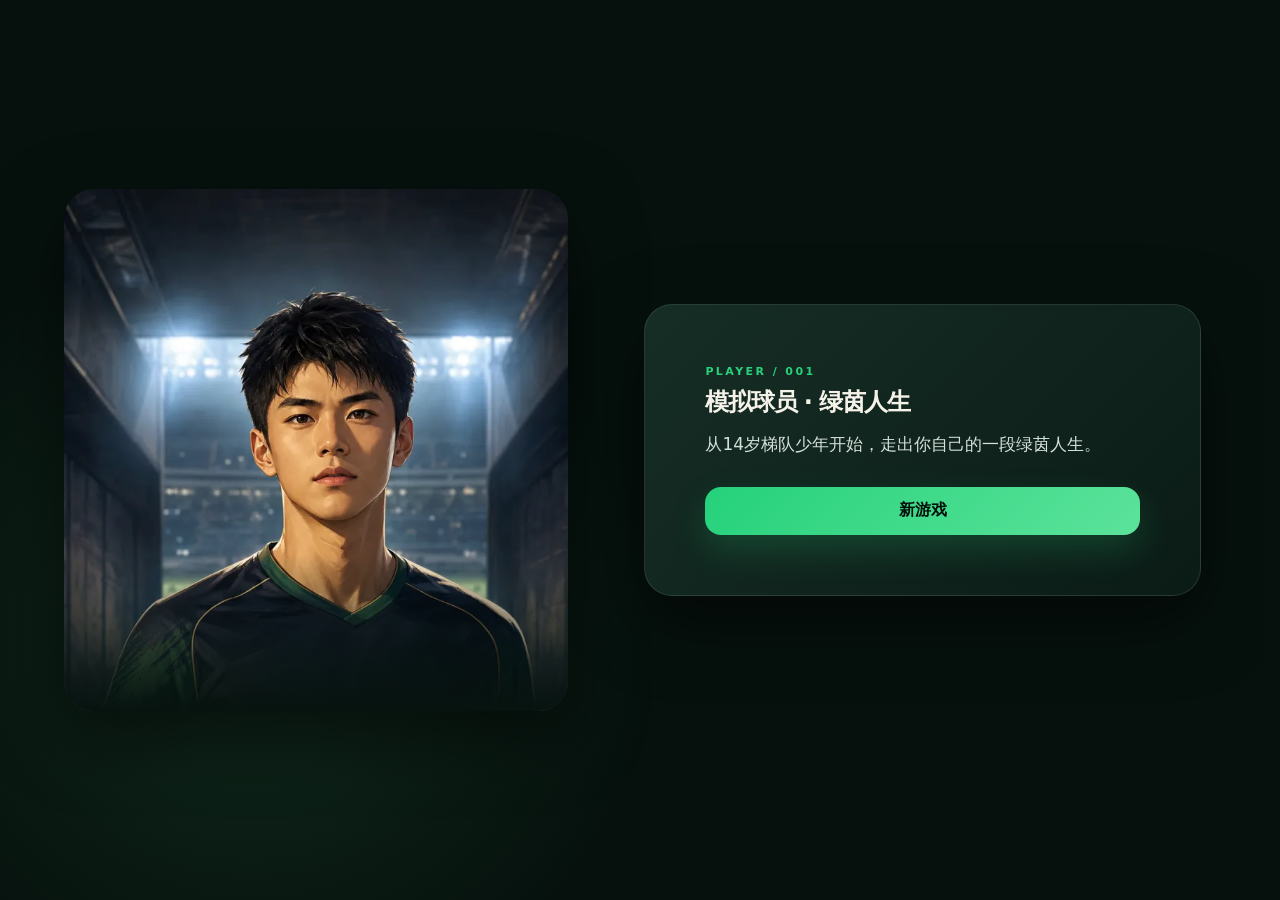
==== 模拟球员-单文件版.html @ 3076f09d "赛前预告补上职责的完整说明，别让 desc 变成死数据 删掉行动页那个控件时，连带把 planOf(S).desc 那一行说明也删了—— 预告屏只显示 effects 短标签，desc 从此没有任何地" ====
<!doctype html>
<html lang="zh-CN">
<head>
  <meta charset="utf-8">
  <meta name="viewport" content="width=device-width,initial-scale=1,maximum-scale=1,user-scalable=no,viewport-fit=cover">
  <meta name="theme-color" content="#07130f">
  <meta name="description" content="从14岁梯队少年到国家队核心的足球球员生涯模拟游戏。">
  <link rel="icon" href="data:image/svg+xml,<svg xmlns=%22http://www.w3.org/2000/svg%22 viewBox=%220 0 64 64%22><rect width=%2264%22 height=%2264%22 rx=%2216%22 fill=%22%2328d27d%22/><text x=%2232%22 y=%2243%22 text-anchor=%22middle%22 font-size=%2236%22>⚽</text></svg>">
  <title>模拟球员 · 绿茵人生</title>
  <style>
:root{
  --bg:#06110d;--bg2:#0b1b15;--panel:#10251dcc;--panel-solid:#10251d;--line:#ffffff16;
  --ink:#f5f2e9;--muted:#9bb0a5;--green:#28d27d;--green2:#0f9b5c;--gold:#f0bd5e;
  --rose:#ef718e;--blue:#65a9ff;--bad:#ef6b5e;--shadow:0 24px 70px #0008;
  font-family:Inter,"SF Pro Display","PingFang SC","Microsoft YaHei",system-ui,sans-serif;
  color-scheme:dark;
}
*{box-sizing:border-box}html{min-height:100%;background:var(--bg);scrollbar-gutter:stable}body{margin:0;min-height:100vh;color:var(--ink);background:radial-gradient(circle at 75% 0%,#173f2d 0,transparent 31%),linear-gradient(145deg,#07130f,#0b1713 48%,#050d0a);overflow-x:hidden}
button,input{font:inherit}.hidden{display:none!important}.pitch-noise{position:fixed;inset:0;pointer-events:none;opacity:.22;z-index:-1;background-image:linear-gradient(90deg,transparent 49.8%,#fff08 50%,transparent 50.2%),radial-gradient(circle at 50% 100%,transparent 0 28%,#ffffff08 28.2% 28.6%,transparent 28.8%);background-size:100% 100%,100% 100%}.glass{background:linear-gradient(135deg,#183128e8,#0c1d17e8);border:1px solid #ffffff1b;box-shadow:var(--shadow);backdrop-filter:blur(18px)}
.eyebrow{display:block;color:var(--green);font-size:11px;font-weight:900;letter-spacing:.22em;text-transform:uppercase;margin-bottom:8px}.creator-screen{min-height:100vh;display:grid;grid-template-columns:minmax(320px,.92fr) minmax(520px,1.08fr);gap:0}.creator-visual{position:sticky;top:0;height:100vh;overflow:hidden;background:#020b07}.creator-visual:after{content:"";position:absolute;inset:0;background:linear-gradient(90deg,transparent 40%,#06110d 100%),linear-gradient(0deg,#06110ded 0,transparent 46%)}.creator-visual img{width:100%;height:100%;object-fit:cover;object-position:center 18%;filter:saturate(.85) contrast(1.06)}.visual-copy{position:absolute;left:clamp(28px,5vw,80px);bottom:56px;z-index:2;max-width:500px}.visual-copy h1{font-size:clamp(48px,7vw,100px);line-height:.88;letter-spacing:-.08em;margin:0 0 24px}.visual-copy p{font-size:18px;line-height:1.7;color:#d6e1da;max-width:420px}.creator-panel{align-self:center;margin:36px clamp(24px,5vw,86px);padding:clamp(24px,4vw,48px);border-radius:28px;max-width:760px}.creator-head,.allocation-head,.talent-head{display:flex;align-items:center;justify-content:space-between;gap:18px}.creator-head h2{font-size:24px;margin:0}.position-chip{display:grid;place-items:center;width:58px;height:58px;border-radius:18px;background:var(--green);color:#04110b;font-weight:1000;font-size:20px;box-shadow:0 10px 30px #28d27d35}.field-label{display:block;margin:26px 0 8px;color:#dfe9e3;font-size:13px;font-weight:850;letter-spacing:.06em}.name-input{width:100%;height:58px;border:1px solid #ffffff22;background:#06130e99;border-radius:15px;color:#fff;padding:0 18px;font-size:22px;font-weight:850;outline:none}.name-input:focus{border-color:var(--green);box-shadow:0 0 0 4px #28d27d18}.allocation-head{margin-top:4px}.allocation-head p,.talent-head p{margin:3px 0 0;color:var(--muted);font-size:12px}.points-orb{min-width:70px;height:70px;border:1px solid #28d27d66;border-radius:50%;display:flex;flex-direction:column;justify-content:center;align-items:center;background:#28d27d0c}.points-orb b{font-size:25px;color:var(--green);line-height:1}.points-orb span{font-size:9px;color:var(--muted);margin-top:4px}.attribute-allocator{display:grid;gap:8px}.allocate-row{display:grid;grid-template-columns:108px 1fr 38px 38px 40px;gap:8px;align-items:center;padding:9px 10px;border:1px solid var(--line);background:#06130e80;border-radius:13px}.allocate-name b{display:block;font-size:13px}.allocate-name span{font-size:10px;color:var(--muted)}.allocate-track{height:7px;background:#ffffff10;border-radius:9px;overflow:hidden}.allocate-track i{display:block;height:100%;background:linear-gradient(90deg,var(--green2),var(--green));border-radius:inherit;transition:width .2s}.step-btn{height:34px;border-radius:10px;border:1px solid #ffffff20;background:#ffffff08;color:#fff;font-weight:900;cursor:pointer}.step-btn:hover{border-color:var(--green)}.step-btn:disabled{opacity:.28;cursor:not-allowed}.allocate-value{text-align:center;font-weight:900;color:var(--gold)}.talent-head{margin-top:6px}.ghost-btn{border:1px solid #ffffff24;background:#ffffff08;color:#d9e4dd;padding:9px 13px;border-radius:12px;cursor:pointer;font-size:12px}.ghost-btn:disabled{opacity:.35}.talent-draft{display:grid;grid-template-columns:repeat(3,1fr);gap:9px;margin-top:10px}.talent-card{padding:13px;border-radius:14px;background:linear-gradient(135deg,#1a3a2d,#0a1b14);border:1px solid #2ed4814d;min-height:104px}.talent-card .sigil{display:inline-grid;place-items:center;width:26px;height:26px;border-radius:8px;background:#28d27d1b;color:var(--green);font-size:14px}.talent-card b{display:block;margin:8px 0 4px;font-size:13px}.talent-card p{font-size:10px;line-height:1.45;color:var(--muted);margin:0}.primary-cta{width:100%;min-height:56px;border:0;border-radius:16px;margin-top:22px;background:linear-gradient(135deg,#25d17b,#5ce39b);color:#04110b;font-weight:950;font-size:16px;cursor:pointer;box-shadow:0 15px 35px #28d27d30}.primary-cta:hover{transform:translateY(-1px)}.primary-cta:disabled{filter:grayscale(1);opacity:.36;cursor:not-allowed}.primary-cta span{float:right;margin-right:5px}.legal-note{text-align:center;color:#71887b;font-size:10px;line-height:1.5;margin:12px 0 0}
.story-screen{min-height:100vh;display:grid;grid-template-columns:minmax(300px,.95fr) minmax(440px,1.05fr);align-items:center;gap:clamp(30px,6vw,100px);padding:clamp(24px,5vw,80px);background:radial-gradient(circle at 20% 70%,#255a3b55,transparent 34%),#06110d}.story-art{height:min(82vh,880px);border-radius:30px;overflow:hidden;box-shadow:var(--shadow);position:relative}.story-art:after{content:"";position:absolute;inset:0;background:linear-gradient(0deg,#07130f 0,transparent 30%)}.story-art img{width:100%;height:100%;object-fit:cover;object-position:center 20%}.story-copy{border-radius:28px;padding:clamp(28px,5vw,60px);max-width:720px}.story-copy h2{font-size:clamp(34px,5vw,68px);letter-spacing:-.05em;margin:0 0 20px}.story-body{min-height:190px;color:#d4e1da;font-size:17px;line-height:1.9}.story-body p{margin:0 0 14px}.dialogue{color:#fff;font-weight:650}.story-progress{height:3px;background:#ffffff12;margin-top:24px;overflow:hidden;border-radius:10px}.story-progress i{height:100%;display:block;background:var(--green);transition:width .35s}
.game-shell{min-height:100vh}.topbar{height:76px;position:sticky;top:0;z-index:10;display:flex;align-items:center;justify-content:space-between;padding:0 clamp(16px,3vw,42px);background:#06110de8;border-bottom:1px solid var(--line);backdrop-filter:blur(18px)}.brand-lockup{display:flex;align-items:center;gap:12px}.brand-mark{width:42px;height:42px;display:grid;place-items:center;border-radius:13px;background:var(--green);color:#06110d;font-weight:1000}.brand-lockup h1{font-size:18px;margin:0}.brand-lockup p{font-size:10px;color:var(--muted);margin:3px 0 0}.top-status{display:flex;align-items:center;gap:9px}.date-block,.ap-block{height:46px;padding:7px 14px;border:1px solid var(--line);border-radius:13px;background:#ffffff06;display:flex;flex-direction:column;justify-content:center}.date-block span,.ap-block span{font-size:9px;color:var(--muted)}.date-block b,.ap-block b{font-size:13px;margin-top:2px}.ap-block b{color:var(--green)}.icon-button{width:42px;height:42px;border:1px solid var(--line);border-radius:13px;background:#ffffff06;color:#dce6df;cursor:pointer;font-size:19px}.dashboard{display:grid;grid-template-columns:270px minmax(0,1fr);gap:18px;padding:18px;max-width:1560px;margin:auto}.profile-column{display:flex;flex-direction:column;gap:12px}.player-card{height:380px;position:relative;border-radius:24px;overflow:hidden;background:#0e2119;border:1px solid #ffffff18;box-shadow:0 20px 60px #0006}.player-card>img{width:100%;height:100%;object-fit:cover;object-position:center 18%}.player-gradient{position:absolute;inset:0;background:linear-gradient(0deg,#06110df7 0,#06110d90 35%,transparent 67%)}.player-card-copy{position:absolute;inset:auto 18px 18px}.player-card-copy h2{font-size:27px;letter-spacing:-.04em;margin:9px 0 2px}.player-card-copy p{color:#b2c3ba;font-size:12px;margin:0}.player-number{display:flex;align-items:end;justify-content:space-between}.player-number span{font-size:11px;font-weight:900;background:var(--green);color:#07130f;border-radius:8px;padding:5px 8px}.player-number b{font-size:43px;line-height:.8;color:var(--gold)}.talent-mini{display:flex;gap:4px;margin-top:11px;overflow:hidden}.talent-mini span{white-space:nowrap;font-size:9px;padding:5px 7px;border-radius:9px;background:#ffffff0c;border:1px solid #ffffff15}.side-panel{border-radius:19px;padding:15px}.section-title{display:flex;align-items:center;justify-content:space-between}.section-title h3{font-size:12px;margin:0}.section-title span{font-size:10px;color:var(--gold)}.stat-bars{display:grid;gap:9px;margin-top:12px}.stat-row{display:grid;grid-template-columns:54px 1fr 26px;gap:7px;align-items:center}.stat-row span{font-size:10px;color:#b7c7be}.stat-row .track,.mini-track{height:5px;border-radius:8px;background:#ffffff10;overflow:hidden}.stat-row i,.mini-track i{display:block;height:100%;background:linear-gradient(90deg,var(--green2),var(--green));border-radius:inherit}.stat-row b{font-size:11px;text-align:right}.pulse-panel{display:grid;gap:6px}.pulse-row{display:flex;justify-content:space-between;font-size:10px;color:var(--muted)}.pulse-row b{color:#e9f0eb}.mini-track{margin-bottom:4px}.mini-track.amber i{background:linear-gradient(90deg,#bb7722,var(--gold))}.mini-track.rose i{background:linear-gradient(90deg,#a43f59,var(--rose))}
.main-column{min-width:0}.game-nav{display:flex;gap:4px;overflow:auto;padding:5px;border:1px solid var(--line);border-radius:16px;background:#081711bb;scrollbar-width:none;-webkit-mask-image:linear-gradient(90deg,#000 90%,transparent);mask-image:linear-gradient(90deg,#000 90%,transparent)}.game-nav::-webkit-scrollbar{display:none}.game-nav button{min-width:max-content;border:0;border-radius:11px;background:transparent;color:#8da298;padding:10px 15px;font-size:12px;font-weight:800;cursor:pointer}.game-nav button.active{background:#1a382b;color:#fff;box-shadow:inset 0 0 0 1px #33d9862c}.now-strip{display:flex;align-items:center;justify-content:space-between;gap:15px;margin:12px 0;padding:12px 15px;border:1px solid var(--line);border-radius:16px;background:linear-gradient(90deg,#12271e,#0a1813)}.now-strip>div{display:flex;align-items:center;gap:9px;min-width:0}.now-strip b{font-size:12px}.now-strip span:not(.live-dot){font-size:10px;color:var(--muted);white-space:nowrap;overflow:hidden;text-overflow:ellipsis}.live-dot{width:7px;height:7px;border-radius:50%;background:var(--green);box-shadow:0 0 0 5px #28d27d13}.month-button{border:0;border-radius:11px;background:var(--gold);color:#251602;padding:9px 14px;font-weight:950;font-size:11px;cursor:pointer;white-space:nowrap}.content-panel{min-height:calc(100vh - 136px);padding-bottom:32px}.hero-panel{border-radius:22px;padding:22px;position:relative;overflow:hidden;background:linear-gradient(120deg,#163829,#10261e 52%,#0a1914);border:1px solid #ffffff18}.hero-panel:after{content:"";position:absolute;right:-60px;top:-100px;width:330px;height:330px;border:1px solid #ffffff0e;border-radius:50%;box-shadow:0 0 0 45px #ffffff04,0 0 0 90px #ffffff03}.hero-panel>*{position:relative;z-index:1}.hero-panel h2{font-size:24px;margin:0 0 7px;letter-spacing:-.035em}.hero-panel p{max-width:720px;color:#abc0b4;line-height:1.6;font-size:12px;margin:0}.metric-grid{display:grid;grid-template-columns:repeat(4,1fr);gap:9px;margin-top:13px}.metric{padding:14px;border-radius:16px;border:1px solid var(--line);background:#ffffff06}.metric b{display:block;font-size:22px;color:var(--gold);letter-spacing:-.04em}.metric span{font-size:9px;color:var(--muted)}.section-head{display:flex;align-items:end;justify-content:space-between;margin:18px 2px 9px}.section-head h2{font-size:14px;margin:0}.section-head span{font-size:9px;color:var(--muted)}.action-grid{display:grid;grid-template-columns:repeat(3,1fr);gap:9px}.action-card,.info-card,.story-log,.offer-card,.honour-card,.achievement-card,.rank-card{border:1px solid var(--line);background:linear-gradient(145deg,#12281f,#0b1b15);border-radius:17px;padding:15px}.action-card{position:relative;min-height:166px;display:flex;flex-direction:column}.action-card:hover{border-color:#31d98555}.action-card.used{opacity:.62}.action-icon{width:34px;height:34px;display:grid;place-items:center;border-radius:11px;background:#28d27d13;color:var(--green);font-size:17px}.action-card h3,.info-card h3,.offer-card h3{font-size:13px;margin:11px 0 5px}.action-card p,.info-card p,.offer-card p{font-size:10px;line-height:1.55;color:var(--muted);margin:0}.effect-line{display:flex;gap:4px;flex-wrap:wrap;margin:10px 0}.effect-line span,.tag{font-size:8px;border:1px solid #ffffff16;padding:4px 6px;border-radius:7px;color:#bad0c4;background:#ffffff05}.action-card button,.small-button{margin-top:auto;border:0;border-radius:10px;min-height:34px;background:#1d4936;color:#e9fff3;font-weight:850;font-size:10px;cursor:pointer}.action-card button:hover,.small-button:hover{background:#276248}.action-card button:disabled,.small-button:disabled{opacity:.35;cursor:not-allowed}.story-list,.card-list{display:grid;gap:8px}.story-log{display:grid;grid-template-columns:72px 1fr;gap:12px}.story-log time{font-size:9px;color:var(--green);font-weight:800}.story-log h3{font-size:12px;margin:0 0 4px}.story-log p{font-size:10px;line-height:1.55;color:var(--muted);margin:0}.career-grid{display:grid;grid-template-columns:repeat(2,1fr);gap:9px}.path-card{min-height:160px}.path-line{position:relative;padding-left:26px;margin:9px 0}.path-line:before{content:"";position:absolute;left:6px;top:5px;width:7px;height:7px;border-radius:50%;background:var(--green);box-shadow:0 0 0 4px #28d27d15}.path-line:after{content:"";position:absolute;left:9px;top:16px;bottom:-14px;width:1px;background:#ffffff16}.path-line:last-child:after{display:none}.path-line b{display:block;font-size:11px}.path-line span{font-size:9px;color:var(--muted)}.match-card{overflow:hidden}.match-score{display:grid;grid-template-columns:1fr auto 1fr;align-items:center;text-align:center;gap:14px;margin:12px 0}.match-team{font-size:12px;font-weight:800}.match-score strong{font-size:36px;color:var(--gold)}.rating-pill{display:inline-block;padding:5px 8px;border-radius:9px;background:#28d27d18;color:var(--green);font-size:10px;font-weight:900}.timeline-list{display:grid;gap:6px;margin-top:11px}.timeline-row{display:grid;grid-template-columns:35px 1fr;gap:9px;font-size:9px;line-height:1.45}.timeline-row b{color:var(--gold)}.timeline-row span{color:#b6c8be}.factor-row{display:grid;grid-template-columns:repeat(3,1fr);gap:6px;margin-top:10px}.factor{padding:8px;border:1px solid var(--line);border-radius:10px;text-align:center}.factor b{display:block;font-size:11px}.factor span{font-size:8px;color:var(--muted)}.offer-card{display:grid;grid-template-columns:1fr auto;align-items:center;gap:12px}.offer-card .salary{font-size:17px;color:var(--gold);text-align:right}.offer-actions{display:flex;gap:6px;margin-top:9px}.offer-actions button{padding:7px 10px}.locked-panel{padding:36px 24px;text-align:center;border:1px dashed #ffffff1c;border-radius:20px;background:#ffffff03}.locked-panel .lock{font-size:34px;opacity:.7}.locked-panel h2{font-size:17px}.locked-panel p{max-width:560px;margin:8px auto;color:var(--muted);font-size:11px;line-height:1.7}.trophy-shelf{display:grid;grid-template-columns:repeat(4,1fr);gap:9px}.honour-card{text-align:center;min-height:130px;display:flex;flex-direction:column;justify-content:center}.trophy-icon{font-size:31px;color:var(--gold);text-shadow:0 6px 20px #f0bd5e4a}.honour-card b{font-size:11px;margin:7px 0 3px}.honour-card span{font-size:8px;color:var(--muted)}.achievement-grid{display:grid;grid-template-columns:repeat(3,1fr);gap:8px}.achievement-card{display:flex;gap:10px;align-items:center;padding:12px}.achievement-card.locked{filter:grayscale(1);opacity:.4}.ach-icon{width:34px;height:34px;display:grid;place-items:center;border-radius:11px;background:#f0bd5e12;color:var(--gold)}.achievement-card b{display:block;font-size:10px}.achievement-card span{font-size:8px;color:var(--muted)}.rank-table{width:100%;border-collapse:collapse;font-size:10px}.rank-table th,.rank-table td{padding:10px 8px;text-align:left;border-bottom:1px solid var(--line)}.rank-table th{color:var(--muted);font-size:8px}.rank-table tr.me{color:var(--green);background:#28d27d08}.empty-state{padding:28px;text-align:center;color:var(--muted);font-size:11px;border:1px dashed var(--line);border-radius:16px}.news-band{display:grid;grid-template-columns:auto 1fr;gap:10px;padding:10px 12px;border:1px solid #f0bd5e26;background:#f0bd5e09;border-radius:12px;margin-top:12px}.news-band b{color:var(--gold);font-size:9px}.news-band span{font-size:9px;color:#c5d2cb}.relation-card{display:grid;grid-template-columns:76px 1fr;gap:13px}.relation-card img{width:76px;height:96px;object-fit:cover;object-position:center 18%;border-radius:13px}.relation-card h3{margin:2px 0 5px}.relation-card .quote{color:#dbe8e1;font-size:10px;line-height:1.55}.bar-label{display:flex;justify-content:space-between;font-size:8px;color:var(--muted);margin-top:9px}.bar-wide{height:6px;background:#ffffff0d;border-radius:8px;overflow:hidden;margin-top:4px}.bar-wide i{display:block;height:100%;background:linear-gradient(90deg,#b8415e,var(--rose))}
.modal-mask{position:fixed;inset:0;z-index:50;padding:14px;display:grid;place-items:center;background:#020906dc;backdrop-filter:blur(13px)}.decision-modal{width:min(960px,calc(100vw - 28px));max-height:92vh;overflow:auto;display:grid;grid-template-columns:300px minmax(0,1fr);background:#0c1c16;border:1px solid #ffffff22;border-radius:26px;box-shadow:0 40px 120px #000;animation:modalIn .24s ease-out}.decision-modal.no-portrait{grid-template-columns:1fr;max-width:720px}.modal-portrait{min-height:540px}.modal-portrait img{width:100%;height:100%;object-fit:cover;object-position:center 18%;display:block}.modal-content{padding:clamp(25px,4vw,48px)}.modal-content h2{font-size:clamp(25px,4vw,43px);letter-spacing:-.045em;margin:0 0 16px}.modal-body{color:#c6d6cd;font-size:13px;line-height:1.75}.modal-body p{margin:0 0 10px}.modal-body .dialogue{font-size:14px}.modal-options{display:grid;gap:8px;margin-top:22px}.option-button{width:100%;text-align:left;padding:14px;border:1px solid #ffffff17;border-radius:14px;background:#ffffff06;color:#fff;cursor:pointer}.option-button:hover{border-color:var(--green);background:#28d27d0b}.option-button b{display:block;font-size:12px}.option-button span{display:block;margin-top:5px;color:var(--muted);font-size:9px;line-height:1.45}.option-button.danger:hover{border-color:var(--bad);background:#ef6b5e0b}.option-button.gold:hover{border-color:var(--gold);background:#f0bd5e0b}.toast{position:fixed;z-index:80;left:50%;bottom:28px;transform:translate(-50%,20px);background:#edf7f0;color:#092016;padding:11px 17px;border-radius:12px;font-size:11px;font-weight:800;opacity:0;pointer-events:none;transition:.22s;box-shadow:0 16px 50px #0008}.toast.show{opacity:1;transform:translate(-50%,0)}@keyframes modalIn{from{transform:translateY(18px) scale(.98);opacity:0}to{transform:none;opacity:1}}
@media (max-width:1050px){.creator-screen{grid-template-columns:.75fr 1.25fr}.creator-panel{margin:22px}.dashboard{grid-template-columns:230px 1fr}.action-grid{grid-template-columns:repeat(2,1fr)}.metric-grid{grid-template-columns:repeat(2,1fr)}.trophy-shelf{grid-template-columns:repeat(3,1fr)}}
@media (max-width:760px){.creator-screen{display:block}.creator-visual{position:relative;height:45vh;min-height:320px}.creator-visual:after{background:linear-gradient(0deg,#06110d 0,transparent 70%)}.visual-copy{left:22px;bottom:20px}.visual-copy h1{font-size:54px;margin-bottom:10px}.visual-copy p{font-size:13px}.creator-panel{margin:-2px 10px 18px;padding:20px;border-radius:22px}.talent-draft{grid-template-columns:1fr}.talent-card{min-height:0}.story-screen{display:block;padding:0;min-height:100vh}.story-art{height:47vh;border-radius:0 0 25px 25px}.story-copy{margin:-18px 10px 12px;position:relative;z-index:2;padding:24px;border-radius:22px}.story-copy h2{font-size:34px}.story-body{min-height:170px;font-size:14px}.topbar{height:64px;padding:0 11px}.brand-lockup p,.date-block span,.ap-block span{display:none}.brand-mark{width:36px;height:36px}.brand-lockup h1{font-size:15px}.date-block,.ap-block{height:44px;padding:6px 10px}.icon-button{width:44px;height:44px;font-size:20px}.game-nav button{min-height:44px;padding:11px 15px}.month-button{min-height:42px;padding:11px 16px}.dashboard{display:block;padding:9px}.profile-column{display:grid;grid-template-columns:120px 1fr;gap:8px;margin-bottom:9px}.player-card{height:178px;border-radius:18px}.player-card-copy{inset:auto 10px 10px}.player-card-copy h2{font-size:17px;margin-top:5px}.player-card-copy p,.talent-mini{display:none}.player-number b{font-size:29px}.side-panel{padding:11px;border-radius:16px}.pulse-panel{grid-column:1/-1}.game-nav{position:sticky;top:69px;z-index:8}.game-nav button{padding:9px 13px}.now-strip{position:sticky;top:116px;z-index:7;margin:7px 0 9px;background:#0d2018f2}.now-strip span:not(.live-dot){display:none}.content-panel{min-height:70vh}.hero-panel{padding:17px}.hero-panel h2{font-size:19px}.action-grid{grid-template-columns:1fr 1fr;gap:7px}.action-card{min-height:155px;padding:12px}.career-grid{grid-template-columns:1fr}.achievement-grid{grid-template-columns:1fr 1fr}.trophy-shelf{grid-template-columns:1fr 1fr}.decision-modal{grid-template-columns:1fr;max-height:94vh}.modal-portrait{min-height:0;height:250px}.modal-content{padding:22px}.modal-content h2{font-size:27px}.relation-card{grid-template-columns:62px 1fr}.relation-card img{width:62px;height:82px}.offer-card{grid-template-columns:1fr}.offer-card .salary{text-align:left}.story-log{grid-template-columns:58px 1fr}.factor-row{grid-template-columns:1fr 1fr}.rank-table th:nth-child(4),.rank-table td:nth-child(4){display:none}}
@media (max-width:430px){.allocate-row{grid-template-columns:88px 1fr 34px 34px 30px;padding:8px 7px;gap:5px}.creator-head h2{font-size:18px}.position-chip{width:48px;height:48px}.action-grid{grid-template-columns:1fr}.metric-grid{gap:6px}.metric{padding:11px}.achievement-grid{grid-template-columns:1fr}.top-status{gap:4px}.brand-lockup{gap:7px}.date-block{display:none}}
.money-row{padding:8px 10px;margin:-2px -4px 6px;border-radius:10px;background:#f0bd5e0e;border:1px solid #f0bd5e26}.money-row span{color:#d9c79a}.money-row b{color:var(--gold);font-size:13px}
.feedback-banner{margin:12px 0 4px;padding:14px 16px;border-radius:14px;border:1px solid #28d27d33;background:linear-gradient(120deg,#12281f,#0c1c15);animation:modalIn .2s ease-out}.feedback-banner .eyebrow{color:var(--green);margin-bottom:6px}.feedback-banner p{color:#e2ebe4;font-size:12px;line-height:1.7;margin:0}.feedback-banner small{display:block;margin-top:8px;color:var(--muted);font-size:9px}
.height-picker{display:grid;grid-template-columns:repeat(3,1fr);gap:8px;margin-top:10px}.height-card{text-align:left;border:1px solid var(--line);background:#06130e80;border-radius:13px;padding:11px;color:inherit;font:inherit;cursor:pointer;transition:.15s}.height-card:hover{border-color:#31d98555}.height-card.active{border-color:var(--gold);background:#f0bd5e0e;box-shadow:0 0 0 3px #f0bd5e18}.height-card b{display:block;font-size:13px}.height-card span{display:block;font-size:11px;color:var(--gold);margin:2px 0 4px}.height-card p{margin:0;font-size:10px;line-height:1.45;color:var(--muted)}.difficulty-picker{display:grid;grid-template-columns:repeat(3,1fr);gap:9px;margin-top:10px}.diff-card{text-align:left;padding:13px;border-radius:14px;background:linear-gradient(135deg,#1a3a2d,#0a1b14);border:1px solid #ffffff1c;color:#fff;cursor:pointer;transition:.15s}.diff-card:hover{border-color:#31d98566}.diff-card.active{border-color:var(--green);box-shadow:0 0 0 3px #28d27d22;background:linear-gradient(135deg,#1e4433,#0c2018)}.diff-card b{display:block;font-size:14px}.diff-tag{display:inline-block;margin:5px 0;font-size:8px;font-weight:900;letter-spacing:.1em;text-transform:uppercase;color:var(--gold);border:1px solid #f0bd5e40;border-radius:6px;padding:2px 5px}.diff-card p{font-size:9px;line-height:1.45;color:var(--muted);margin:4px 0 0}
.goal-banner{margin-top:13px;padding:11px 14px;border:1px solid #f0bd5e33;background:#f0bd5e0d;border-radius:13px;font-size:12px;color:#f3e2bf;font-weight:700}.goal-banner .eyebrow{color:var(--gold);margin-bottom:5px}.diff-inline{display:inline-block;margin-left:6px;font-size:9px;font-weight:900;color:var(--gold);border:1px solid #f0bd5e40;border-radius:6px;padding:2px 6px;vertical-align:middle}
.ending-copy{max-width:760px}.ending-copy .metric-grid{grid-template-columns:repeat(3,1fr)}.ending-grade{font-size:clamp(30px,5vw,54px);font-weight:1000;letter-spacing:-.05em;color:var(--gold);margin:6px 0 12px;text-shadow:0 8px 30px #f0bd5e33}.ending-line{color:#d4e1da;font-size:14px;line-height:1.8;margin:12px 0}.ending-copy .trophy-shelf{grid-template-columns:repeat(3,1fr)}
@media (max-width:760px){.difficulty-picker{grid-template-columns:1fr}.height-picker{gap:6px}.height-card{padding:9px 8px}.ending-copy .metric-grid,.ending-copy .trophy-shelf{grid-template-columns:1fr 1fr}}

/* 国家队大赛视觉层：旗帜、抽签卡和领奖台都保持离线可用。 */
.cup-opening-copy{display:grid;gap:12px;margin:0 0 16px;padding:14px;border:1px solid #ffffff17;border-radius:18px;background:linear-gradient(135deg,#132c22,#0b1813)}
.cup-opening-copy.world{background:linear-gradient(135deg,#121d36,#0b1616)}
.cup-opening-label,.cup-summary-head{display:flex;align-items:center;gap:10px;padding-bottom:10px;border-bottom:1px solid #ffffff14}
.cup-opening-label b,.cup-summary-head b{display:block;font-size:13px}.cup-opening-label small,.cup-summary-head small{display:block;margin-top:3px;color:var(--muted);font-size:9px}
.cup-draw-block{display:grid;gap:7px}.cup-draw-block>span{color:var(--muted);font-size:9px;font-weight:800;letter-spacing:.08em;text-transform:uppercase}.flag-list{display:flex;flex-wrap:wrap;gap:7px}.compact-list{gap:5px}
.flag-badge{display:inline-flex;align-items:center;gap:5px;min-height:28px;padding:5px 8px;border:1px solid #ffffff14;border-radius:9px;background:#ffffff08;color:#e7f0ea;font-size:10px;font-weight:800;white-space:nowrap}.flag-badge.compact{min-height:20px;padding:0 2px;border:0;background:transparent;gap:3px}.flag-emoji,.flag-hero{font-family:"Apple Color Emoji","Segoe UI Emoji",sans-serif;line-height:1}.flag-emoji{font-size:18px}.flag-badge.compact .flag-emoji{font-size:16px}.flag-hero{display:grid;place-items:center;font-size:36px;width:52px;height:52px;border-radius:15px;background:#ffffff0d;box-shadow:inset 0 0 0 1px #ffffff17}.flag-hero.small{width:38px;height:38px;font-size:25px;border-radius:11px}
.cup-fixture-board{display:grid;grid-template-columns:1fr auto 1fr;align-items:center;gap:10px;margin:0 0 14px;padding:14px 12px;border:1px solid #ffffff18;border-radius:18px;background:radial-gradient(circle at 50% 0,#ffffff0d,transparent 58%),#081610}.cup-side{display:grid;justify-items:center;gap:5px;min-width:0;text-align:center}.cup-side b{max-width:100%;font-size:12px;overflow:hidden;text-overflow:ellipsis;white-space:nowrap}.cup-side small{color:var(--muted);font-size:8px}.cup-vs{display:grid;justify-items:center;gap:4px;color:var(--muted)}.cup-vs span{font-size:8px;text-align:center;white-space:nowrap}.cup-vs strong{color:var(--gold);font-size:18px;letter-spacing:.08em}.shootout-score{display:grid;grid-template-columns:1fr auto 1fr;align-items:center;gap:10px;margin:0 0 12px;padding:11px;border:1px solid #f0bd5e22;border-radius:13px;background:#f0bd5e08;text-align:center;color:#dce9e0;font-size:10px}.shootout-score strong{font-size:22px;color:var(--gold)}.shootout-score span:last-child{text-align:left}.shootout-score span:first-child{text-align:right}
.trophy-portrait{position:relative;display:grid;place-items:center;gap:3px;min-height:205px;margin:0 0 17px;padding:16px;border:1px solid #f0bd5e44;border-radius:20px;overflow:hidden;text-align:center;background:radial-gradient(circle at 50% 22%,#f0bd5e39,transparent 35%),linear-gradient(145deg,#2e2511,#0c1b15 68%);box-shadow:inset 0 0 50px #f0bd5e12,0 18px 60px #0005}.trophy-portrait.world{background:radial-gradient(circle at 50% 22%,#7aa8ff33,transparent 36%),linear-gradient(145deg,#172c55,#0c1715 70%)}.trophy-light{position:absolute;top:-70px;width:180px;height:180px;border-radius:50%;background:#f6d77b26;filter:blur(20px)}.trophy-shape{position:relative;font-size:86px;line-height:1;filter:drop-shadow(0 13px 16px #0009) saturate(1.35);animation:trophyFloat 3.8s ease-in-out infinite}.trophy-portrait b{position:relative;color:#ffe8a3;font-size:15px}.trophy-portrait span{position:relative;color:#cdd9cf;font-size:9px}.cup-summary-head{margin-bottom:11px}@keyframes trophyFloat{0%,100%{transform:translateY(0) rotate(-1deg)}50%{transform:translateY(-6px) rotate(1deg)}}
@media (max-width:760px){.cup-fixture-board{gap:5px;padding:11px 7px}.flag-hero{width:43px;height:43px;font-size:30px}.cup-side b{font-size:11px}.cup-vs strong{font-size:15px}.trophy-portrait{min-height:180px}.trophy-shape{font-size:74px}}
@media (prefers-reduced-motion:reduce){*{scroll-behavior:auto!important;animation:none!important;transition:none!important}}


/* 三场挑战横幅 */
.challenge-banner{border-color:#31d98544;background:#28d27d0d;color:#dcefe4;margin-top:9px}
.challenge-banner .eyebrow{color:var(--green)}
.challenge-banner small{display:block;margin-top:6px;font-size:9px;color:var(--muted);font-weight:600}

/* 流派卡片 */
.style-card{margin-top:9px}
.style-row{margin:12px 0}
.style-row.dim{opacity:.45}
.style-head{display:flex;justify-content:space-between;align-items:baseline;margin-bottom:5px}
.style-head b{font-size:11px}.style-head b small{font-size:9px;font-weight:800;letter-spacing:.04em;color:var(--gold);opacity:.85}
.style-lv{font-size:9px;font-weight:900;color:var(--gold);border:1px solid #f0bd5e40;border-radius:6px;padding:2px 6px}
.style-row.dim .style-lv{color:var(--muted);border-color:#ffffff1a}
.style-row .bar-wide i{background:linear-gradient(90deg,#1d8f5a,var(--green))}

/* 经典比赛 */
.match-card.classic{border-color:#f0bd5e66;box-shadow:0 0 0 1px #f0bd5e22,0 8px 28px #f0bd5e0f}
.classic-tag{display:inline-block;margin-bottom:10px;padding:5px 10px;border-radius:9px;background:#f0bd5e18;color:var(--gold);font-size:10px;font-weight:900;letter-spacing:.02em}


.radar-panel{margin-top:6px}
.radar-panel svg{display:block}
@media (max-width:760px){.radar-panel{margin-top:2px}.radar-panel svg{max-height:168px}}

/* 主界面下一场：移动端 .now-strip span 被整体隐藏，这里必须自己撑住 */
.next-match{display:flex;align-items:center;gap:6px;font-size:11px;color:#c5d2cb;white-space:nowrap;overflow:hidden;text-overflow:ellipsis;min-width:0}
.next-match b{color:var(--gold);font-size:11px}
.next-match .nm-when{color:var(--muted);font-size:10px}
@media (max-width:760px){.now-strip .next-match{display:flex;font-size:10px}}
/* 日程页：一行一场 */
.fixture-row{display:grid;grid-template-columns:58px 1fr auto;gap:10px;align-items:center;padding:11px 13px;border:1px solid var(--line);border-radius:13px;background:#0b1b15;font-size:11px}
.fixture-row.now{border-color:var(--gold);background:#f0bd5e0d}
.fixture-row.done{opacity:.72}
.fixture-row .fx-when{color:var(--muted);font-size:9px}
.fixture-row .fx-opp b{font-size:12px}
.fixture-row .fx-meta{color:var(--muted);font-size:9px;display:block;margin-top:2px}
.fixture-row .fx-score{font-weight:900;font-size:13px;color:var(--gold);white-space:nowrap}
.fixture-row .fx-score.win{color:var(--green)}
.fixture-row .fx-score.loss{color:var(--bad)}
.fixture-row .fx-score.pending{color:var(--muted);font-size:10px;font-weight:700}
.fixture-row .fx-score.miss{color:var(--muted);font-size:10px;font-weight:700;opacity:.8}
@media (max-width:760px){.fixture-row{grid-template-columns:46px 1fr auto;padding:9px 10px}}
.mini-track.sky i{background:linear-gradient(90deg,#3d7fa8,#5cc8e8)}
.fixture-row.award{border-style:dashed;background:#0a1813}
.fixture-row.award .fx-opp b{color:var(--gold);font-size:11px}

/* 球队实力：FIFA 式五星，不再拿 58:74 当比分写 */
.star-rating{display:inline-flex;align-items:center;gap:5px;line-height:1}
.star-track{position:relative;display:inline-block;font-size:13px;line-height:1;letter-spacing:1px;color:#ffffff24;white-space:nowrap}
.star-track:before{content:"★★★★★"}
.star-track i{position:absolute;left:0;top:0;overflow:hidden;white-space:nowrap;color:var(--gold)}
.star-track i:before{content:"★★★★★"}
.star-rating b{font-size:10px;font-weight:900;color:var(--gold)}
.star-rating.small .star-track{font-size:10px;letter-spacing:.5px}
.star-rating.small b{font-size:9px;color:var(--muted)}

/* 赛前预告的对阵板：队名在上，星级在下 */
.matchup-board{display:grid;grid-template-columns:1fr auto 1fr;align-items:center;gap:12px;margin:12px 0;padding:14px 10px;border:1px solid var(--line);border-radius:16px;background:linear-gradient(120deg,#12271e,#0a1813)}
.matchup-side{text-align:center;min-width:0}
.matchup-vs{text-align:center;color:var(--muted)}
.matchup-vs span{display:block;font-size:8px;margin-bottom:3px;white-space:nowrap}
.matchup-vs strong{font-size:15px;color:#8da298;letter-spacing:.05em}
.team-strength b{display:block;font-size:13px;margin-bottom:5px;overflow:hidden;text-overflow:ellipsis;white-space:nowrap}
.team-strength small{display:block;margin-top:4px;font-size:9px;color:var(--muted)}
.cup-side .star-rating{margin:4px 0 2px;justify-content:center}
@media (max-width:760px){.matchup-board{gap:6px;padding:11px 6px}.team-strength b{font-size:11px}.star-track{font-size:11px}}

</style>
  <style>html{touch-action:manipulation;-webkit-text-size-adjust:100%}body{overscroll-behavior:none}
  .menu-screen .story-art img{object-position:center top}.menu-screen .story-art{height:58vh}.menu-screen .story-copy h2{font-size:24px;margin:0 0 10px}.menu-screen .story-body{min-height:0}
  .month-summary{margin-top:4px}.month-summary .ms-row{display:flex;justify-content:space-between;align-items:center;padding:10px 2px;border-bottom:1px solid #ffffff12;font-size:14px}.month-summary .ms-row:last-child{border-bottom:0}.month-summary .ms-row b{font-size:15px}.ms-note{margin:0 0 6px;color:var(--muted);font-size:13px}</style>
</head>
<body>
  <div class="pitch-noise" aria-hidden="true"></div>

  <section id="menu" class="story-screen menu-screen">
    <div class="story-art"><img src="[data-uri]" alt="球员立绘"></div>
    <div class="story-copy glass">
      <span class="eyebrow">PLAYER / 001</span>
      <h2>模拟球员 · 绿茵人生</h2>
      <div class="story-body"><p>从14岁梯队少年开始，走出你自己的一段绿茵人生。</p></div>
      <button id="menuContinue" class="primary-cta hidden" type="button">继续游戏 <span>→</span></button>
      <button id="menuNew" class="ghost-btn" type="button" style="width:100%;margin-top:12px;min-height:48px">新游戏</button>
    </div>
  </section>

  <section id="creator" class="screen creator-screen hidden">
    <div class="creator-visual">
      <img src="[data-uri]" alt="年轻前锋立绘">
      <div class="visual-copy">
        <span class="eyebrow">PLAYER / 001</span>
        <h1>模拟球员</h1>
        <p>有些人的人生，从第一次追上滚远的足球开始。</p>
      </div>
    </div>
    <div class="creator-panel glass">
      <div class="creator-head">
        <div>
          <span class="eyebrow">建立你的档案</span>
          <h2>14岁 · 前锋 · 重庆铜梁龙梯队</h2>
        </div>
        <span class="position-chip">ST</span>
      </div>

      <label class="field-label" for="playerName">球员姓名</label>
      <input id="playerName" class="name-input" maxlength="8" value="陈逐风" autocomplete="off">

      <div class="talent-head">
        <div>
          <span class="field-label">身高</span>
          <p>出生就定下的东西，不占分配点。高个吃对抗，矮个吃灵活，选完不能改。</p>
        </div>
      </div>
      <div id="heightPicker" class="height-picker"></div>

      <div class="allocation-head">
        <div>
          <span class="field-label">初始属性</span>
          <p>把24点分给七项能力。你不可能样样精通。</p>
        </div>
        <div class="points-orb"><b id="pointsLeft">24</b><span>剩余</span></div>
      </div>
      <div id="attributeAllocator" class="attribute-allocator"></div>

      <div class="talent-head">
        <div>
          <span class="field-label">随机天赋 · 3/20</span>
          <p>天赋会改变行动收益、关键事件和比赛发动概率。</p>
        </div>
        <button id="rerollTalents" class="ghost-btn" type="button">重抽一次</button>
      </div>
      <div id="talentDraft" class="talent-draft"></div>

      <div class="talent-head">
        <div>
          <span class="field-label">难度</span>
          <p>难度越高，成长越慢、伤病越多、门槛越高、账面越紧。</p>
        </div>
      </div>
      <div id="difficultyPicker" class="difficulty-picker"></div>

      <button id="startGame" class="primary-cta" type="button" disabled>踏上绿茵场 <span>→</span></button>
      <p class="legal-note">虚构模拟作品。真实俱乐部名称仅用于赛程氛围，不含队徽、球衣与商业标识。</p>
    </div>
  </section>

  <section id="prologue" class="story-screen hidden" aria-live="polite">
    <div class="story-art"><img id="prologuePortrait" src="[data-uri]" alt="剧情人物"></div>
    <div class="story-copy glass">
      <span id="prologueKicker" class="eyebrow">序章</span>
      <h2 id="prologueTitle">那只旧足球</h2>
      <div id="prologueBody" class="story-body"></div>
      <div class="story-progress"><i id="prologueProgress"></i></div>
      <button id="nextPrologue" class="primary-cta" type="button">继续 <span>→</span></button>
    </div>
  </section>

  <div id="game" class="game-shell hidden">
    <header class="topbar">
      <div class="brand-lockup">
        <div class="brand-mark">球</div>
        <div>
          <h1>模拟球员</h1>
          <p id="careerSubtitle">第1赛季 · 梯队成长期</p>
        </div>
      </div>
      <div class="top-status">
        <div class="date-block"><span id="ageText">14岁</span><b id="monthText">第1月</b></div>
        <div class="ap-block"><span>执行点</span><b id="apText">3 / 3</b></div>
        <button id="saveBtn" class="icon-button" title="保存进度" aria-label="保存进度">⌁</button>
        <button id="restartBtn" class="icon-button" title="重新开始" aria-label="重新开始">↻</button>
      </div>
    </header>

    <main class="dashboard">
      <aside class="profile-column">
        <article class="player-card">
          <img src="[data-uri]" alt="玩家球员立绘">
          <div class="player-gradient"></div>
          <div class="player-card-copy">
            <div class="player-number"><span>ST</span><b id="overallText">58</b></div>
            <h2 id="playerNameText">陈逐风</h2>
            <p id="clubText">重庆铜梁龙 U16</p>
            <div id="talentMini" class="talent-mini"></div>
          </div>
        </article>

        <section class="side-panel glass">
          <div class="section-title"><h3>能力雷达</h3><span id="radarOvr">58</span></div>
          <div id="radarPanel" class="radar-panel"></div>
        </section>

        <section class="side-panel glass pulse-panel">
          <div class="pulse-row money-row"><span>个人资金</span><b id="moneyText">0万</b></div>
          <div class="pulse-row"><span>体能</span><b id="fitnessText">90</b></div>
          <div class="mini-track"><i id="fitnessBar"></i></div>
          <div class="pulse-row"><span>状态</span><b id="formText">60</b></div>
          <div class="mini-track amber"><i id="formBar"></i></div>
          <div class="pulse-row"><span title="与林小满的亲密和信任">小满关系</span><b id="loveText">80</b></div>
          <div class="mini-track rose"><i id="loveBar"></i></div>
          <div class="pulse-row"><span title="家里的安稳程度，影响你状态的长期基线">家庭</span><b id="familyText">86</b></div>
          <div class="mini-track sky"><i id="familyBar"></i></div>
        </section>
      </aside>

      <section class="main-column">
        <nav id="gameNav" class="game-nav" aria-label="游戏功能">
          <button class="active" data-tab="actions">行动</button>
          <button data-tab="story">故事</button>
          <button data-tab="career">生涯</button>
          <button data-tab="matches">赛程</button>
          <button data-tab="transfer">转会</button>
          <button data-tab="assets">资产</button>
          <button data-tab="national">国家队</button>
          <button data-tab="honours">荣誉</button>
          <button data-tab="rank">排行</button>
        </nav>

        <div class="now-strip">
          <div><span class="live-dot"></span><b id="phaseTitle">梯队成长期</b><span id="phaseHint">每月3个执行点，下一次抉择在2个月后</span></div>
          <div class="next-match" id="nextMatch"></div>
          <button id="endMonthBtn" class="month-button" type="button">结束本月</button>
        </div>

        <div id="panel" class="content-panel"></div>
      </section>
    </main>
  </div>

  <div id="modalMask" class="modal-mask hidden" role="presentation">
    <section id="modal" class="decision-modal" role="dialog" aria-modal="true" aria-labelledby="modalTitle">
      <div id="modalPortraitWrap" class="modal-portrait hidden"><img id="modalPortrait" alt="剧情人物"></div>
      <div class="modal-content">
        <span id="modalKicker" class="eyebrow">关键抉择</span>
        <h2 id="modalTitle"></h2>
        <div id="modalBody" class="modal-body"></div>
        <div id="modalOptions" class="modal-options"></div>
      </div>
    </section>
  </div>

  <section id="ending" class="story-screen hidden" aria-live="polite">
    <div class="story-art"><img src="[data-uri]" alt="退役"></div>
    <div id="endingBody" class="story-copy glass ending-copy"></div>
  </section>

  <div id="toast" class="toast" role="status"></div>
  <script>
const PLAYER_ASSETS = Object.freeze({"assets/asian-cup-scene.webp":"[data-uri]","assets/brother-wang-v1.webp":"[data-uri]","assets/coach-zhou.webp":"[data-uri]","assets/father.webp":"[data-uri]","assets/leader-liu-v1.webp":"[data-uri]","assets/lin-xiaoman.webp":"[data-uri]","assets/player.webp":"[data-uri]","assets/qianjin.webp":"[data-uri]","assets/world-cup-scene.webp":"[data-uri]"});
"use strict";

const SAVE_KEY="player_life_save_v1",META_KEY="player_life_meta_v1",VERSION=3;
// 同月重复行动的收益/风险修正。只在 applyAction 执行期间偏离 1，事件与剧情调用 gain 时不受影响。
let actionMult=1,actionInjuryMult=1;
const DIFFICULTIES={
  standard:{key:"standard",name:"标准",tag:"已经不轻松",desc:"成长偏慢、伤病更多、门槛更高。默认就比旧版难，适合第一次认真通关。",growth:.8,soft:1,injury:0.9,threshold:2,income:.85,expense:1,decayAge:31,retireAge:35},
  hard:{key:"hard",name:"困难",tag:"硬核",desc:"成长很慢、资源紧张、状态易崩，失败会被雪藏或降薪。需要精打细算每一个执行点。",growth:.64,soft:1.25,injury:1.2,threshold:5,income:.7,expense:1.25,decayAge:30,retireAge:34},
  brutal:{key:"brutal",name:"严酷",tag:"一步错步步错",desc:"巅峰短暂、伤病凶狠、账面永远紧张，一次贪婪可能毁掉整段生涯。大部分存档踢不出职业。",growth:.5,soft:1.6,injury:1.6,threshold:9,income:.55,expense:1.6,decayAge:29,retireAge:33}
};
function diffOf(s){return DIFFICULTIES[s&&s.difficulty]||DIFFICULTIES.standard}
function softFactor(cur,d,lv=0){const t=lv*5;let f=cur>=88+t?.25:cur>=82+t?.4:cur>=75+t?.6:cur>=68+t?.8:1;if(cur>=68+t)f/=d.soft;return f}
/* ========== 判定内核 ==========
   cond() 把状态与体能压成一个 0.78~1.08 的系数；eff() 是所有判定读取属性的
   唯一入口。任何判定公式都不得再单独掺 form/fitness——那会双重计数。      */
function cond(s){return clamp(1+(s.form-55)/500+(s.fitness-72)/600,.78,1.08)}
const COND_SENS={PHY:1.4,PAC:1.3,DEF:1.2,DRI:1.0,SHO:.7,PAS:.6,WIL:.4};
function eff(s,k){return s.attrs[k]*(1+(cond(s)-1)*COND_SENS[k])}
function atk(s){return eff(s,"SHO")*.35+eff(s,"PAC")*.25+eff(s,"DRI")*.20+eff(s,"PAS")*.20}
function def(s){return eff(s,"DEF")*.60+eff(s,"PHY")*.25+eff(s,"WIL")*.15}
const ATTRS=[
  {key:"PAC",name:"速度",sub:"冲刺与启动",icon:"»",w:.21},
  {key:"SHO",name:"射门",sub:"终结与打门",icon:"◎",w:.25},
  {key:"PAS",name:"传球",sub:"视野与定位球",icon:"▣",w:.08},
  {key:"DRI",name:"盘带",sub:"控球与过人",icon:"✦",w:.14},
  {key:"DEF",name:"防守",sub:"逆抢与协防",icon:"▰",w:.05},
  {key:"PHY",name:"身体",sub:"对抗与续航",icon:"▲",w:.13},
  {key:"WIL",name:"意志",sub:"抗压与临场",icon:"◆",w:.14}
];
const ATTR_KEYS=ATTRS.map(a=>a.key);
// 创建页点数预算只有这一份：显示、加减按钮守卫、重开重置都从这里取，避免两份常数漂移。
const START_ALLOC={PAC:4,SHO:4,PAS:3,DRI:3,DEF:3,PHY:3,WIL:4},ALLOC_BUDGET=Object.values(START_ALLOC).reduce((a,b)=>a+b,0);
// 身高档位是一张受校验的表：矮个与高个互为镜像，未知档位一律回落到 mid。
const HEIGHT_TIERS={short:{name:"矮个",cm:174,adj:{PHY:-5,PAC:3,DRI:2}},mid:{name:"中等",cm:182,adj:{}},tall:{name:"高个",cm:191,adj:{PHY:5,PAC:-3,DRI:-2}}};
const TALENTS=[
  {id:"explosive_start",icon:"ϟ",name:"一步先机",desc:"速度与盘带训练收益+25%，突破第一步成功率提高。",tags:["PAC","DRI"]},
  {id:"box_instinct",icon:"◎",name:"禁区嗅觉",desc:"禁区内射门与补射事件更容易转化为进球。",tags:["SHO","goal"]},
  {id:"big_heart",icon:"◆",name:"大心脏",desc:"意志成长+18%，世界杯淘汰赛和点球大战表现更稳。",tags:["WIL","clutch"]},
  {id:"iron_man",icon:"▰",name:"铁人",desc:"疲劳导致的受伤概率降低40%。",tags:["injury","PHY"]},
  {id:"aerial_king",icon:"↥",name:"空霸",desc:"头球、背身与高空对抗发动率提高。",tags:["PHY","header"]},
  {id:"free_kick",icon:"⌁",name:"任意球专家",desc:"传球训练收益+30%，比赛中可能直接破门。",tags:["PAS","goal"]},
  {id:"ambidextrous",icon:"Ⅱ",name:"逆足精通",desc:"弱侧射门不再明显降质，过人路线更多。",tags:["SHO","DRI"]},
  {id:"captain",icon:"♛",name:"绿茵领袖",desc:"队友事件与国家队适应更有利，更易成为队长。",tags:["WIL","team"]},
  {id:"football_iq",icon:"◇",name:"高球商",desc:"录像、战术与助攻类行动收益+25%。",tags:["PAS","tactics"]},
  {id:"engine",icon:"∞",name:"永动机",desc:"身体训练收益+25%，比赛后体能消耗降低。",tags:["PHY","fitness"]},
  {id:"pressure_proof",icon:"▣",name:"抗压体质",desc:"替补、舆论和打压造成的状态损失减半。",tags:["WIL","media"]},
  {id:"scout_magnet",icon:"◉",name:"伯乐缘",desc:"球探事件与高一级俱乐部报价概率提高。",tags:["scout","transfer"]},
  {id:"language_gift",icon:"A",name:"语言天分",desc:"英语学习收益翻倍，海外适应更快。",tags:["language","overseas"]},
  {id:"childhood_bond",icon:"♥",name:"青梅羁绊",desc:"与林小满相处时关系收益提高，冲突缓冲一次。",tags:["love","WIL"]},
  {id:"quick_healer",icon:"✚",name:"伤愈加速",desc:"伤停时间减少1个月，康复行动额外恢复。",tags:["recovery","injury"]},
  {id:"super_sub",icon:"↗",name:"超级替补",desc:"替补登场时状态加成，进球概率不低于首发的80%。",tags:["sub","goal"]},
  {id:"home_favorite",icon:"⌂",name:"主场宠儿",desc:"主场比赛状态更好，球迷与声望增长更快。",tags:["home","fame"]},
  {id:"red_shirt",icon:"★",name:"红色战袍",desc:"国家队征召门槛降低，国家队比赛表现小幅提高。",tags:["national","WIL"]},
  {id:"final_master",icon:"▲",name:"决赛先生",desc:"世界杯决赛表现获得额外加成。",tags:["final","clutch"]},
  {id:"training_rat",icon:"□",name:"训练模范",desc:"正式训练额外提升教练信任，偶尔触发双倍成长。",tags:["training","coach"]}
];

const CSL_CLUBS=[
  ["上海海港",79],["上海申花",78],["成都蓉城",77],["北京国安",76],
  ["山东泰山",75],["天津津门虎",70],["浙江俱乐部",71],["云南玉昆",69],
  ["青岛西海岸",67],["河南俱乐部",68],["大连英博",68],["深圳新鹏城",66],
  ["武汉三镇",66],["青岛海牛",64],["辽宁铁人",65],["重庆铜梁龙",67]
].map(([name,strength],i)=>({id:`csl_${i}`,name,league:"中超",strength,tier:strength>=75?1:strength>=69?2:3}));

const PL_CLUBS=[
  ["Arsenal",91],["Aston Villa",84],["Bournemouth",78],["Brentford",79],["Brighton",81],
  ["Chelsea",88],["Crystal Palace",80],["Coventry City",74],["Everton",79],["Fulham",79],
  ["Hull City",73],["Ipswich Town",74],["Leeds United",76],["Liverpool",92],["Manchester City",92],
  ["Manchester United",85],["Newcastle United",86],["Nottingham Forest",82],["Sunderland",75],["Tottenham Hotspur",84]
].map(([name,strength],i)=>({id:`pl_${i}`,name,league:"英超",strength,tier:strength>=88?1:strength>=81?2:3}));

const CAMPUS_CLUBS=[
  ["重庆南开中学",58],["巴蜀中学",57],["重庆一中",56],["西南大学附中",55],
  ["重庆八中",54],["育才中学",53],["求精中学",51],["复旦中学",50],
  ["重庆外国语学校",52],["江北中学",49]
].map(([name,strength],i)=>({id:`cp_${i}`,name:`${name}校队`,league:"校园联赛",strength,tier:3}));

const NATIONAL_OPPONENTS=[
  {name:"日本",strength:86},{name:"韩国",strength:84},{name:"伊朗",strength:83},{name:"澳大利亚",strength:81},
  {name:"沙特阿拉伯",strength:79},{name:"卡塔尔",strength:78},{name:"乌兹别克斯坦",strength:77},{name:"泰国",strength:69}
];
// 亚洲球队：世预赛用全池，亚洲杯按强度分层。强度只在这里定义一次。
const ASIA_POOL=[
  {name:"日本",strength:85},{name:"韩国",strength:83},{name:"伊朗",strength:82},{name:"澳大利亚",strength:80},
  {name:"沙特阿拉伯",strength:78},{name:"卡塔尔",strength:76},{name:"伊拉克",strength:73},{name:"阿联酋",strength:72},
  {name:"阿曼",strength:69},{name:"越南",strength:67},{name:"巴林",strength:66}
];
const AC_GROUP_POOL=ASIA_POOL.filter(t=>t.strength<78);   // 卡塔尔76 伊拉克73 阿联酋72 阿曼69 越南67 巴林66
const AC_ELITE_POOL=ASIA_POOL.filter(t=>t.strength>=78);  // 日本85 韩国83 伊朗82 澳大利亚80 沙特78
// 世界杯决赛圈：小组赛对手池（中上游）
const WC_GROUP_POOL=[
  {name:"墨西哥",strength:82},{name:"塞内加尔",strength:81},{name:"日本",strength:82},{name:"美国",strength:80},
  {name:"韩国",strength:80},{name:"瑞士",strength:81},{name:"喀麦隆",strength:79},{name:"哥伦比亚",strength:82},
  {name:"波兰",strength:80},{name:"澳大利亚",strength:78},{name:"摩洛哥",strength:83},{name:"加纳",strength:78}
];
// 世界杯决赛圈：淘汰赛对手池（强队）
const WC_ELITE_POOL=[
  {name:"巴西",strength:93},{name:"法国",strength:93},{name:"阿根廷",strength:92},{name:"英格兰",strength:90},
  {name:"西班牙",strength:89},{name:"葡萄牙",strength:89},{name:"德国",strength:88},{name:"荷兰",strength:87},
  {name:"意大利",strength:86},{name:"克罗地亚",strength:85},{name:"比利时",strength:85},{name:"乌拉圭",strength:84}
];

const PROLOGUE=[
  {kicker:"序章 · 200?年",title:"那只旧足球",portrait:PLAYER_ASSETS["assets/father.webp"],body:[
    "你爸从工具箱里翻出那只球时，手上的机油还没洗掉。球皮磨花了大半，logo只剩一半，他拿抹布擦了两下，递给你：<span class='dialogue'>“拿去，楼下练。”</span>",
    "他站在路灯底下给你数数。数到一百就咳嗽，咳完接着数。后来你才知道，那只球是厂里发的劳保福利，他本来想换一个保温饭盒。",
    "你颠了三年，直到球面那块最破的皮彻底掉下来，露出里面黑色的胆。你没扔，塞进书包最底层，一直带到梯队。"]},
  {kicker:"序章 · 童年",title:"她总比终场哨更早等你",portrait:PLAYER_ASSETS["assets/lin-xiaoman.webp"],body:[
    "小满坐在铁丝网外面写作业。你训练结束的时候，操场灯刚好灭，她合上练习册站起来，裙摆上压出几道折痕。",
    "她从来不提前说会来，但你每次出场都能看见她。有一回你问她等了多久，她说<span class='dialogue'>“没看表，正好写完一张卷子。”</span>",
    "后来你才知道，她每天提前半小时下课，绕半个校区走过来。你问她为什么，她说：<span class='dialogue'>“终场哨太响了，怕你听不见有人等你。”</span>",
    "（那句话你没有回答。但你在替补席上坐着的每一场，都会下意识往铁丝网那边看一眼。）"]},
  {kicker:"第1章 · 14岁",title:"梯队名单上的最后一个名字",portrait:PLAYER_ASSETS["assets/coach-zhou.webp"],body:[
    "名单贴在三楼走廊的公告栏上，玻璃框里用A4纸打印的。",
    "你从最后一个名字开始看——不是，再往上一个——不是，再往上——直到手指停在倒数第三个位置。你的名字。入选。",
    "你站在公告栏前面没动，旁边有人挤着往里看，有人已经掏出手机打电话。你把手放下来，指腹上沾了一层旧报纸的灰。",
    "那天晚上你爸没有多说什么，只在饭桌上多放了一双筷子，说<span class='dialogue'>“你妈那份”</span>。"]}
];

const ACHIEVEMENTS=[
  {id:"first_action",icon:"◇",name:"第一滴汗",desc:"完成第一次行动"},
  {id:"academy_70",icon:"↗",name:"梯队尖子",desc:"16岁前综合能力达到70"},
  {id:"debut",icon:"▣",name:"职业首秀",desc:"完成一线队首场比赛"},
  {id:"first_goal",icon:"◎",name:"第一粒进球",desc:"职业比赛破门"},
  {id:"hat_trick",icon:"3",name:"帽子戏法",desc:"单场攻入3球"},
  {id:"fifty_goals",icon:"50",name:"五十球",desc:"生涯进球达到50"},
  {id:"hundred_goals",icon:"100",name:"百球先生",desc:"生涯进球达到100"},
  {id:"fifty_assists",icon:"A",name:"传球大师",desc:"生涯助攻达到50"},
  {id:"national",icon:"★",name:"为国而战",desc:"首次入选中国国家队"},
  {id:"national_goal",icon:"红",name:"国字号首球",desc:"国家队比赛破门"},
  {id:"world_cup",icon:"世",name:"世界之巅",desc:"赢得世界杯"},
  {id:"asian_cup",icon:"亚",name:"亚洲之巅",desc:"赢得亚洲杯"},
  {id:"ballon",icon:"●",name:"金球先生",desc:"赢得金球奖"},
  {id:"league_title",icon:"♛",name:"联赛冠军",desc:"赢得顶级联赛"},
  {id:"premier",icon:"PL",name:"登陆英超",desc:"正式加盟英超俱乐部"},
  {id:"injury_return",icon:"✚",name:"伤愈归来",desc:"重伤后重返赛场"},
  {id:"loyal_love",icon:"♥",name:"长久陪伴",desc:"24岁仍与林小满相爱"},
  {id:"deep_bond",icon:"❤",name:"心照不宣",desc:"与林小满关系值达到95"},
  {id:"married",icon:"戒",name:"步入婚姻",desc:"与林小满结婚"},
  {id:"clean_career",icon:"盾",name:"干净的球衣",desc:"完成5个赛季且从未涉赌"},
  {id:"captain_armband",icon:"C",name:"队长袖标",desc:"成为俱乐部或国家队队长"},
  {id:"classic_match",icon:"★",name:"经典之战",desc:"打出一场评分8.5以上、或高风险选择全部命中的比赛"}
];

const ACTIONS=[
  {id:"train_box",style:"box",phases:["academy","firstteam","overseas","campus","pro"],icon:"◎",name:"抢点终结",desc:"一筐球摆在禁区弧顶，射门、补射、逆足，再把定位球放在同一处反复打。",effects:["射门↑↑","传球↑","意志↑","体能↓"],max:2,run:s=>{gain(s,"SHO",.75,"finish");gain(s,"PAS",.3,"setpiece");gain(s,"WIL",.22,"will");change(s,"fitness",-10)}},
  {id:"train_burst",style:"burst",phases:["academy","firstteam","overseas","campus","pro"],icon:"»",name:"速度突破",desc:"折返冲刺、启动步、连续变向——用乳酸换那更快的第一步。",effects:["速度↑↑","盘带↑","体能↓"],max:2,run:s=>{gain(s,"PAC",.8,"speed");gain(s,"DRI",.4,"dribble");change(s,"fitness",-13);fatigueInjuryCheck(s,.022)}},
  {id:"train_target",style:"target",phases:["academy","firstteam","overseas","campus","pro"],icon:"▲",name:"对抗支点",desc:"负重、卡位、争顶，跟队里最壮的中卫一次次撞在一起。",effects:["身体↑↑","意志↑","体能↓"],max:2,run:s=>{gain(s,"PHY",.8,"physical");gain(s,"WIL",.3,"will");change(s,"fitness",-13);fatigueInjuryCheck(s,.022)}},
  {id:"train_play",style:"play",phases:["academy","firstteam","overseas","campus","pro"],icon:"▣",name:"回撤组织",desc:"跟着全队跑位置串联，赛后再把录像一帧帧倒回去看自己该往哪儿撤。",effects:["传球↑↑","盘带↑","教练信任↑","状态↑"],max:2,run:s=>{gain(s,"PAS",.8,"vision");gain(s,"DRI",.35,"tactics");change(s,"coachFavor",hasTalent(s,"training_rat")?5:3);change(s,"form",3);change(s,"fitness",-6);if(hasTalent(s,"training_rat")&&chance(.18)){gain(s,"PAS",.5);log(s,"good","训练模范发动：你留下加练的细节被教练看见。")}}},
  {id:"train_press",style:"target",phases:["academy","firstteam","overseas","campus","pro"],icon:"▰",name:"前场逆抢",desc:"丢球后的三秒最值钱。反复练回追角度、封传球线、把对方后卫逼到边线。",effects:["防守↑↑","身体↑","教练信任↑","体能↓↓"],max:2,run:s=>{gain(s,"DEF",.8,"defend");gain(s,"PHY",.3,"physical");change(s,"coachFavor",2);change(s,"fitness",-14);fatigueInjuryCheck(s,.024)}},
  {id:"love_time",phases:["academy","firstteam","overseas","campus","pro"],icon:"♥",name:"陪小满",desc:"同城就绕远路陪她走一段，异地就隔着屏幕把今天讲给对方听。",effects:["感情↑","状态↑","意志↑","体能↑"],max:1,show:s=>["恋人","暧昧","异地"].includes(s.relationship.status),run:s=>{const away=s.relationship.status==="异地";changeLove(s,hasTalent(s,"childhood_bond")?10:7);change(s,"form",4);change(s,"fitness",4);gain(s,"WIL",.3,"love");if(!away&&chance(.25)){change(s,"coachFavor",-3);log(s,"warn","你迟到了七分钟。周骁没有骂你，只在名单上画了一个圈。")}else if(away)change(s,"coachFavor",-1)}},
  {id:"gift",phases:["firstteam","overseas","pro"],icon:"♡",name:"给小满买礼物",desc:"客场回来带点她念叨过的东西，比一句抱歉管用。",effects:["感情↑↑","状态↑","花钱3万"],max:1,cost:3,show:s=>["恋人","异地","暧昧"].includes(s.relationship.status),run:s=>{addMoney(s,-3);changeLove(s,hasTalent(s,"childhood_bond")?12:9);change(s,"form",4)}},
  {id:"together",phases:["firstteam","overseas","campus","pro"],icon:"❤",name:"和小满独处",desc:"关掉手机，把训练和比赛都留在门外，只有你们两个人。",effects:["状态↑↑","意志↑","体力↓"],max:1,show:s=>s.flags&&s.flags.intimateUnlocked&&["恋人","异地"].includes(s.relationship.status),run:s=>{change(s,"form",12);gain(s,"WIL",.3,"love");change(s,"fitness",-12);changeLove(s,3)}},
  {id:"home",phases:["academy","firstteam","overseas","campus","pro"],icon:"⌂",name:"顾家",desc:"陪父母吃顿饭；手头宽裕就打点钱回去，让父亲少上几天夜班。",effects:["家庭↑","意志↑","状态↑"],max:1,run:s=>{change(s,"family",9);gain(s,"WIL",.28,"will");change(s,"form",4);if(s.debt)s.debt=Math.max(0,s.debt-2)}},
  {id:"recover",phases:["academy","firstteam","overseas","campus","pro"],icon:"✚",name:"恢复",desc:"睡到自然醒，加上冰浴、理疗和睡眠监测——不上集锦，却让身体更耐用。",effects:["体能↑↑","状态↑","伤病恢复"],max:2,run:s=>{change(s,"fitness",22+(hasTalent(s,"quick_healer")?6:0));change(s,"form",3);s.injury.risk=Math.max(0,(s.injury.risk||0)-6);if(s.injury.months>0){s.injury.months=Math.max(0,s.injury.months-(hasTalent(s,"quick_healer")?2:1));if(!s.injury.months){s.injury.name="";unlock("injury_return");log(s,"good","康复评估通过，你重新回到完整训练。")}}}},
  /* 只挂海外线（16→18）。language 最后一次被读是 enterProAt18 的晋升判定，
     18岁之后它只涨不用——继续挂在职业期就是在骗执行点。 */
  {id:"english",phases:["overseas"],icon:"A",name:"认真学英语",desc:"能听懂战术是一回事，敢在更衣室开口是另一回事。",effects:["语言↑","海外适应↑","意志↑"],max:2,run:s=>{change(s,"language",hasTalent(s,"language_gift")?14:7);gain(s,"WIL",.28,"language");change(s,"form",2)}},
  {id:"street",phases:["academy","campus"],icon:"✦",name:"去踢野球",desc:"没有战术板，只有狭小场地和不服输的对手。",effects:["盘带↑↑","传球↑","受伤/纪律风险"],max:1,run:s=>{gain(s,"DRI",1,"dribble");gain(s,"PAS",.35,"vision");change(s,"coachFavor",-3);change(s,"fitness",-11);fatigueInjuryCheck(s,.032)}},  {id:"campus_match",phases:["campus"],icon:"旗",name:"校队强化赛",desc:"职业通道变窄了，但球场没有消失。",effects:["射门↑","盘带↑","声望↑"],max:2,run:s=>{gain(s,"SHO",.55,"finish");gain(s,"DRI",.45,"dribble");change(s,"fame",5);change(s,"fitness",-12)}},
  {id:"media",phases:["firstteam","overseas","pro"],icon:"●",name:"接受媒体安排",desc:"曝光能涨球迷，但说出去的每句话也会被记着。",effects:["声望↑","金钱↑","专注可能↓"],max:1,run:s=>{change(s,"fame",5);addMoney(s,3+Math.floor(s.fame/20));change(s,"form",chance(.35)?-3:1)}},
  {id:"coach_talk",phases:["firstteam","overseas","pro"],icon:"□",name:"主动找教练谈",desc:"问清楚自己为什么没有首发，以及答案是否可信。",effects:["教练信任↑/↓","出场概率↑","意志↑"],max:1,run:s=>{const ok=chance(.48+s.attrs.WIL/220+(hasTalent(s,"captain")?.1:0));change(s,"coachFavor",ok?8:-3);gain(s,"WIL",.25,"pressure");log(s,ok?"good":"warn",ok?"你带着问题和录像去谈，教练给出了具体要求。":"教练认为你在用谈话绕过训练场上的竞争。")}},
  {id:"national_role",phases:["pro"],icon:"★",name:"适应多位置",desc:"为国家队练习边锋和影锋职责，俱乐部训练会被分走。",effects:["国家队适配↑","传球↑","俱乐部状态↓"],max:1,show:s=>s.national.called,run:s=>{change(s.national,"adapt",9);gain(s,"PAS",.4,"tactics");change(s,"form",-2)}}
];

// 行动组合：同一个月里凑齐指定行动会额外触发一次，每月每种只触发一次。
// all=全部要有，any=至少有一个，cond=额外条件。
const COMBOS=[
  {id:"sci_train",name:"科学训练",any:["train_burst","train_target"],all:["recover"],
   text:"力量课刚下就进了理疗室，冰浴、拉伸、睡眠监测一样没落。肌肉还没来得及把疲劳记住。",
   run:s=>{s.injury.risk=Math.max(0,(s.injury.risk||0)-8);change(s,"fitness",5)}},
  {id:"goal_study",name:"门前研究",all:["train_box","train_play"],
   text:"练完抢点再把录像倒回去看，慢放到第三遍你才发现——问题不在脚下，在启动前那两步。",
   run:s=>{addStyleExp(s,"box",8);addStyleExp(s,"play",8)}},
  {id:"life_balance",name:"生活平衡",any:["train_box","train_burst","train_target","train_play"],all:["love_time"],
   text:"训练和她之间不必二选一。这个月你把两头都顾上了，走进球场的时候心是稳的。",
   run:s=>{change(s,"form",4);changeLove(s,4)}},
  {id:"star_effect",name:"明星效应",all:["media"],cond:s=>s.matches[0]&&s.matches[0].rating>=7.5,
   text:"上一场的高光还挂在热搜上，这次露面的分量翻了一倍。",
   run:s=>{change(s,"fame",5)}}
];
// 流派：天赋是出生特质，流派是后天踢法。两者独立累积，互不排斥。
const STYLES=[
  {key:"box",name:"禁区杀手",icon:"◎",desc:"抬高射门的成长上限",attrs:["SHO"],
   levels:["射门类关键时刻成功率 +5%","解锁比赛选项「抢前点」","落后时的绝杀机会成功率再 +8%，进球评分更高"]},
  {key:"burst",name:"爆点前锋",icon:"»",desc:"抬高速度与盘带的成长上限",attrs:["PAC","DRI"],
   levels:["单刀与逼抢场景成功率 +6%","解锁比赛选项「强行突破」","过人成功后额外 12% 概率直接形成进球"]},
  {key:"target",name:"支点中锋",icon:"▲",desc:"抬高身体与防守的成长上限",attrs:["PHY","DEF"],
   levels:["头球争顶场景出现率提高","解锁比赛选项「背身护球」","支点选项成功后必定为队友创造机会"]},
  {key:"play",name:"组织型前锋",icon:"▣",desc:"抬高传球的成长上限",attrs:["PAS"],
   levels:["助攻转化率 +8%","解锁比赛选项「回撤直塞」","球队整体实力 +2"]}
];
const STYLE_NUMERALS=["Ⅰ","Ⅱ","Ⅲ"];
function styleLevel(exp){return exp>=120?3:exp>=60?2:exp>=20?1:0}
function styleOf(s,key){return styleLevel((s.styles&&s.styles[key])||0)}
function styleNext(exp){return exp>=120?120:exp>=60?120:exp>=20?60:20}
function addStyleExp(s,key,n){
  if(!s.styles)s.styles={box:0,burst:0,target:0,play:0};
  if(!(key in s.styles))return;
  const before=styleLevel(s.styles[key]);
  s.styles[key]=Math.max(0,s.styles[key]+n);
  const after=styleLevel(s.styles[key]);
  if(after>before){const st=STYLES.find(x=>x.key===key);
    log(s,"good",`流派进阶：${st.name} ${STYLE_NUMERALS[after-1]}级——${st.levels[after-1]}。`);
    toast(`${st.name} 升到 ${STYLE_NUMERALS[after-1]} 级`)}
}
function topStyle(s){const st=s.styles||{};const k=Object.keys(st).sort((a,b)=>(st[b]||0)-(st[a]||0))[0];return k&&st[k]>0?k:null}

function checkCombos(s){
  if(!Array.isArray(s.combosHit))s.combosHit=[];
  const has=id=>(s.actionUsage[id]||0)>0;
  COMBOS.forEach(c=>{
    if(s.combosHit.includes(c.id))return;
    if(c.all&&!c.all.every(has))return;
    if(c.any&&!c.any.some(has))return;
    if(c.cond&&!c.cond(s))return;
    s.combosHit.push(c.id);c.run(s);
    log(s,"good",`行动组合「${c.name}」：${c.text}`);
    toast(`行动组合：${c.name}`);
  });
}

function clamp(n,min=0,max=100){return Math.max(min,Math.min(max,n))}
function rand(min,max){return Math.floor(Math.random()*(max-min+1))+min}
function pick(a){return a[Math.floor(Math.random()*a.length)]}
function chance(p){return Math.random()<p}
function esc(v){return String(v??"").replace(/[&<>"']/g,c=>({"&":"&amp;","<":"&lt;",">":"&gt;",'"':"&quot;","'":"&#39;"}[c]))}
function hasTalent(s,id){return s.talents.includes(id)}
function talentById(id){return TALENTS.find(t=>t.id===id)}
function change(obj,key,n){obj[key]=clamp((obj[key]??0)+n);return obj[key]}
function changeLove(s,n){if(["分手","反目"].includes(s.relationship.status))return s.relationship.love;const mult=hasTalent(s,"childhood_bond")&&n>0?1.25:1;s.relationship.love=clamp(s.relationship.love+n*mult);return s.relationship.love}
function trainMult(s){return 1+assetTrain(s)}
function gain(s,key,n,tag){
  if(!(key in s.attrs)){console.warn("gain: 未知属性",key);return}
  const d=diffOf(s);let mult=1;
  // 天赋只放大正收益：放在 if(n>0) 之外会让「训练模范」把扣分也加重。
  if(n>0){
    if(hasTalent(s,"explosive_start")&&(key==="PAC"||key==="DRI"))mult+=.25;
    if(hasTalent(s,"engine")&&key==="PHY")mult+=.25;
    if(hasTalent(s,"aerial_king")&&key==="PHY")mult+=.2;
    if(hasTalent(s,"big_heart")&&key==="WIL")mult+=.18;
    if(hasTalent(s,"football_iq")&&(key==="PAS"||tag==="tactics"))mult+=.25;
    if(hasTalent(s,"free_kick")&&key==="PAS")mult+=.3;
    if(hasTalent(s,"box_instinct")&&key==="SHO")mult+=.14;
    if(hasTalent(s,"ambidextrous")&&(key==="SHO"||key==="DRI"))mult+=.12;
    if(tag&&hasTalent(s,"training_rat")&&chance(.08))mult+=.5;
    mult*=d.growth*softFactor(s.attrs[key],d,styleCapLevel(s,key))*trainMult(s)*actionMult;
    if(key==="SHO"&&s.flags&&s.flags.outOfPosition)mult*=.7;
  }
  s.attrs[key]=clamp(s.attrs[key]+n*mult,1,99);
}
/* 流派等级抬高对应属性的成长软上限，每级 +5。WIL 不归任何流派——
   它只从剧情选择、压力事件和小满那里长，练不出来。 */
function styleCapLevel(s,key){
  if(!s||!s.styles)return 0;
  let lv=0;
  for(const st of STYLES)if(st.attrs&&st.attrs.includes(key))lv=Math.max(lv,styleOf(s,st.key));
  return lv;
}
function overall(s){return Math.round(ATTRS.reduce((t,a)=>t+s.attrs[a.key]*a.w,0))}
/* 卡面 OVR 读裸值；教练选人读 effOverall——同一张权重表，但经 eff() 一次，
   于是状态与体能经内核影响首发，而不是再掺一个 form 散项。 */
function effOverall(s){return ATTRS.reduce((t,a)=>t+eff(s,a.key)*a.w,0)}
function ageInfo(s){return{age:14+Math.floor(s.totalMonth/12),month:s.totalMonth%12+1,season:Math.floor(s.totalMonth/12)+1}}
function phaseOf(s){const a=ageInfo(s).age;if(a<16)return"academy";if(a<18)return s.route||"academy";return"pro"}
function currentClub(s){const base=[...CSL_CLUBS,...PL_CLUBS].find(c=>c.name===s.club.name);return base?{...base,...s.club}:{...s.club}}
function log(s,kind,text){s.log.unshift({id:`l${Date.now()}${Math.random()}`,month:s.totalMonth,kind,text});s.log=s.log.slice(0,80)}
function fixtureLabel(s){const a=ageInfo(s);return`${a.age}岁 · 第${a.month}月`}

function createInitialState(name="陈逐风",allocation=START_ALLOC,talents=[],difficulty="standard",heightTier="mid"){
  const attrs={};ATTRS.forEach(x=>attrs[x.key]=clamp(42+(allocation[x.key]||0)*4,1,99));
  const tier=Object.hasOwn(HEIGHT_TIERS,heightTier)?heightTier:"mid";
  Object.entries(HEIGHT_TIERS[tier].adj).forEach(([k,v])=>attrs[k]=clamp(attrs[k]+v,1,99));
  /* HEIGHT_TIERS[].cm 是创建页向玩家承诺的「成年身高」。14 岁得从更矮的地方
     起步，再靠 14→18 每年 2~4cm 的发育长到那个数——所以这里减 10，并把
     heightMax 记在存档里当发育上限，让承诺兑现。 */
  const heightCm=HEIGHT_TIERS[tier].cm-10,heightMax=HEIGHT_TIERS[tier].cm;
  const state={version:VERSION,runId:`r${Date.now()}${Math.random().toString(36).slice(2,7)}`,name:name.trim()||"陈逐风",position:"前锋",totalMonth:0,actionPoints:3,allocation:{...allocation},heightCm,heightTier:tier,heightMax,talents:[...talents],attrs,fitness:90,form:60,coachFavor:50,family:86,language:8,fame:3,money:0,salary:0,debt:0,assets:{house:false,gym:false,coach:false},difficulty:DIFFICULTIES[difficulty]?difficulty:"standard",seasonGoal:null,challenge:null,matchPlan:"box",styles:{box:0,burst:0,target:0,play:0},pendingMatch:null,combosHit:[],retired:false,peakOverall:0,route:"academy",club:{name:"重庆铜梁龙 U16",league:"中超梯队",strength:58},relationship:{name:"林小满",status:"恋人",love:80,conflictShield:hasTalent({talents},"childhood_bond")?1:0},injury:{name:"",months:0,risk:0},risks:{gambling:0},flags:{route16:false,pro18:false,overseasBreakup:false,hivDiagnosed:false,bettingEver:false,captain:false,father_alive:true},statsCareer:{matches:0,starts:0,goals:0,assists:0,wins:0,draws:0,losses:0,nationalCaps:0,nationalGoals:0,bestRating:0,hatTricks:0},seasonStats:{matches:0,goals:0,assists:0,wins:0,ratingTotal:0,trophies:0},national:{called:false,adapt:0,caps:0,goals:0,worldCups:0,asianCups:0},honours:[],awards:[],transfers:[],offers:[],matches:[],usedEvents:[],recentEvents:[],actionUsage:{},log:[],tab:"actions",lastSeasonAward:null};
  log(state,"story","你进入重庆铜梁龙U16梯队。父亲站在铁丝网外，小满把一瓶水塞进你包里。");
  return state;
}

function fatigueInjuryCheck(s,base){const p=Math.max(0,(base*actionInjuryMult+(50-s.fitness)/500+(s.injury.risk||0)/800-(hasTalent(s,"iron_man")?.025:0))*diffOf(s).injury*assetInjuryFactor(s));if(chance(p))sufferInjury(s,p>.1?2:1)}
function sufferInjury(s,months=1){const list=["脚踝扭伤","腿后肌拉伤","膝关节轻度损伤","腹股沟拉伤"];s.injury.name=pick(list);s.injury.months=Math.max(s.injury.months,Math.max(1,months-(hasTalent(s,"quick_healer")?1:0)));if(s.injury.months>=3)s.flags.serious_injury=true;change(s,"form",-7);log(s,"bad",`${s.injury.name}，预计伤停${s.injury.months}个月。`);enqueueDecision({title:"你受伤了",body:`<p class="dialogue">${s.injury.name}，预计伤停 ${s.injury.months} 个月。</p><p>伤停期间无法高强度训练和比赛，只能做休息、康复、顾家、陪小满这类行动。</p>`,options:[option("知道了","",()=>{})]},"伤病")}

function addMoney(s,n){s.money=Math.round((s.money||0)+n)}
const ASSETS=[
  {id:"home_gym",cat:"训练",icon:"▰",name:"家庭训练房",cost:60,desc:"力量器械、跑步机和恢复设备，练完还能自己加练。",effect:"训练成长 +8%",train:.08,buy:s=>change(s,"fitness",6)},
  {id:"coach",cat:"训练",icon:"□",name:"私人技术教练",cost:130,desc:"退役名宿一对一盯技术细节，比合练更有针对性。",effect:"训练成长 +10% · 教练信任+",train:.10,buy:s=>change(s,"coachFavor",6)},
  {id:"nutritionist",cat:"训练",icon:"◍",name:"营养师团队",cost:100,desc:"按训练量定制饮食，把身体维持在最佳区间。",effect:"训练成长 +5% · 体能+",train:.05,buy:s=>change(s,"fitness",8)},
  {id:"analyst",cat:"训练",icon:"◇",name:"个人数据分析师",cost:120,desc:"逐场拆解跑位与选择，把球商变成看得见的数字。",effect:"训练成长 +6% · 视野+",train:.06,buy:s=>gain(s,"PAS",2,"vision")},
  {id:"rehab",cat:"训练",icon:"✚",name:"私人康复团队",cost:200,desc:"理疗、冰浴和睡眠监测全包，把伤病挡在门外。",effect:"伤病概率大幅下降",injuryCut:.55,minAge:19,buy:s=>{change(s,"fitness",10);s.injury.risk=Math.max(0,(s.injury.risk||0)-15)}},
  {id:"science",cat:"训练",icon:"⚛",name:"运动科学中心",cost:450,desc:"顶级团队只围着你一个人转，延长巅峰、压低伤病。",effect:"训练成长 +12% · 伤病再降",train:.12,injuryCut:.75,minAge:22,req:s=>ownedAsset(s,"rehab"),reqText:"需先有私人康复团队",buy:s=>{}},
  {id:"parents_rent",cat:"家庭",icon:"⌂",name:"给父母租套好房",cost:45,desc:"先让爸妈从老破小里搬出来。",effect:"家庭+ · 状态+4",buy:s=>{change(s,"family",12);change(s,"form",4)}},
  {id:"parents_house",cat:"家庭",icon:"⏠",name:"给父母买房",cost:300,desc:"让父亲彻底告别夜班，母亲有个像样的家。",effect:"家庭大幅提升 · 状态+7",req:s=>ownedAsset(s,"parents_rent"),reqText:"需先给父母租房",buy:s=>{change(s,"family",22);change(s,"form",7)}},
  {id:"parents_villa",cat:"家庭",icon:"⏦",name:"给父母买大宅",cost:800,desc:"把你能给的最好生活，摆到爸妈面前。",effect:"家庭拉满 · 声望+ · 状态+6",req:s=>ownedAsset(s,"parents_house"),reqText:"需先给父母买房",buy:s=>{change(s,"family",30);change(s,"fame",6);change(s,"form",6)}},
  {id:"car",cat:"生活",icon:"⛟",name:"买一辆车",cost:150,desc:"再也不用挤队里的大巴回家。",effect:"声望+ · 状态+4",buy:s=>{change(s,"fame",5);change(s,"form",4)}},
  {id:"apartment",cat:"生活",icon:"❒",name:"自己的公寓",cost:400,desc:"训练基地之外，终于有个真正属于你的地方。",effect:"状态+6 · 净资产+",buy:s=>change(s,"form",6)},
  {id:"luxury_car",cat:"生活",icon:"◈",name:"梦想中的豪车",cost:600,desc:"停在训练场门口，就是一条街的焦点。",effect:"声望++",req:s=>ownedAsset(s,"car"),reqText:"需先买一辆车",minFame:45,buy:s=>change(s,"fame",12)},
  {id:"mansion",cat:"生活",icon:"⏢",name:"城郊豪宅",cost:1600,desc:"泳池、球场、影音室，你为自己造了一座城堡。",effect:"声望+++ · 状态+7",req:s=>ownedAsset(s,"apartment"),reqText:"需先有自己的公寓",minFame:60,buy:s=>{change(s,"fame",18);change(s,"form",7)}},
  {id:"image_team",cat:"生活",icon:"◐",name:"形象与公关团队",cost:220,desc:"专人替你经营公众形象，把该说的话说到位。",effect:"每月声望增长 · 声望+14",minFame:40,buy:s=>{change(s,"fame",14)}},
  {id:"restaurant",cat:"投资",icon:"◔",name:"投资一家餐厅",cost:250,desc:"给退役后的生活留一条稳定的进账。",effect:"每月被动收入 +6万",passive:6,buy:s=>{}},
  {id:"brand",cat:"投资",icon:"◉",name:"创立个人品牌",cost:650,desc:"把名气变成能持续赚钱的生意。",effect:"每月被动收入 +12万 · 声望+",passive:12,minFame:60,buy:s=>change(s,"fame",8)},
  {id:"academy",cat:"投资",icon:"♟",name:"创办青训学校",cost:1200,desc:"把你走过的路，留给下一批孩子。",effect:"每月被动收入 +20万 · 声望+",passive:20,minAge:24,minFame:55,buy:s=>change(s,"fame",12)},
  {id:"ring",cat:"感情",icon:"◇",name:"给小满买戒指",cost:80,desc:"你想好了，这一次不再让她一个人等。",effect:"感情+ · 状态+6 · 解锁婚礼",minAge:20,req:s=>["恋人","异地"].includes(s.relationship.status)&&s.relationship.love>=85,reqText:"需恋爱中且好感≥85",buy:s=>{changeLove(s,8);change(s,"form",6);s.flags.engaged=true}},
  {id:"wedding",cat:"感情",icon:"♥",name:"和小满办婚礼",cost:350,desc:"父亲把你交到她手里，只说了句“照顾好她”。",effect:"感情拉满 · 家庭+ · 状态+11 · 成就",req:s=>s.flags&&s.flags.engaged&&s.relationship.love>=85,reqText:"需先求婚",buy:s=>{changeLove(s,12);change(s,"family",15);change(s,"form",11);s.flags.married=true;unlock("married")}}
];
const ASSET_CATS=["训练","家庭","生活","投资","感情"];
function ownedAsset(s,id){return !!(s.assets&&s.assets[id])}
function assetTrain(s){let t=0;ASSETS.forEach(a=>{if(a.train&&ownedAsset(s,a.id))t+=a.train});return Math.min(.45,t)}
function assetPassive(s){let p=0;ASSETS.forEach(a=>{if(a.passive&&ownedAsset(s,a.id))p+=a.passive});return p}
function assetInjuryFactor(s){let f=1;ASSETS.forEach(a=>{if(a.injuryCut&&ownedAsset(s,a.id))f*=a.injuryCut});return f}
function assetValue(s){let v=0;ASSETS.forEach(a=>{if(ownedAsset(s,a.id))v+=a.cost});return v}
function assetLocked(s,a){if(a.minAge&&ageInfo(s).age<a.minAge)return`需${a.minAge}岁`;if(a.minFame&&s.fame<a.minFame)return`需声望${a.minFame}`;if(a.req&&!a.req(s))return a.reqText||"未满足前置条件";return null}
function buyAsset(s,id){const it=ASSETS.find(x=>x.id===id);if(!it||ownedAsset(s,id))return false;if(assetLocked(s,it))return false;if((s.money||0)<it.cost)return false;addMoney(s,-it.cost);s.assets=s.assets||{};s.assets[id]=true;it.buy&&it.buy(s);log(s,"good",`你花 ${it.cost} 万拿下了「${it.name}」。`);return true}
function option(text,effect,apply,tone=""){return{text,effect,apply,tone}}

const EVENTS=[
  {id:"academy_ankle",once:true,phase:["academy"],title:"队医说“可以上”，你的脚踝说不行",body:"<p>队医捏着你脚踝按了两下，问了三个问题：疼不疼、能不能发力、能不能变向。你回了三个“能”。他点点头，在报告上写“可参赛”。</p><p>周骁在你旁边系鞋带，头没抬：<span class='dialogue'>“首发名单只等你一句话。”</span></p><p>你站起来走了两步，左脚落地那一下，脚踝里有一根筋像被拨了一下，不尖锐，但你知道它在。</p><p>小满发来一条消息：<span class='dialogue'>“膝盖以下的部分还连着吗？”</span>你没回。你把护踝拉紧了两格，走进通道。</p>",portrait:PLAYER_ASSETS["assets/coach-zhou.webp"],options:s=>[
    option("咬牙首发","声望+8；可能抓住机会，也可能伤停2—4个月",()=>{change(s,"fame",8);change(s,"coachFavor",4);if(chance(hasTalent(s,"iron_man")?.28:.48))sufferInjury(s,rand(2,4));else{change(s,"form",6);log(s,"good","你撑过了比赛，但这不是一个可以反复使用的答案。")}},"danger"),
    option("主动退出名单","体能+12；教练信任-5，意志+1",()=>{change(s,"fitness",12);change(s,"coachFavor",-5);gain(s,"WIL",1,"will")})]},
  {id:"xiaoman_exam",once:true,phase:["academy"],title:"她的考试，和你的选拔赛在同一天",body:"<p>小满把准考证放在你桌上，什么也没说。你拿起来看了一眼——考试时间下午两点，你的选拔赛两点半开球。</p><p>她已经在门口穿鞋了，背对着你说：<span class='dialogue'>“不用送，我坐公交。”</span></p><p>你捏着那张纸，纸张边缘被她的手指攥出了细小的折痕。你想起初中那次你发烧，她在校医室陪了你一下午，自己错过了模考。</p><p>她直起腰，拉开门，回头看了你一眼。那一眼很短，没有期待，没有暗示，只是确认你还在。然后她笑了一下：<span class='dialogue'>“赢了再跟我说。”</span></p><p>门关上了。你低头看那张准考证，才发现背面用铅笔写了一行很小的字：<span class='dialogue'>“别迟到就好——你的比赛。”</span></p>",portrait:PLAYER_ASSETS["assets/lin-xiaoman.webp"],options:s=>[
    option("送她去考场再赶比赛","感情+10；体能-10，比赛状态存在波动",()=>{changeLove(s,10);change(s,"fitness",-10);change(s,"form",chance(.5)?3:-4);log(s,"story","你在考场门口转身跑向公交站时，听见她在背后喊了一句“跑慢点！”你回头，她已经进去了，隔着玻璃朝你摆手。")}),
    option("提前去球场热身","声望+9，状态+5；感情-10",()=>{change(s,"fame",9);change(s,"form",5);changeLove(s,-10);log(s,"story","比赛前你收到一条短信，只有两个字：“写完了。”你没回，把手机锁进柜子。")})]},
  {id:"father_boots",once:true,phase:["academy"],title:"父亲买了一双你不敢穿坏的球鞋",body:"<p>鞋盒放在你床上，不是快递包装，是店里的手提袋。你打开，一双顶级款刺客——你上周在店里隔着玻璃看过的那双。你拎起来试了一下，刚好合脚。鞋仓里还垫着旧报纸，你爸的习惯。</p><p>你走出房间，他坐在客厅里修遥控器，头没抬：<span class='dialogue'>“旧鞋我扔了。底都磨穿了，穿着容易受伤。”</span></p><p>你没有拆穿——那双旧鞋你上周自己藏起来了，根本没给他看见过。他一定是翻了你柜子。</p><p>你把新鞋放回鞋盒，又把旧鞋从柜子里翻出来：大底已经开胶，鞋头那块皮磨得发白，是你练颠球磨出来的。你没有穿新鞋，但你把鞋盒放在床头，放了很久。</p>",portrait:PLAYER_ASSETS["assets/father.webp"],options:s=>[
    option("收下新鞋，把旧鞋留作纪念","速度+1，家庭+5；父亲继续加班",()=>{gain(s,"PAC",1,"burst");change(s,"family",5);s.risks.familyFatigue=(s.risks.familyFatigue||0)+7}),
    option("退掉鞋，换成普通款","家庭+8，意志+1；本月训练状态-3",()=>{change(s,"family",8);gain(s,"WIL",1,"will");change(s,"form",-3)})]},
  {id:"teammate_blame",phase:["academy","firstteam","overseas"],title:"队友把丢球算在你头上",body:"<p>训练赛最后三十秒，你在前场被断，对方打了一个反击，1比0。</p><p>更衣室里没人说话。水声，鞋钉敲地板的声音。直到有人——不是最大声的那个，但也不是最小声的——从柜子那头丢过来一句：<span class='dialogue'>“有些人，集锦够用了，比赛够呛。”</span></p><p>所有人都听见了。有人低头看手机，有人假装在解鞋带。你站在柜子前面，背对着所有人，能感觉到背后的视线。你在等他再说一句。</p><p>他没有说。他等你说。</p>",portrait:PLAYER_ASSETS["assets/coach-zhou.webp"],options:s=>[
    option("当场顶回去","意志+1，队内地位可能上升；教练信任波动",()=>{gain(s,"WIL",1,"pressure");change(s,"coachFavor",chance(.5)?5:-5);log(s,"story","你转过身。没等你开口，队长先站起来挡在你面前：“丢球是全队的事，有话说清楚。”更衣室安静了三秒，有人把柜门关上了。")}),
    option("承认丢球，要求一起复盘","传球+1，教练信任+5；状态-3",()=>{gain(s,"PAS",1,"vision");change(s,"coachFavor",5);change(s,"form",-3);log(s,"story","你说：“那个球是我的。但我想全队一起看录像，那个反击是怎么打穿中场的。”靠窗的队友把手机放下了。")})]},
  {id:"mystery_supplement",phase:["academy","firstteam","overseas","pro"],title:"一瓶“绝对查不出来”的补剂",body:"<p>训练结束后，一个平时不怎么跟你说话的人从包里拿出一瓶东西，放在你凳子上。没有完整中文标签，瓶身是哑光白，上面只有一行英文，没写成分。</p><p>他说：<span class='dialogue'>“体能师配的，恢复快，绝对查不出来。”</span>你问他多少钱。他说不用钱，<span class='dialogue'>“你先试，有用再说。”</span></p><p>他走之后你拿起那瓶东西晃了一下，液体，没有味道。瓶口封膜完好，但封膜下面的压印不太平整。</p><p>队医办公室的门还亮着。走廊里没有人。你把这瓶东西放进了柜子，没有扔，也没有用。</p>",options:s=>[
    option("拒绝并报告队医","教练信任+4，队友关系受损；伤病风险-8",()=>{change(s,"coachFavor",4);s.injury.risk=clamp((s.injury.risk||0)-8);log(s,"good","队医把补剂封存了。你没走捷径，也没把前途交到一个陌生人手里。")}),
    option("只拿去检测，不供出队友","花费4万；意志+1，教练无变化",()=>{addMoney(s,-4);gain(s,"WIL",1,"will");s.injury.risk=clamp((s.injury.risk||0)-4)})]},
  {id:"viral_clip",once:true,phase:["academy","campus"],title:"十秒过人视频突然有了二十万播放",body:"<p>你是在训练结束后刷到的。不知道谁拍的，镜头晃了一下，只截了你穿裆过人和远射入网那十秒，前面三次丢球全部剪掉了。</p><p>评论区有人说“国足有救了”，有人说“集锦型球员”，有人在吵你的动作像谁。经纪人私信进来了，措辞很专业：<span class='dialogue'>“你好，我是某经纪公司，是否有意向聊一下职业规划？”</span></p><p>周骁也发来一条消息，没有链接，只有一句话：<span class='dialogue'>“谁允许训练的时候拍的？”</span></p><p>你放下手机。那十秒还在自动循环播放。你盯着屏幕上那个过人的自己，觉得有点陌生——那个动作你做出来的时候根本没想那么多。</p>",options:s=>[
    option("顺势经营个人账号","声望+10；话题会跟着你",()=>{change(s,"fame",10)}),
    option("删除视频并向球队说明","教练信任+8；错过曝光，意志+1",()=>{change(s,"coachFavor",8);gain(s,"WIL",1,"pressure")})]},
  {id:"growth_pain",once:true,phase:["academy"],title:"一个夏天，你突然长高了六厘米",body:"<p>你撞到了门框。不是开玩笑那种撞，是真的没估好高度，额头磕在上沿，整个人往后倒了一步。</p><p>队医量完身高，在表上改了数字。新的体重跟不上新的身高——你在禁区里接一个半高球，身体已经做出了转身的动作，脚却还在原地。</p><p>教练在笔记上写了两行，训练结束后把你叫到一边：<span class='dialogue'>“两条路。要么去禁区里待着，背身拿球，靠身高吃饭；要么花三个月重新建立协调性，但这段时候你可能连替补席都坐不上。”</span></p><p>你站在门口，出门的时候又低了低头。</p>",portrait:PLAYER_ASSETS["assets/coach-zhou.webp"],options:s=>[
    option("改造成支点中锋","身体+2，射门+1；速度-1",()=>{s.heightMax=(s.heightMax||200)+6;s.heightCm=Math.min(s.heightMax,s.heightCm+6);gain(s,"PHY",2,"height");gain(s,"SHO",1,"finish");s.attrs.PAC=clamp(s.attrs.PAC-1,1,99)}),
    option("花时间重建协调性","盘带+2，速度+1；未来2个月教练信任-4",()=>{s.heightMax=(s.heightMax||200)+6;s.heightCm=Math.min(s.heightMax,s.heightCm+6);gain(s,"DRI",2,"dribble");gain(s,"PAC",1,"burst");change(s,"coachFavor",-4)})]},
  {id:"rain_final",once:true,phase:["academy"],title:"暴雨里的决赛，父亲却没有出现",body:"<p>开球前你在球员通道里往外看了一眼。雨很大，看台上的人稀稀拉拉，都缩在雨衣里。你一个位置一个位置扫过去——中间区域，第四排，他通常坐的那个位置。空的。</p><p>上半场你踢得很急，两次越位。中场休息你拿起手机，没有消息。</p><p>终场哨响，2比1，你助攻了一个。你站在雨里没有动，水从头发上往下流。小满从看台上跑下来，隔着铁丝网，伞也顾不上打，衣服湿透了。她喘着气：<span class='dialogue'>“你爸来之前接到电话，厂里机器出问题了，他折回去了。他让我跟你说——”</span></p><p>雨很大，她的声音几乎被盖过去：<span class='dialogue'>“他说他看了直播。你那个助攻，他看到了。”</span></p><p>你站在原地，雨水顺着下巴往下滴。你没说好，也没说不好。铁丝网那边，小满站在那里陪你淋着。</p>",portrait:PLAYER_ASSETS["assets/lin-xiaoman.webp"],options:s=>[
    option("给父亲打电话，说你赢了","家庭+10，意志+1；不追问缺席",()=>{change(s,"family",10);gain(s,"WIL",1,"will")}),
    option("把失望说出来","家庭-6；长期压力下降，状态+4",()=>{change(s,"family",-6);change(s,"form",4);s.risks.familyFatigue=Math.max(0,(s.risks.familyFatigue||0)-6)})]},
  {id:"firstteam_veteran",once:true,phase:["firstteam","pro"],title:"老队员要你训练后留下来捡球",body:"<p>训练刚结束，一瓶水从长凳那头滚到你脚下。<span class='dialogue'>“新人都这样。球收好，圈收好，垃圾带出去。”</span></p><p>说话的人已经换好拖鞋了。他比你大六岁，一线队出场次数比你多两位数。他不是在跟你商量。</p><p>你蹲下来，把那瓶水捡起来放在凳子上。更衣室里有人在笑，不是恶意，更像是一种——“看你怎么选”的等待。</p>",options:s=>[
    option("先做一个月，再靠表现说话","教练信任+6，体能-8；意志-1",()=>{change(s,"coachFavor",6);change(s,"fitness",-8);s.attrs.WIL=clamp(s.attrs.WIL-1,1,99);log(s,"story","你收了球。一个月后你在一线队训练里给他送了一脚直塞，他进了，回头看了你一眼，什么也没说。")}),
    option("拒绝，把时间用来加练","意志+1，射门+1；短期首发概率下降",()=>{gain(s,"WIL",1,"pressure");gain(s,"SHO",1,"finish");change(s,"coachFavor",-5);log(s,"story","你去加练了。第二天你到训练场时，发现球已经被人收好了。你没有去问是谁。")})]},
  {id:"bench_promise",phase:["firstteam","overseas","pro"],title:"教练说“下场一定给你机会”",body:"<p>这句话你听到第三遍了。第一次是主场大胜之后，他说“下场轮换”；第二次是杯赛之前，他说“这场让你踢”。结果两次你都在替补席坐满90分钟，第二次甚至连热身都没叫到你。</p><p>这次他是主动找你的：<span class='dialogue'>“我知道你在等。我也在等一个让你上的时机。”</span>你看着他，点了头。</p><p>走出门的时候你收到一条消息——隔壁俱乐部的助教通过熟人递话：<span class='dialogue'>“如果你公开表达想走，我们这边推动租借。”</span></p><p>你锁掉手机。训练场上的灯还亮着。</p>",portrait:PLAYER_ASSETS["assets/coach-zhou.webp"],options:s=>[
    option("继续沉默训练","教练信任+7，意志+1；声望不变",()=>{change(s,"coachFavor",7);gain(s,"WIL",1,"pressure")}),
    option("通过媒体释放离队意愿","声望-1，转会报价概率上升",()=>{change(s,"fame",-1);s.flags.wantsMove=true})]},
  {id:"parents_hospital",once:true,maxMoney:60,phase:["firstteam","overseas","pro"],minAge:16,title:"父亲的住院押金",body:"<p>缴费单上的数字你看了两遍。你现在的工资够一部分，但缺口不小。队医说你爸需要长期治疗，不是一次性的。</p><p>电话响了，一个没有保存的号码。对面自称是朋友的朋友，知道你家里情况，说可以借20万，不打欠条，不催还。条件很简单——下一场比赛，你的射正数不要超过一次。<span class='dialogue'>“不影响胜负，没人会知道。”</span></p><p>你挂掉电话，站在医院走廊里。ICU的门关着，你爸在里面。护士说你可以在外面等，也可以先回去训练。</p><p>你坐在塑料椅上。走廊很长，灯管有一根在闪。你知道这笔钱是什么性质，也知道——不接它，你爸的治疗可能拖不到你发下个赛季的工资。</p><p>走廊尽头，电梯门开了一下，又关上。</p>",portrait:PLAYER_ASSETS["assets/father.webp"],options:s=>[
    option("拒绝，向俱乐部申请预支","家庭+8，俱乐部信任-5；欠下12万",()=>{change(s,"family",8);change(s,"coachFavor",-5);addMoney(s,-12);s.debt=(s.debt||0)+12;log(s,"story","财务说需要审核，下周五才给答复。你在走廊坐了很久，最后站起来，去缴费窗口先付了一部分。")}),
    option("联系公益与队友筹款","声望-7，家庭+6；隐私被公开",()=>{change(s,"fame",-7);change(s,"family",6);log(s,"story","周骁第一个转了账，附言写的是“不用还，以后请我吃饭就行”。你盯着那行字看了很久。")}),
    option("接受那笔“借款”","立刻+20万；涉赌暗雷大幅上升，可能毁掉生涯",()=>{addMoney(s,20);s.flags.bettingEver=true;change(s.risks,"gambling",38);log(s,"bad","你收下了这笔见不得光的钱。眼下风平浪静，但你心里清楚它迟早要还。");log(s,"story","回到病房时你爸醒了，他看着你，没问钱的事，只说了一句：“你眼睛怎么红了。”你说外面风大。")},"danger")],weight:1.25},
  {id:"language_wall",once:true,phase:["overseas"],title:"你听错了教练的最后一句话",body:"<p>最后十分钟，教练朝你喊了一句话。你听见了“wide”和“hold”，理解为拉边保护领先。你拉边了。球从你这一侧被断，反击，扳平。</p><p>更衣室里没有人用中文。没有人骂你，但也没有人替你说话。队长——不是跟你一个国家的——走过来拍了拍你的肩膀，什么也没说，然后走了。</p><p>你坐在柜子前面，翻译发来一条消息：<span class='dialogue'>“他让你压进禁区，不是拉边。”</span>你盯着那条消息看了很久。你听懂了每一个词，但你听错了意思。</p><p>更衣室里的人在聊别的事了。你坐在那里，系好鞋带又解开，反复了两次。</p>",options:s=>[
    option("公开承担责任，增加英语课","语言+18，教练信任-2；意志+1",()=>{change(s,"language",hasTalent(s,"language_gift")?30:18);change(s,"coachFavor",-2);gain(s,"WIL",1,"pressure")}),
    option("让翻译解释是指令不清","教练信任-10，状态+4",()=>{change(s,"coachFavor",-10);change(s,"form",4)})]},
  {id:"lonely_christmas",once:true,notMarried:true,phase:["overseas"],title:"圣诞夜，视频那头没有人说话",body:"<p>你这边下午三点，圣诞夜刚过了一半。她那边凌晨一点，窗外还在下雪。</p><p>视频接通的时候她没露脸，屏幕上是宿舍的天花板，灯关着，只有手机屏幕的光映出一小片轮廓。她的声音闷在枕头里：<span class='dialogue'>“没事，我就是……把手机开着，你要说话的话我听得见。”</span></p><p>你问她今天怎么过的。她说去了一趟超市，买了半只烤鸡，自己煮了一碗面，<span class='dialogue'>“跟平时差不多”</span>。</p><p>你沉默了一会儿，说：<span class='dialogue'>“我这边的圣诞树已经摆出来了。”</span>她轻轻笑了一声，像是怕吵醒室友：<span class='dialogue'>“那你替我看一眼。”</span></p><p>你从窗边往外看，街上有人戴着圣诞帽在跑。你想跟她说这些，但觉得说出来都太轻了。最后你只说：<span class='dialogue'>“挺好的。”</span></p><p>她没有回话。过了很久你才听见她均匀的呼吸声——她举着手机睡着了。你盯着屏幕上那一片黑暗，没有挂断。</p>",portrait:PLAYER_ASSETS["assets/lin-xiaoman.webp"],condition:s=>s.relationship.status==="异地",options:s=>[
    option("承认自己很想家","感情+12，意志+1；第二天训练状态-4",()=>{changeLove(s,12);gain(s,"WIL",1,"love");change(s,"form",-4)}),
    option("说一切都很好","维持专注，状态+5；感情-12",()=>{change(s,"form",5);changeLove(s,-12)})]},
  {id:"overseas_party",once:true,phase:["overseas"],minAge:17,title:"队友说，放松也是职业的一部分",body:"<p>周六晚上，没有比赛。更衣室里换好衣服，有人拍了拍你的肩膀：<span class='dialogue'>“一起走，所有人都去。”</span>所有人。你去还是不去，都在被观察。</p><p>你站在衣柜前，手机日历上写着明天的恢复计划——冰浴、拉伸、轻量激活。队医用荧光笔画了三条线。</p><p>队友已经在门口等了，回头看了你一眼，笑了一下：<span class='dialogue'>“不来也没事。但来比较好——你知道的。”</span></p><p>他说“你知道的”的时候，语气很轻，像是在教你一个没有人写在纸上的规则。</p>",options:s=>[
    option("去，但设好离场时间","状态+5；体能-8，夜生活累积隐患",()=>{change(s,"form",5);change(s,"fitness",-8);s.clubNights=(s.clubNights||0)+1;log(s,"story","你坐了一个小时，喝了两杯汽水。离场时有人喊“这么早？”你摆摆手说明天有恢复计划。有人笑了一声，但笑里没有恶意。")}),
    option("拒绝，独自留在基地","体能+10；状态-4，意志+1",()=>{change(s,"fitness",10);change(s,"form",-4);gain(s,"WIL",1,"pressure");log(s,"story","你回到房间，洗完澡，坐床上刷了会儿手机。零点时你听到楼下有车回来，有人在笑，有人用你的母语喊了句什么，没听清。")})]},
  {id:"agent_contract",once:true,phase:["firstteam","overseas","pro"],minAge:17,portrait:PLAYER_ASSETS["assets/brother-wang-v1.webp"],title:"经纪人把“保证首发”写进了口头承诺",body:"<p>会面约在一家安静得连水声都听得见的咖啡馆。你的经纪人王哥把合同推过来，封面很干净，里面密密麻麻的条款。</p><p>他说可以给你更高的工资，可以帮你运作转会，可以让你进国字号名单：<span class='dialogue'>“我跟你们教练很熟，他说了你就是未来核心。”</span>你说的每一句话他都点头。你说你要保证出场时间，他说<span class='dialogue'>“当然，这是我谈的前提。”</span></p><p>你翻到签字页。八年。肖像权、转会决定权、商业开发权全部打包。你问“保证首发”能不能写进合同。他笑了一下，很短，但很职业：<span class='dialogue'>“兄弟，这个写了也没用，教练换了你找谁去？”</span></p><p>他说的是实话。他的笑容也是实话。</p>",options:s=>[
    option("签长约，换取眼前资源","声望+9，报价+1；未来转会抽成高",()=>{change(s,"fame",9);s.agent={type:"aggressive",cut:18};generateOffers(s,1);log(s,"story","你签字的时候，他接了个电话，对着那头说“搞定了”。你低头看着自己的签名，墨迹还没干。")}),
    option("请独立律师，只签两年","花费6万，意志+1；资源增长较慢",()=>{addMoney(s,-6);gain(s,"WIL",1,"pressure");s.agent={type:"careful",cut:8};log(s,"story","他听完你的决定，笑容没消失，但嘴角的角度变了：“行，那先做两年看看。到时候你身价翻倍了，可别忘了老哥。”")})]},
  {id:"xiaoman_private",once:true,notMarried:true,phase:["firstteam","pro"],minAge:17,title:"球迷拍到了你和小满",body:"<p>照片是在商场门口拍的。你戴着口罩，她扎着马尾，你们之间隔了半个身位，她正偏头跟你说话。</p><p>评论不到两小时就破了五百。有人在扒她的学校、专业，有人说<span class='dialogue'>“穿成这样怎么配得上”</span>，有人贴了她在食堂吃饭的照片——不知道什么时候拍的。俱乐部打来电话，建议你<span class='dialogue'>“暂时不要公开回应”</span>，让热度自己降下去。</p><p>你翻到小满的对话框。她已经知道了，发来一条：<span class='dialogue'>“我没事，你别看评论。”</span></p><p>你打电话过去，她接得很快。第一句话是：<span class='dialogue'>“那些话我不在乎。”</span>顿了一下，又说：<span class='dialogue'>“但我在乎你会不会因为我在乎而乱做决定。”</span></p><p>你没有回答。她等了一会儿，轻声说：<span class='dialogue'>“你自己选。选完别后悔就行。”</span></p>",portrait:PLAYER_ASSETS["assets/lin-xiaoman.webp"],condition:s=>["恋人","异地"].includes(s.relationship.status),options:s=>[
    option("承认恋情，要求停止打扰她","感情+15，声望波动；商业机会-1",()=>{changeLove(s,15);change(s,"fame",chance(.55)?5:-6);s.flags.publicLove=true;log(s,"story","你发完声明三分钟后，她发来一条语音，声音有点哑：“你傻不傻。”然后是很长的沉默，“傻完了记得回来。”")}),
    option("按俱乐部口径否认","声望+3；感情-20，可能留下裂缝",()=>{change(s,"fame",3);changeLove(s,-20);s.relationship.denied=true;log(s,"story","你打完电话之后，她的头像暗了很久。晚上你收到一条消息：“我理解。”后面没有别的了。")})]},
  {id:"girlfriend_offer",once:true,notMarried:true,phase:["firstteam","campus","pro"],minAge:18,title:"小满拿到了外地研究生名额",body:"<p>她把录取通知书放在桌子中间，正面朝你。你看了一眼那个城市——高铁四个半小时，航班一小时四十分钟，不算远，也不算近。</p><p>她没有看你，手指搁在杯子边上，来回摩挲杯沿：<span class='dialogue'>“我不是在考验你，也不是要你留我。我只是想告诉你。”</span></p><p>你问她想去吗。她终于抬起头，目光直直地看着你：<span class='dialogue'>“我想去。那个研究方向，全国只有这个组在做。”</span>她说这句话的时候眼睛是亮的。</p><p>她没有说“你怎么办”，没有说“我们怎么办”。她只是告诉你，她想往前走一步。你沉默了很久，她也没有催，只是把杯子端起来喝了一口，等你说完该说的话。</p>",portrait:PLAYER_ASSETS["assets/lin-xiaoman.webp"],condition:s=>s.relationship.status==="恋人",options:s=>[
    option("支持她去，开始异地","感情+8，状态-4；关系转为异地",()=>{changeLove(s,8);change(s,"form",-4);s.relationship.status="异地";log(s,"story","她听完你的话，低下头，过了很久才说：“那我买票了。”声音很平静，但你注意到她握着杯子的手指稍微用了点力。")}),
    option("希望她留下","当前感情+4；长期冲突+18",()=>{changeLove(s,4);s.relationship.conflict=(s.relationship.conflict||0)+18;log(s,"story","你话还没说完她就摇了摇头，表情没有愤怒，只有一点失望：“那你能把刚才那句话再说一遍吗？看着我说。”你说不出口了。")})]},
  {id:"match_fixing",once:true,maxMoney:60,phase:["pro"],minAge:18,title:"他们只要一个无关胜负的角球",body:"<p>消息是通过一个你不太熟的号码发来的。对方知道你父亲在哪家医院、住哪一床、欠了多少。</p><p>他说比赛结果不变，只需要你在上半场把球碰出底线一次。一个角球。不影响胜负，没有人会注意。他发了一个数字，够你付清剩下的押金，后面跟了一句：<span class='dialogue'>“决定权在你。”</span></p><p>你放下手机。病房里你爸在睡觉，心电图的声音平稳地一跳一跳。你握了握拳头，指甲掐进掌心里。</p><p>然后你给那个号码回了一条消息。你回的是什么，只有你自己知道。</p>",options:s=>[
    option("保存证据并报告俱乐部","短期被调查和雪藏；职业风险大幅下降",()=>{change(s,"coachFavor",-8);change(s,"form",-8);change(s.risks,"gambling",-30);s.flags.reportedFixing=true;log(s,"story","你把截图发给了合规部门。之后三天没有任何回复。第四天，那个号码发来一个大拇指的表情——然后再也没有出现过。")}),
    option("删除消息，什么也不说","本月没有损失；暗雷仍可能回来",()=>{change(s.risks,"gambling",6);log(s,"story","你删掉之后去洗了把脸。镜子里的你跟平时一样。你对着镜子站了一会儿，然后回病房了。")}),
    option("按他说的做","获得35万；涉赌风险+45，成就与国家队可能永久失去",()=>{addMoney(s,35);s.flags.bettingEver=true;change(s.risks,"gambling",45);log(s,"story","上半场第三十分钟，对方一次没威胁的传中，你伸脚蹭了一下，球出了底线。角球。没人注意到你是故意的。半场结束你走进通道，手心全是汗。")},"danger")]},
  {id:"health_test",once:true,phase:["pro"],minAge:18,title:"一次健康筛查的结果需要复核",body:"<p>队医把你叫到办公室，门关上了。他说话很慢，每一个字都像提前打过草稿——初筛有一项指标需要复核，不一定严重，但需要你去正规医疗机构做一次完整检查。</p><p>他把转诊单推过来，指了指地址：<span class='dialogue'>“这家医院，我帮您约好了时间。”</span>你问如果复查结果不好会怎样。他说：<span class='dialogue'>“先查，查完再说。不管结果是什么，隐私受法律保护，治疗和继续工作都有规范路径可循。”</span></p><p>你把转诊单叠好放进口袋。站起来时他补了一句：<span class='dialogue'>“高强度训练先缓一缓，等结果出来再调整计划。”</span></p><p>你走出门，走廊尽头的队友在喊你热身。你摸了摸口袋里那张纸，然后迈开步子跑过去——但你的速度比平时慢了一点，只有你自己知道。</p>",condition:s=>(s.clubNights||0)>=4&&!s.flags.healthTested,options:s=>[
    option("立即复核并暂停高强度训练","体能-8；伤病风险-18，获得正规支持",()=>{s.flags.healthTested=true;change(s,"fitness",-8);if(chance(.16)){s.flags.hivDiagnosed=true;s.healthCare=80;log(s,"story","复核确诊HIV。医生说明：规范抗病毒治疗可长期控制病毒，确诊不是职业与人生的终点。") }else{s.injury.risk=clamp((s.injury.risk||0)-18);log(s,"good","复核结果排除了感染。你接受了更完整的性健康咨询。")}}),
    option("推迟一个月，先保住首发","状态+5；伤病风险+12，声望-3",()=>{change(s,"form",5);s.injury.risk=clamp((s.injury.risk||0)+12);change(s,"fame",-3)},"danger")]},
  {id:"hiv_treatment",once:true,phase:["pro"],minAge:18,title:"治疗不会替你踢球，但能让你继续生活",body:"<p>医生的语气很平，像是在念一份操作手册：<span class='dialogue'>“目前HIV感染已经有规范的治疗方案，只要坚持服药、定期复查，病毒可以被长期抑制。不影响正常生活，不影响工作。”</span></p><p>他把处方笺推过来：<span class='dialogue'>“保密是医疗常规。你的病史只会留在本院的系统里，不会有第二个人知道。”</span>你低头看那张处方笺，上面的药名你从来没有听说过。</p><p>你问了一句：<span class='dialogue'>“如果我间断服药呢？”</span>医生的表情第一次有了变化，很轻，像是失望也像是遗憾：<span class='dialogue'>“耐药之后，治疗选择会越来越少。”</span></p><p>你收好处方笺，站起来之前又坐了回去。诊室的白炽灯很亮，外面走廊里有人在打电话，笑着说明天去哪里吃饭。你坐了很久，医生没有催你。</p>",condition:s=>s.flags.hivDiagnosed&&(s.healthCare||0)<100,options:s=>{const rich=(s.money||0)>=500,arr=[];if(rich)arr.push(option("按医嘱规范治疗（花500万）","病毒长期抑制，身体不再被拖累；意志+2",()=>{addMoney(s,-500);s.healthCare=100;s.flags.hivIntermittent=false;gain(s,"WIL",2,"will");log(s,"good","你负担起了规范治疗。按医嘱服药、定期复查，训练照常。")}));arr.push(option(rich?"省下这笔钱，间断治疗":"负担不起500万，只能间断治疗","每月体能-30、伤病风险上升，直到你能规范治疗",()=>{s.flags.hivIntermittent=true;log(s,"bad","药断断续续地吃。身体一天天被拖垮，你只能盼着哪天付得起规范治疗。")},"danger"));return arr}},
  {id:"national_wrong_position",phase:["pro"],minAge:18,title:"国家队要你踢不熟悉的右边翼卫",body:"<p>教练在战术板上点了一下右路的位置：<span class='dialogue'>“你速度快，能解决边路问题。回去看录像，明天合练就按这个打。”</span></p><p>你没有马上回答。你练了十年的位置是前锋，突前、策应、抢点——所有比赛习惯都建立在这个位置上。右边翼卫要回防、要套边、要在攻守转换里不停折返。助理教练在旁边补了一句：<span class='dialogue'>“国家队需要你在这个位置上做出贡献。”</span></p><p>走出战术室，你收到俱乐部教练的消息：<span class='dialogue'>“听说他们要你踢边翼卫？你的训练计划需要调整吗？”</span></p><p>你站在走廊里。一边是国家队的窗口——拒绝了可能再也没有下一次；一边是你花了十年打磨的身体记忆。你把手机锁屏，走廊尽头有人喊你去看录像。</p>",condition:s=>s.national.called,options:s=>[
    option("接受位置，为国出战","国家队适应+15，意志+1；射门成长放缓",()=>{change(s.national,"adapt",15);gain(s,"WIL",1,"national");s.flags.outOfPosition=true;log(s,"story","你花两周恶补边翼卫的跑位录像。第一场热身赛送了两次传中，一次到位，一次出了底线。教练拍你肩说“适应得不错”——你没告诉他，你每晚都在房间对着战术板画跑位。")}),
    option("说明自己只能踢前锋","射门+1；国家队信任-12",()=>{gain(s,"SHO",1,"finish");s.national.adapt=clamp(s.national.adapt-12);log(s,"story","你跟教练谈完，他说“我理解你的想法”，然后把你从首发名单里划掉了。你在看台上看完了那场比赛——你的替补在右翼卫踢了七十二分钟，数据一般，但没有失误。")})]},
  {id:"national_injury",phase:["pro"],minAge:18,title:"国家队队医建议打封闭",body:"<p>世界杯预选赛，四十八小时后。你的脚踝肿了一圈，但X光片没有显示结构性损伤。国家队队医蹲下来按了两下，站起来说：<span class='dialogue'>“打一针封闭，可以上。比赛完了再处理。”</span></p><p>俱乐部的邮件已经在邮箱里躺着，措辞很明确：<span class='dialogue'>“我方球员目前处于疲劳恢复期，不建议在未经完整评估的情况下进行高强度比赛。”</span></p><p>你坐在治疗床边，队医在等你回答。走廊里传来队友热身时球鞋摩擦地板的声音。教练不知道什么时候站在了门口，看着你说了一句：<span class='dialogue'>“国家需要你。”</span></p><p>他说完就走了。你没来得及问——他说的“国家”是指那件球衣，还是指他自己这场不能输的比赛。</p>",condition:s=>s.national.called,options:s=>[
    option("打封闭首发","国家队声望+10；25%伤停3—6个月",()=>{change(s,"fame",10);if(chance(hasTalent(s,"iron_man")?.14:.25))sufferInjury(s,rand(3,6));log(s,"story","针扎进去时你咬了一下牙。比赛你踢了六十三分钟，有一次助攻。赛后你脚踝肿得脱不下鞋，队医用剪刀把鞋带剪断才取下来。")}),
    option("拒绝冒险，回俱乐部治疗","体能+10；国家队适应-10，职业寿命更稳",()=>{change(s,"fitness",10);change(s.national,"adapt",-10);log(s,"story","你第二天飞回了俱乐部。飞机上你关掉手机，不看新闻。落地开机后消息栏躺着几十条未读，你一条也没点开，直接开车去了队医那里报到。")})]},
  {id:"transfer_loyalty",phase:["pro"],minAge:19,title:"豪门报价，和一份队长承诺",body:"<p>两份东西几乎同时摆在桌上。左边是一份报价单，数字后面跟着好几个零，俱乐部名字你从小就在电视上看过。右边是现任主教练的短信：<span class='dialogue'>“下赛季，队长袖标是你的。”</span></p><p>经纪人说豪门不能保证首发，但平台不是一个级别。主教练这边工资只有一半，但给你袖标，给你战术地位。</p><p>你坐在宿舍里，两样东西摊在桌面上，中间放着一瓶喝了一半的水。你想起周骁说过的一句话：<span class='dialogue'>“有人要你是因为你能用，有人要你是因为你是你。”</span></p><p>窗外的天快黑了。你把两份文件收进抽屉，哪一个都没回。</p>",options:s=>[
    option("留下争取队长袖标","教练信任+15，可能成为队长；错过本期报价",()=>{change(s,"coachFavor",15);if(overall(s)>=82||hasTalent(s,"captain")){s.flags.captain=true;unlock("captain_armband")};s.offers=[]}),
    option("要求经纪人推动转会","生成2份高一级报价；教练信任-12",()=>{generateOffers(s,2,true);change(s,"coachFavor",-12)})]},
  {id:"brand_vs_rest",once:true,maxMoney:60,phase:["pro"],minAge:18,title:"一天广告拍摄，等于三个月康复费",body:"<p>品牌方档期只能排在休息日。经纪人打电话来：<span class='dialogue'>“机会难得，这个曝光量不拿白不拿。”</span></p><p>队医在旁边听到了，等你挂了电话，递过来一张恢复计划表：<span class='dialogue'>“你需要完整休息。连续训练和比赛之后，身体窗口期只有这几天。”</span>你看着他，他没再说第二句，把表放在桌上就走了。</p><p>你查了一下银行余额。父亲的住院账单还有一部分挂着。一天拍摄，三个月康复费的缺口。</p><p>你站在饮水机前面，接了一杯水，没喝，看着它慢慢凉下来。</p>",options:s=>[
    option("接下拍摄","收入+22万，声望+6；体能-14，伤病风险+8",()=>{addMoney(s,22);change(s,"fame",6);change(s,"fitness",-14);s.injury.risk+=8;log(s,"story","拍摄那天你站了七个小时，换了四套衣服。晚上回基地，小腿有点发紧。你冰敷了二十分钟才去睡。")}),
    option("拒绝，完成恢复","体能+20，状态+3；没有额外收入",()=>{change(s,"fitness",20);change(s,"form",3);log(s,"story","你回绝之后经纪人沉默了几秒，说“那我帮你推到下个月”。队医不知道这件事，但你第二天出现在恢复室时他什么也没问，只是把训练计划往前推了一页。")})]},
  {id:"captain_cover",phase:["pro"],minAge:20,title:"队友酒驾，队长要不要替他先挡住媒体",body:"<p>队友是凌晨被拦的。消息到中午还没上新闻，但俱乐部内部已经知道了。</p><p>你作为队长被叫进办公室，公关总监把一张稿纸推过来：<span class='dialogue'>“你先发个声，说队内问题已经处理了，维护一下集体形象。”</span>你问了一句：<span class='dialogue'>“警方通报出来了吗？”</span>公关总监看了你一眼：<span class='dialogue'>“还没有。但等通报出来再回应就晚了。”</span></p><p>玻璃窗外训练场上队友们在热身，那个酒驾的人也在场上。你不知道他酒驾的时候车上有没有别人，也不知道他知不知道你正在替他做决定。</p><p>稿纸上的字很简短——“队内问题已经解决，我们是一个团结的集体。”你拿起那张纸，没有签字。</p>",condition:s=>s.flags.captain||hasTalent(s,"captain"),options:s=>[
    option("拒绝背书，只谈球队纪律","教练信任-6；公众声望+10",()=>{change(s,"coachFavor",-6);change(s,"fame",10);log(s,"story","你在镜头前说“在结果出来之前，任何个人观点都代表不了这个集体”。回更衣室的路上，那个队友从你身边经过，没有看你。")}),
    option("按俱乐部稿件发言","教练信任+6；声望-9",()=>{change(s,"coachFavor",6);change(s,"fame",-9);log(s,"story","你说完稿子上的话，放下手机，发现评论区已经炸了——“队长出来洗地了。”你没有再打开手机。")})]},
  {id:"xiaoman_interview",once:true,notMarried:true,phase:["pro"],minAge:20,title:"小满接受了一次关于你的采访",body:"<p>原稿发到你手上的时候，标题是深度采访的格式。小满在里面说你<span class='dialogue'>“把一个普通人的情绪全部交给了比赛”</span>，说<span class='dialogue'>“和他生活很累，因为他把所有东西都吞下去，到球场才倒出来”</span>。</p><p>她还说了你第一次签职业合同那天晚上给她打电话，什么也没说，就在电话那头喘气。她用的是“喘气”，不是“哭”。</p><p>见报那天标题被改了：《球星女友控诉多年牺牲：他把所有情绪都给了比赛》。评论区又炸了，有人骂她蹭热度，有人说“赚那么多钱还矫情”。</p><p>你打电话给她，她接起来第一句是：<span class='dialogue'>“标题不是我起的。”</span>沉默了一会儿，又说：<span class='dialogue'>“但那些话是我说的，我不后悔。你要否认就否认，我不需要你帮我解释。”</span></p><p>她的语气很平静，但你知道她不是无所谓。她只是把选择权又丢回给了你，然后自己去扛剩下的。</p>",portrait:PLAYER_ASSETS["assets/lin-xiaoman.webp"],condition:s=>["恋人","异地"].includes(s.relationship.status),options:s=>[
    option("先和她谈，再共同澄清","感情+8；声望+1",()=>{changeLove(s,8);change(s,"fame",1);log(s,"story","见面时她第一句话是：“你不用道歉。我只是觉得，有些话总要有人说出来。”那天晚上你们坐在操场边的台阶上，说了很久。")}),
    option("让经纪人单方面否认","声望+3；感情-18，冲突+15",()=>{change(s,"fame",3);changeLove(s,-18);s.relationship.conflict=(s.relationship.conflict||0)+15;log(s,"story","声明发出去半小时后，你收到她最后一条消息：“原来你连跟我一起面对都觉得麻烦。”之后对话框里再也没有出现过她的头像。")})]},
  {id:"red_card_choice",phase:["firstteam","overseas","pro"],title:"队友被恶意铲倒，全队都在看你",body:"<p>对方中卫那一脚踩在你队友脚踝上，他没出声，但在地上翻了一圈才站起来。裁判只给了黄牌。队长经过你身边时丢了一句：<span class='dialogue'>“别冲动。”</span></p><p>下一个回合，球到了你脚下。你背身拿球，那个中卫贴上来，胸口顶住你的后腰，下巴搁在你肩膀上，用只有你们两个人听得见的音量说：<span class='dialogue'>“你想怎么样？”</span></p><p>看台上有人在吹口哨，有人在喊。你的手已经攥起来了。球在你脚下，他在你身后，裁判在十米外。</p><p>所有人在等你选。</p>",options:s=>[
    option("用下一次进攻回应","意志+1，状态+4；需要压住情绪",()=>{gain(s,"WIL",1,"clutch");change(s,"form",4);log(s,"story","你把球做出去，前插，接球，不跟他纠缠。两分钟后你用一个变向把他晃倒在地，然后把球传了出去。你没看他，但你知道他在看你。")}),
    option("替队友强硬出头","意志+1，教练信任-4；40%停赛1个月",()=>{gain(s,"WIL",1,"team");change(s,"coachFavor",-4);if(chance(.4)){s.suspension=1;log(s,"warn","你的报复动作被追加停赛1个月。")}})]},
  {id:"study_contract",phase:["campus"],title:"职业试训，和小满的毕业答辩",body:"<p>重庆铜梁龙只给一次三天试训。最后一天，正好是小满的毕业答辩。</p><p>她比你先知道这件事。你还在纠结要不要告诉她的时候，她已经把你的训练日程表打印出来贴在书桌上了：<span class='dialogue'>“三天，第一天适应，第二天对抗，第三天比赛。你第三天早上答辩前出发，来得及赶上下午的对抗。”</span></p><p>你问她答辩几点。她说上午十点。<span class='dialogue'>“你不用回来。”</span>语气跟说“今天可能要下雨”一样平常，<span class='dialogue'>“我准备了很久，不是让你回来听的。”</span>但你听得出来，这句话不是“不需要”，而是“不能说需要”。</p><p>那天晚上你躺在床上，她在隔壁房间背稿。你听见她偶尔停下来，深呼吸，再从头开始。</p><p>第二天早上你起来时，桌上放着一份早餐和一张纸条：<span class='dialogue'>“答辩顺利的话，我中午在校门口等你。”</span>她没有写“如果你在的话”。</p>",portrait:PLAYER_ASSETS["assets/lin-xiaoman.webp"],options:s=>[
    option("参加全部试训","声望+18，职业机会大增；感情-14",()=>{change(s,"fame",18);changeLove(s,-14);log(s,"story","比赛结束后你才看到——她发来一张照片：学士服，手里一束花，一个人站在答辩教室门口笑着，配文“过了”。你拿着手机站了很久。")}),
    option("提前离队赶回答辩","感情+15，意志+1；试训成功率下降",()=>{changeLove(s,15);gain(s,"WIL",1,"love");change(s,"fame",-6);log(s,"story","你出现在答辩教室后门时，她刚好念到致谢。她看见你，顿了一拍，继续往下念。结束后她在走廊拉住你，眼睛红了：“你不该回来的。”但拉着你袖子的手没松开。")})]},
  {id:"reconcile",once:true,phase:["firstteam","overseas","campus","pro"],minAge:19,title:"很久没亮的号码又亮了",body:"<p>对话框沉到很下面了。你没有删过聊天记录，但也很久没有往上翻过。</p><p>那天晚上消息弹出来的时候，你刚洗完澡，屏幕上只有一行预览：<span class='dialogue'>“我到你在的城市了，明天下午走。有空的话，一起吃个饭？”</span></p><p>你盯着那条消息看了很久。上一次见面是多久之前了？你甚至想不起最后一次说话的语气。你点进去，看见上一条消息还是她发的——“我理解。”后面什么都没有了。</p><p>你打了一行字：“几点，哪儿？”又删掉。又打：“好久不见。”又删掉。最后你发了一个字：<span class='dialogue'>“好。”</span>她回得很快：<span class='dialogue'>“那我把地址发你。”</span></p><p>地址发过来了，是一家你以前常去的面馆。她什么都没多说，但你知道，那个地方，吃一顿饭的时间比一顿饭本身要长。</p>",portrait:PLAYER_ASSETS["assets/lin-xiaoman.webp"],condition:s=>s.relationship.status==="分手",options:s=>[
    option("赴约，试着重新开始","有机会复合；也可能只是好好告别",()=>{if(chance(.55)){s.relationship.status=phaseOf(s)==="overseas"?"异地":"恋人";s.relationship.love=42;s.relationship.conflict=0;s.flags.breakupQueued=false;change(s,"form",5);log(s,"good","你们决定重新试试。这次你不想再拿比赛当借口。")}else{change(s,"form",-2);gain(s,"WIL",1,"will");log(s,"story","一顿饭聊了很多，笑着笑着都明白，回不去了。")}}),
    option("婉拒，把力气留给赛场","状态+4，射门+1；关系仍为分手",()=>{change(s,"form",4);gain(s,"SHO",1,"finish");log(s,"story","从那以后，你每次进球后都会不自觉地往看台某个方向看——即使知道她不在那里。")})]},
  {id:"contract_renewal",phase:["pro"],minAge:19,title:"续约合同摆到了桌上",body:"<p>俱乐部开出的条件是三年，工资涨幅不大，但有绩效奖金。经纪人看了一眼数字，在桌子底下给你发消息：<span class='dialogue'>“这个数低了，我可以再压一压，但可能会惹恼管理层。”</span></p><p>对面的经理在等你签字，笔已经放在纸上了：<span class='dialogue'>“俱乐部很看重你，希望把你作为长期计划的一部分。”</span></p><p>你拿起笔，没有马上签。经理看着你，脸上的笑容很职业，他在等你做选择——涨薪或者安稳。</p><p>经纪人还在看你。你突然意识到，这个房间里没有一个人是在替你想“踢球”这件事。</p>",options:s=>[
    option("强硬要求涨薪","月薪上调；教练信任-8，声望-4",()=>{s.salary=Math.round((s.salary||4)*1.35);change(s,"coachFavor",-8);change(s,"fame",-4);log(s,"story","经理听完你的要求，把笔收了回去：“那我需要跟上面汇报。”他站起来时椅子腿蹭了一下地板。经纪人随后发来消息：“有戏，但接下来三个月你可能要多等一会儿了。”")}),
    option("接受平稳续约","月薪小涨，教练信任+6；错过一次要价机会",()=>{s.salary=Math.round((s.salary||4)*1.1);change(s,"coachFavor",6);log(s,"story","你签完字，经理跟你握了手，手心是热的：“合作愉快。”走出门时你收到一条消息——另一家俱乐部：”听说你续了？好吧，祝好。”")})]},
  {id:"young_rival",phase:["firstteam","pro"],minAge:18,title:"俱乐部签来一个同位置的新星",body:"<p>他比你小一岁，签进来的时候俱乐部官宣配了两张海报。媒体拿你俩比，标题写的是“新老交替还是良性竞争？”</p><p>训练第一天，他在你对面踢。第一次对抗，他用速度生吃了你一次；第二次你卡住位置没让他转身；第三次他主动过来跟你碰了一下拳头。</p><p>晚上你刷手机，看到他的采访：<span class='dialogue'>“我很尊重前辈，我来是学习的。”</span></p><p>你把手机扣在桌上。你知道那句话说得很得体，也知道他说的是真话。比假话更难消化。</p>",options:s=>[
    option("用更狠的训练回应","射门+1，速度+1；体能-12，伤病风险上升",()=>{gain(s,"SHO",1,"finish");gain(s,"PAC",1,"burst");change(s,"fitness",-12);s.injury.risk+=6}),
    option("找教练谈清自己的定位","教练信任波动；意志+1",()=>{const ok=chance(.5);change(s,"coachFavor",ok?7:-7);gain(s,"WIL",1,"pressure")})]},
  {id:"loan_offer",phase:["pro"],minAge:19,title:"一份去小球队踢主力的租借",body:"<p>报价摆在桌上：二级联赛，保级队，踢满整个赛季，保证首发。对面教练亲自打了电话：<span class='dialogue'>“我需要你这种类型的球员，你来了就是战术核心。”</span></p><p>你现在的俱乐部能赢球，能打漂亮的比赛，能跟顶级球员一起训练。但你上不了场——你已经连续七场坐在替补席上，总出场时间四十一分钟。</p><p>经纪人把报价推过来：<span class='dialogue'>“这不是降级，这是去踢球。”</span></p><p>你没有回答。你看着窗外训练场上，一线队在打分组对抗，球从一个半场转移到另一个半场，没有人停下来等你。</p>",condition:s=>s.coachFavor<45,options:s=>[
    option("接受租借，去踢球","出场大增、成长加快；声望-4，月薪略降",()=>{change(s,"coachFavor",60-s.coachFavor);change(s,"form",6);change(s,"fame",-4);s.salary=Math.max(2,Math.round((s.salary||4)*.85));log(s,"story","你降薪去了保级队，但终于每周都能上场。")}),
    option("留下继续抢位置","维持平台；出场少，状态-5",()=>{change(s,"form",-5)})]},
  {id:"sponsor_line",phase:["pro"],minAge:19,portrait:PLAYER_ASSETS["assets/brother-wang-v1.webp"],title:"一个来路不明的博彩赞助",body:"<p>报价是市场价的三倍。条件只有一个：在社交媒体上发一条内容，穿他们提供的装备，不需要提品牌名字，只需要“无意间露出”。</p><p>合规部门的邮件抄送了你，措辞很谨慎：<span class='dialogue'>“此类合作在联赛框架内属于灰色地带，建议谨慎评估。”</span>王哥打来电话，语气兴奋：<span class='dialogue'>“这个数你不接就被人接了。到时候人家上了你却没上，你别后悔。”</span></p><p>你没有马上回答。你看着赞助方案上的品牌名，顺手搜了一下，发现它的母公司注册在一家你从没听过的小岛上。</p><p>你合上电脑。夜色里，手机屏幕又亮了，一条催促消息：<span class='dialogue'>“考虑得怎么样了？”</span></p>",options:s=>[
    option("拒绝，选干净的品牌","意志+1，声望+4；少赚一笔",()=>{change(s,"fame",4);gain(s,"WIL",1,"will");log(s,"story","你回复“不接”之后，对方没再发消息。两周后你看到那个报价出现在另一个球员的账号上。你划过那条帖子，没有点赞。")}),
    option("签下高额代言","立刻+30万；涉赌风险+30，埋下隐患",()=>{addMoney(s,30);s.flags.bettingEver=true;change(s.risks,"gambling",30);log(s,"story","你发出那条合作内容后，评论区第一条是“你也接这个了？取关。”你把它删了。但钱已经到账了。")},"danger")]},
  {id:"overseas_culture",once:true,phase:["overseas"],title:"更衣室的玩笑你听不懂",body:"<p>不是听不懂单词。是所有人都笑了，你晚了三秒才反应过来那个梗是什么——等你反应过来的时候，笑点已经过了。</p><p>有人注意到了你的延迟，善意地跟你解释了一遍前因后果。你点了点头，笑了一下。但那个笑是表演性的，你知道，他也知道。</p><p>正式训练还没开始。更衣室里大家在换衣服、聊天，开那个你听不懂的玩笑。你系好鞋带，比平时多系了一圈。</p><p>下一次他们再笑的时候，你没有再等那个延迟，低头把护腿板塞进袜子里。你是队里唯一一个没有笑的，但没有人注意到——因为你没有停下手里的动作，你一直在绑鞋带。</p>",options:s=>[
    option("硬着头皮融进去","状态+5，语言+6；体能-6",()=>{change(s,"form",5);change(s,"language",6);change(s,"fitness",-6)}),
    option("专注训练，少社交","射门+1，体能+6；状态-4",()=>{gain(s,"SHO",1,"finish");change(s,"fitness",6);change(s,"form",-4)})]},
  {id:"academy_cut",once:true,phase:["academy"],minAge:15,title:"梯队年底要裁掉三个人",body:"<p>周骁在食堂里跟你说的，声音压得很低：<span class='dialogue'>“名单我看到了。年底压缩名单，淘汰三个。”</span>他没有说你在不在上面，但他看着你的眼神已经说明他不知道怎么开口。</p><p>你问他另外两个是谁。他说了一个名字，然后停了一下：<span class='dialogue'>“反正，你自己心里有数。”</span></p><p>那天晚上你加练到操场关灯。保安大爷站在门口等你，手里晃着钥匙串：<span class='dialogue'>“又没人给你开门了是不是。”</span></p><p>你没有回答。你弯腰系鞋带，手指有点抖。</p>",portrait:PLAYER_ASSETS["assets/coach-zhou.webp"],options:s=>[
    option("加倍训练证明自己","射门+1，身体+1；体能-14，伤病风险上升",()=>{gain(s,"SHO",1,"finish");gain(s,"PHY",1,"stamina");change(s,"fitness",-14);s.injury.risk+=6}),
    option("找教练要一个明确标准","教练信任+6，声望+4；状态-3",()=>{change(s,"coachFavor",6);change(s,"fame",4);change(s,"form",-3)})]}
,
// ===== 新增剧情事件（批量整合）=====
{
  id:"academy_captain_test",
  phase:["academy"],once:true,
  title:"队长袖标扔在你脚下",
  portrait:PLAYER_ASSETS["assets/coach-zhou.webp"],
  body:"<p>训练赛结束，周骁把袖标往地上一丢。<span class='dialogue'>“谁捡起来戴上，下一场谁就是队长。”</span></p><p>几个队友看了你一眼，没人动。袖标躺在泥里。</p>",
  options:s=>[
    option("弯腰捡起来戴上","声望+8，队长身份",()=>{change(s,"fame",8);s.flags.captain=true;log(s,"story","你捡起了袖标。")}),
    option("一脚踢回教练脚边","意志+1，但可能得罪教练",()=>{gain(s,"WIL",1,"story");change(s,"coachFavor",-5);log(s,"story","你把袖标踢了回去。")})
  ]
},
{
  id:"academy_father_money",
  phase:["academy"],once:true,
  title:"牛皮信封",
  portrait:PLAYER_ASSETS["assets/father.webp"],
  body:"<p>你爸来梯队送棉被，临走从裤兜掏出一个牛皮纸信封，塞进你枕头底下。<span class='dialogue'>“别让你妈知道。”</span></p><p>你打开一看，是他半个月的夜班费。</p>",
  options:s=>[
    option("把钱塞回他帆布袋里","家庭+10",()=>{change(s,"family",10);log(s,"story","你把钱还了回去。")}),
    option("收下，说声‘回头还’","资金+15万，但家庭-5",()=>{addMoney(s,15);change(s,"family",-5);log(s,"story","你收下了那笔夜班费。")})
  ]
},
{
  id:"academy_first_goal",
  phase:["academy"],once:true,
  title:"第一粒正式比赛进球",
  portrait:PLAYER_ASSETS["assets/player.webp"],
  body:"<p>U15联赛，你接直塞单刀破门。球场边没什么人喝彩，只有铁丝网外一个穿工装的身影默默转身走了。</p><p>那个人你认识。</p>",
  options:s=>[
    option("冲到场边朝他挥手","家庭+8，情感回忆",()=>{change(s,"family",8);log(s,"story","你朝那个背影使劲挥手。")}),
    option("默默比赛，后面再说","意志+1",()=>{gain(s,"WIL",1,"story");log(s,"story","你咽下情绪，跑回中圈。")})
  ]
},
{
  id:"firstteam_overwork",
  phase:["firstteam","pro"],
  title:"连续加班加练",
  portrait:PLAYER_ASSETS["assets/coach-zhou.webp"],
  body:"<p>周骁让你每天加练两小时射门。你已经连续三周没休息过一天。膝盖开始酸胀。</p><p>队医写了个纸条：<span class='dialogue'>“建议轮休一场。”</span>周骁把它揉成一团。</p>",
  options:s=>[
    option("跟教练申请轮休","伤病风险-15，但教练信任-5",()=>{s.injury.risk=clamp((s.injury.risk||0)-15);change(s,"coachFavor",-5);log(s,"story","你递了轮休申请。")}),
    option("咬牙撑住，打封闭继续","教练信任+8；伤病风险+20",()=>{change(s,"coachFavor",8);if(!s.flags.health_warn){s.flags.health_warn=true;log(s,"warn","医生皱眉看着你的膝盖。")}s.injury.risk=clamp((s.injury.risk||0)+20)})
  ]
},
{
  id:"firstteam_gambling_approach",
  phase:["firstteam"],once:true,
  title:"“方便喝杯咖啡吗？”",
  portrait:PLAYER_ASSETS["assets/player.webp"],
  body:"<p>一个自称“球迷”的人在基地外等你，递来一杯咖啡，随口聊了几句。临走塞给你一张名片：<span class='dialogue'>“哥几个凑钱玩球，输赢都跟你无关。就是给点内幕消息。”</span></p><p>名片背面只有一个手机号。</p>",
  options:s=>[
    option("当场撕掉","降低赌博风险至0",()=>{s.risks.gambling=0;log(s,"good","你撕了名片，扔进垃圾桶。")}),
    option("先留着，不联系","赌博风险+5",()=>{change(s.risks,"gambling",5);log(s,"story","名片夹进了手机壳后面。")}),
    option("收下，并约了下次见面","赌博风险+30；资金+10万",()=>{addMoney(s,10);change(s.risks,"gambling",30);log(s,"bad","你接过了那杯咖啡。")},"danger")
  ]
},
{
  id:"firstteam_lin_xiaoman_conflict",
  phase:["firstteam","pro"],notMarried:true,once:true,
  title:"她站在铁丝网外",
  portrait:PLAYER_ASSETS["assets/lin-xiaoman.webp"],
  body:"<p>林小满淋着雨看完训练，等你出来。<span class='dialogue'>“你上次说请假陪我去面试，你没来。”</span></p><p>她的语气很平静，像在陈述比分。</p>",
  options:s=>[
    option("道歉，解释训练任务","感情+5，但显得敷衍",()=>{changeLove(s,5);log(s,"story","你说对不起。她说：没事。")}),
    option("沉默，给她一把伞","感情+2，自尊心持平",()=>{changeLove(s,2);log(s,"story","你递了伞，她推开了。")}),
    option("“你该理解我”","感情-10",()=>{changeLove(s,-10);log(s,"bad","她说：那也要我变成你的球迷才行吗？")},"danger")
  ]
},
{
  id:"pro_big_club_offer",
  phase:["pro"],once:true,condition:s=>s.fame>=50,
  title:"两个电话",
  portrait:PLAYER_ASSETS["assets/brother-wang-v1.webp"],
  body:"<p>王哥打来两个电话：一个来自欧洲中游俱乐部，出场时间有保证；一个来自国内顶级豪门，薪水翻倍但竞争激烈。</p><p>他说：<span class='dialogue'>“你爸那边……要不要再想想？”</span></p>",
  options:s=>[
    option("去欧洲","资金-20万，声望+30；出国线开启",()=>{addMoney(s,-20);change(s,"fame",30);s.flags.go_abroad=true;log(s,"story","你买了单程票。")}),
    option("留国内豪门","资金+80万；竞争压力增大",()=>{addMoney(s,80);change(s,"fame",10);log(s,"story","你签了国内的大合同。")})
  ]
},
{
  id:"pro_father_hospital",
  phase:["pro"],once:true,condition:s=>s.family<40,
  title:"急诊室走廊",
  portrait:PLAYER_ASSETS["assets/father.webp"],
  body:"<p>你爸急性心梗住院。你妈在电话里说：<span class='dialogue'>“你不用回来，比赛重要。”</span></p><p>可你听出她在哭。</p>",
  options:s=>[
    option("请假连夜回去","家庭+20，体能-20，比赛缺阵",()=>{change(s,"family",20);change(s,"fitness",-20);sufferInjury(s,1);log(s,"story","你出现在了病房门口。")}),
    option("拜托表妹照顾，打完客场再说","家庭-10，职业态度+3",()=>{change(s,"family",-10);gain(s,"WIL",3,"story");log(s,"bad","你挂掉电话，发了一条朋友圈。")})
  ]
},
{
  id:"pro_gambling_debt",
  phase:["pro"],condition:s=>s.risks.gambling>=30,
  title:"“上次那事，该结了”",
  portrait:PLAYER_ASSETS["assets/player.webp"],
  body:"<p>你在基地停车场被两辆车堵住。副驾驶摇下窗，那人笑了笑。<span class='dialogue'>“兄弟，上次那些消息不够准啊……帮忙补个数？”</span></p><p>他伸出三根手指。不是三万。是三十万。</p>",
  options:s=>[
    option("老实给钱","资金-30万",()=>{addMoney(s,-30);log(s,"bad","你付了钱，但留下转账记录。")},"danger"),
    option("报警","警方介入；赌博风险清零；足球名声受损-20",()=>{s.risks.gambling=0;change(s,"fame",-20);log(s,"story","你拨了110。")})
  ]
},
{
  id:"pro_corner_choice",
  phase:["pro"],condition:s=>s.national.called===true,
  title:"一个无关胜负的角球",
  portrait:PLAYER_ASSETS["assets/coach-zhou.webp"],
  body:"<p>世预赛最后一场，已经提前出线。补时阶段，你赢得一个角球。所有人都在等时间走完。</p><p>你想起了很久以前一个承诺——无关胜负，只关底线。</p>",
  options:s=>[
    option("一脚踢出界，耗完时间","职业表现+1",()=>{gain(s,"WIL",1,"story");log(s,"story","你安稳地结束了比赛。")}),
    option("去争那个角球，哪怕没必要","体能-15，意志+5",()=>{change(s,"fitness",-15);gain(s,"WIL",5,"story");log(s,"story","你冲向门前。有人记住了这一刻。")})
  ]
},
{
  id:"pro_media_storm",
  phase:["pro"],weight:2,
  title:"摄像头后面的眼睛",
  portrait:PLAYER_ASSETS["assets/player.webp"],
  body:"<p>一场比赛你发挥失常，赛后某大V剪辑了你三次失误，配文：<span class='dialogue'>“这是他真实水平？”</span></p><p>转发量一小时内破万。</p>",
  options:s=>[
    option("公开发长文回应","若声望>80则舆论平息，否则更糟",()=>{if(s.fame>80){change(s,"fame",5);log(s,"good","多数球迷选择相信你。")}else{change(s,"fame",-15);log(s,"bad","你被骂得更凶了。")}}),
    option("沉默，下一场用表现打脸","意志+2，舆情不加不减",()=>{gain(s,"WIL",2,"story");log(s,"story","你没有回应。三天后训练场加练到深夜。")})
  ]
},
{
  id:"pro_injury_knock",
  phase:["pro"],weight:2,
  title:"不经意的碰撞",
  portrait:PLAYER_ASSETS["assets/player.webp"],
  body:"<p>队内对抗赛，你跟后卫对脚。小腿一阵发麻。队医跑过来问：<span class='dialogue'>“有声音吗？”</span></p><p>你摇了摇腿说没事。但那一下的声音，你自己听到了。</p>",
  options:s=>[
    option("立刻要求检查","伤停1周，伤病风险-20",()=>{sufferInjury(s,1);s.injury.risk=clamp((s.injury.risk||0)-20);log(s,"story","你没有逞强。")}),
    option("轻伤不下火线","可能恶化；得周骁信任+5",()=>{if(chance(.3)){sufferInjury(s,rand(2,4));log(s,"bad","那一脚最终让你躺了几个月。")}else{change(s,"coachFavor",5);log(s,"story","你咬牙撑完了训练。")}})
  ]
},
{
  id:"pro_training_rival",
  phase:["pro"],weight:1,
  title:"更衣室里的新面孔",
  portrait:PLAYER_ASSETS["assets/player.webp"],
  body:"<p>俱乐部签了一个年轻前锋，你的号码被分走了半个训练区域。他看你的眼神像看一棵旧草。</p><p>你的位置没有铁打一说。</p>",
  options:s=>[
    option("主动带他练习，示好","声望+5",()=>{change(s,"fame",5);log(s,"story","你朝他伸出手说：欢迎。")}),
    option("加练得更凶，位置要靠抢","意志+3",()=>{gain(s,"WIL",3,"story");log(s,"story","你一个人练到所有灯都熄灭。")})
  ]
},
{
  id:"pro_marriage_proposal",
  phase:["pro"],notMarried:true,once:true,condition:s=>s.relationship.love>=80,
  title:"后备箱里的玫瑰",
  portrait:PLAYER_ASSETS["assets/lin-xiaoman.webp"],
  body:"<p>林小满生日那天，你开车，她坐副驾。后备箱里是你偷偷准备的玫瑰和戒指，车程还有一公里到家。</p>",
  options:s=>[
    option("靠边停车，求婚","结婚线开启；感情+20",()=>{s.flags.married=true;changeLove(s,20);log(s,"good","她哭了。你给她戴上戒指。")}),
    option("再等等，还不是时候","感情不变；错过一次机会",()=>{log(s,"story","你握紧方向盘，开过了那个路口。")})
  ]
},
{
  id:"pro_old_football",
  phase:["pro"],once:true,
  title:"旧足球的线断了",
  portrait:PLAYER_ASSETS["assets/father.webp"],
  body:"<p>训练回来，你发现背包夹层里的那只旧足球表面的线崩开了一条。你爸很多年前缝过的位置，开了。</p><p>你坐在床边，拿着那只球。</p>",
  options:s=>[
    option("找鞋匠重新缝好","意志+2；保存这只球",()=>{gain(s,"WIL",2,"story");log(s,"story","你花了三十块钱，缝好了。")}),
    option("把它收进柜子最深处的箱子","家庭回忆+5，但再也不会用了",()=>{change(s,"family",5);log(s,"story","你把它放进了箱底。")})
  ]
},
{
  id:"pro_lin_pregnant_b",
  phase:["pro"],once:true,condition:s=>s.flags.married===true,
  title:"两条杠",
  portrait:PLAYER_ASSETS["assets/lin-xiaoman.webp"],
  body:"<p>林小满把验孕棒放在茶几上，等你回来。你看了一眼，坐下了。她看着你：<span class='dialogue'>“你要是没准备好，我们可以再谈谈。”</span></p><p>她的声音很平静，像在说一件别人的事。但你知道她不是不在乎。</p>",
  options:s=>[
    option("蹲下来，把手放在她肚子上","感情+15，家庭+10；确定成为父亲",()=>{changeLove(s,15);change(s,"family",10);s.flags.father=true;log(s,"good","她握住了你的手腕。")}),
    option("说‘让我想一想，下周再聊’","感情-5，家庭-5",()=>{changeLove(s,-5);change(s,"family",-5);log(s,"story","她轻轻点了点头，把验孕棒收进了抽屉。")})
  ]
},
{
  id:"pro_injury_comeback",
  phase:["pro"],once:true,condition:s=>s.flags.serious_injury&&!(s.injury.months>0),
  title:"复出前的最后一趟训练",
  portrait:PLAYER_ASSETS["assets/player.webp"],
  body:"<p>伤愈后第一次合练。你站在场边系鞋带，手腕有点抖。不是怕，是太久没碰球了。草坪的味道让你想起很多东西。</p><p>场边的哨声响了。</p>",
  options:s=>[
    option("深呼吸，第一个踏进球场","意志+5；正式复出",()=>{gain(s,"WIL",5,"story");log(s,"story","你踏上了草坪。一切都没变。")}),
    option("先在边路慢跑两圈找感觉","谨慎，状态+3",()=>{change(s,"form",3);log(s,"story","你慢慢进入了节奏。")})
  ]
},
{
  id:"pro_worldcup_qualified_b",
  phase:["pro"],once:true,condition:s=>s.flags.worldcup_qualified===true,
  title:"出线之夜·更衣室",
  portrait:PLAYER_ASSETS["assets/player.webp"],
  body:"<p>裁判哨响。你们赢了。更衣室成了疯子集中营。有人把冰桶扣在教练头上，有人在哭。你靠在自己的柜门上，低着头，大口喘气。</p><p>你的手机亮了——你爸的短信：<span class='dialogue'>“踢得好。”</span></p><p>就三个字。</p>",
  options:s=>[
    option("拨回去","家庭+10，情感高潮",()=>{change(s,"family",10);log(s,"good","你爸没接。你妈说他在客厅抹眼泪。")}),
    option("回一条：还不够","意志+3，保持饥饿",()=>{gain(s,"WIL",3,"story");log(s,"story","你又拿起战术手册翻了两页，才加入庆祝。")})
  ]
},
{
  id:"pro_lin_wedding",
  phase:["pro"],once:true,condition:s=>s.flags.married===true&&s.flags.wedding_done===undefined,
  title:"把婚礼定在休赛期",
  portrait:PLAYER_ASSETS["assets/lin-xiaoman.webp"],
  body:"<p>林小满在电话里说：<span class='dialogue'>“婚纱店说那天档期空着。你要能请假，就定那天。”</span></p><p>你打开手机日历——那天正好有一场热身赛邀请，对手是韩国俱乐部。</p>",
  options:s=>[
    option("推掉热身赛","婚礼如期举行，感情+20",()=>{changeLove(s,20);s.flags.wedding_done=true;log(s,"good","她穿着婚纱等你。你差点迟到。")}),
    option("推迟婚礼，去打比赛","感情-15，职业态度+5",()=>{changeLove(s,-15);gain(s,"WIL",5,"story");s.flags.wedding_done=true;log(s,"bad","你在酒店大堂给她打了一个很长的电话。")})
  ]
},
{
  id:"pro_retirement_decision",
  phase:["pro"],once:true,condition:s=>ageInfo(s).age>=34,
  title:"最后一场主场比赛",
  portrait:PLAYER_ASSETS["assets/player.webp"],
  body:"<p>俱乐部为你办了一个简短的仪式——最后一场主场比赛，赛前给你送了纪念球衣。看台上有人举着你刚进一线队时的照片。那一年你十八岁，瘦得像根竹竿。</p><p>你绕着球场走了一圈，听到很多人的声音。</p>",
  options:s=>[
    option("在球场中央跪下，亲吻草皮","仪式感，意志+5",()=>{gain(s,"WIL",5,"story");log(s,"story","全场起立鼓掌。你站起来的时候，眼眶是红的。")}),
    option("绕场一周，把护腕扔上看台","与球迷告别，家庭+5",()=>{change(s,"family",5);log(s,"story","一个小孩抢到了护腕，举着它尖叫。")})
  ]
},
{
  id:"pro_mentor_death",
  phase:["pro"],once:true,
  title:"周骁的电话没人接",
  portrait:PLAYER_ASSETS["assets/coach-zhou.webp"],
  body:"<p>你打了三次周骁的电话，没人接。最后是他儿子回的消息：<span class='dialogue'>“我爸昨天走了，心梗。他手机里有你的未接来电，我替他回了。”</span></p><p>你坐在车里，没有熄火。</p>",
  options:s=>[
    option("参加葬礼，站最后一排","情感+10，正式告别",()=>{change(s,"family",10);log(s,"story","你放了一朵白花在墓碑前。风很大。")}),
    option("自己踢一场比赛纪念他","意志+5，孤独的告别",()=>{gain(s,"WIL",5,"story");log(s,"story","你一个人在训练场踢了两个小时。")})
  ]
},
{
  id:"pro_father_pass_away",
  phase:["pro"],once:true,condition:s=>s.family<=20&&s.flags.father_alive,
  title:"电话在凌晨三点响",
  portrait:PLAYER_ASSETS["assets/father.webp"],
  body:"<p>凌晨三点的电话从不带来好消息。你妈在电话那头只说了一句：<span class='dialogue'>“儿，你爸走了。”</span></p><p>然后她挂了。你听着忙音，躺了很久才起来订票。</p><p>衣柜最上层，那只旧足球还在。</p>",
  options:s=>[
    option("带那只球回家参加葬礼","家庭+20；关系闭环",()=>{change(s,"family",20);s.flags.father_alive=false;s.flags.football_back_home=true;log(s,"story","你把球放在他旁边。一起带去的还有那双他买的鞋。")}),
    option("把球留在基地，继续训练","意志+8；回避性处理",()=>{gain(s,"WIL",8,"story");s.flags.father_alive=false;log(s,"story","你那天练到所有灯都灭掉。")})
  ]
},
{
  id:"pro_father_pass_b",
  phase:["pro"],once:true,condition:s=>s.family>20&&s.flags.father_alive,
  title:"同一个电话",
  portrait:PLAYER_ASSETS["assets/father.webp"],
  body:"<p>凌晨三点的电话。你妈的声音比你想的平静：<span class='dialogue'>“你爸让我别吵你比赛。但他走了四个小时了，我想你应该知道。”</span></p><p>你下周有世预赛。</p>",
  options:s=>[
    option("请假回家处理丧事","家庭+15，缺席一场",()=>{change(s,"family",15);s.flags.father_alive=false;sufferInjury(s,1);log(s,"story","你跪在灵堂前，一句话都说不出来。")}),
    option("踢完世预赛再回去","意志+10；但家庭永久受损",()=>{gain(s,"WIL",10,"story");s.flags.father_alive=false;change(s,"family",-5);log(s,"story","你进了球，没有庆祝。赛后你对着镜头说：爸，这是给你的。")})
  ]
},
{
  id:"pro_legend_ending",
  phase:["pro"],once:true,condition:s=>s.fame>=95&&s.flags.worldcup_qualified,
  title:"金球奖之夜",
  portrait:PLAYER_ASSETS["assets/player.webp"],
  body:"<p>你坐在巴黎的颁奖礼现场。主持人念出你的名字时，你脑子里一片空白。走上台的路很长，大约十五米。你想起那只旧足球，想起重庆的雨，想起周骁，想起你爸的夜班费。</p><p>奖杯很重。</p>",
  options:s=>[
    option("把旧足球带上领奖台","情感闭环，声望+5",()=>{change(s,"fame",5);log(s,"good","你从口袋里掏出那只旧足球，举过奖杯。全场起立。")}),
    option("把奖杯献给父亲","家庭+10，情感完成",()=>{change(s,"family",10);log(s,"good","你说：这是我爸的奖杯。")})
  ]
},
{
  id:"pro_silent_ending",
  phase:["pro"],once:true,condition:s=>s.fame<=30&&ageInfo(s).age>=30,
  title:"没有掌声的夜晚",
  portrait:PLAYER_ASSETS["assets/player.webp"],
  body:"<p>又一场替补席上度过的比赛。你收拾更衣室柜子的时候，发现角落里有一只遗落的旧护腿板——不记得是谁的了。你把东西装进塑料袋，从侧门走出去。</p><p>没有记者。没有人等你。</p>",
  options:s=>[
    option("给梯队打个电话，问问带队的事","意志+3；开始想退路",()=>{gain(s,"WIL",3,"story");log(s,"story","对面说：随时欢迎你回来。")}),
    option("回家给小满做顿饭","状态+3，家庭+5",()=>{change(s,"form",3);change(s,"family",5);log(s,"story","很久没这么早回家了。")})
  ]
}
,
// ===== 新角色：刘队（队长）与苏晚（赞助商千金）=====
{
  id:"pro_captain_liu",
  phase:["firstteam","pro"],once:true,
  title:"队长把你留了下来",
  portrait:PLAYER_ASSETS["assets/leader-liu-v1.webp"],
  body:"<p>训练结束，所有人都进了更衣室，只有刘队叫住你。他是这支队的队长，踢了十二年，膝盖上两道疤。<span class='dialogue'>“你有天赋，但你护球太软。”</span>他把球踩在脚下，<span class='dialogue'>“这一行，软的人先被淘汰。”</span></p><p>他没有骂你，语气甚至很平。但你听得出来，他是在给你留一条路。</p>",
  options:s=>[
    option("留下来跟他加练","身体+1，教练信任+5；体能-8",()=>{gain(s,"PHY",1,"story");change(s,"coachFavor",5);change(s,"fitness",-8);log(s,"story","刘队陪你练到天黑，一句多余的话都没有。")}),
    option("说自己有自己的踢法","意志+1；刘队没再多说",()=>{gain(s,"WIL",1,"story");log(s,"story","他点点头，转身走了。你分不清那是尊重还是失望。")})
  ]
},
{
  id:"pro_captain_liu_armband",
  phase:["pro"],once:true,condition:s=>s.fame>=65&&!s.flags.captain,
  title:"刘队把袖标交给你",
  portrait:PLAYER_ASSETS["assets/leader-liu-v1.webp"],
  body:"<p>刘队要退役了。最后一次队内会议，他当着全队把队长袖标摘下来，走到你面前。<span class='dialogue'>“别学我，我把自己踢废了才懂事。”</span>他把袖标塞进你手里，<span class='dialogue'>“这支队，以后看你的。”</span></p><p>更衣室很安静。所有人都在看你。</p>",
  options:s=>[
    option("郑重接过","成为队长；声望+10，意志+2",()=>{s.flags.captain=true;change(s,"fame",10);gain(s,"WIL",2,"story");log(s,"good","你戴上了袖标。刘队拍了拍你的后脑勺。")}),
    option("说自己还不够格","成为队长；声望+3",()=>{change(s,"fame",3);s.flags.captain=true;log(s,"story","他说：不够格也得扛。没人天生够格。")})
  ]
},
{
  id:"pro_qianjin_meet",
  phase:["pro"],once:true,notMarried:true,condition:s=>s.fame>=50,
  title:"赞助商晚宴上的那位小姐",
  portrait:PLAYER_ASSETS["assets/qianjin.webp"],
  body:"<p>俱乐部赞助商的晚宴。你穿着不太合身的西装站在角落，一个女孩端着香槟走过来。<span class='dialogue'>“你就是那个从来不笑的前锋？”</span>她是赞助商的女儿，苏晚，商学院刚毕业，说话像在谈一桩生意。</p><p>临走她递给你一张名片，背面是一个私人号码。<span class='dialogue'>“我爸的钱，能让你少走十年弯路。有兴趣，就打给我。”</span></p>",
  options:s=>[
    option("客气地收下，回头再说","声望+3；留了个念想",()=>{change(s,"fame",3);s.flags.met_suwan=true;log(s,"story","你把名片收进内袋，没有承诺什么。")}),
    option("说自己习惯自己走","意志+2；她挑了下眉",()=>{gain(s,"WIL",2,"story");s.flags.met_suwan=true;log(s,"story","苏晚笑了：“有意思。”她转身汇入人群。")})
  ]
},
{
  id:"pro_qianjin_choice",
  phase:["pro"],once:true,notMarried:true,condition:s=>s.flags.met_suwan&&["恋人","异地"].includes(s.relationship.status),
  title:"两条路，一条捷径",
  portrait:PLAYER_ASSETS["assets/qianjin.webp"],
  body:"<p>苏晚约你在江边的会所见面。她把一份资源摊在桌上：顶级康复团队、海外俱乐部的引荐、现成的代言合约。<span class='dialogue'>“跟着我，这些都是现成的。”</span>她顿了一下，看着你，<span class='dialogue'>“我要的也不多。”</span></p><p>手机在口袋里震了一下，是小满：<span class='dialogue'>“今天训练累不累？”</span>两条信息，两种人生，摆在同一张桌上。</p>",
  options:s=>[
    option("接过资源，和苏晚走近","资金+60万，声望+5；小满感情-25",()=>{addMoney(s,60);change(s,"fame",5);changeLove(s,-25);s.flags.with_suwan=true;log(s,"bad","你回了苏晚的消息，没有回小满的那条。")},"danger"),
    option("把名片还回去，回小满的消息","感情+15，意志+2；错过那条捷径",()=>{changeLove(s,15);gain(s,"WIL",2,"story");log(s,"story","你站起来说谢谢，然后给小满打电话：我这就回去。")})
  ]
}
];

function eventEligible(e,s){const a=ageInfo(s).age,p=phaseOf(s);return(!e.phase||e.phase.includes(p))&&(!e.minAge||a>=e.minAge)&&(!e.maxAge||a<=e.maxAge)&&(!e.maxMoney||(s.money||0)<e.maxMoney)&&(!e.minMoney||(s.money||0)>=e.minMoney)&&(!e.notMarried||!(s.flags&&s.flags.married))&&(!e.requireMarried||(s.flags&&s.flags.married))&&(!e.condition||e.condition(s))}
function chooseRandomEvent(s,rng=Math.random){let pool=EVENTS.filter(e=>eventEligible(e,s)&&!s.usedEvents.includes(e.id)&&!s.recentEvents.includes(e.id));if(!pool.length){s.usedEvents=s.usedEvents.filter(id=>{const ev=EVENTS.find(x=>x.id===id);return !ev||!eventEligible(ev,s)||ev.once});pool=EVENTS.filter(e=>eventEligible(e,s)&&!s.usedEvents.includes(e.id)&&!s.recentEvents.includes(e.id))}if(!pool.length)return null;const weighted=[];pool.forEach(e=>{const n=Math.max(1,Math.round((e.weight||1)*3));for(let i=0;i<n;i++)weighted.push(e)});const e=weighted[Math.floor(rng()*weighted.length)];s.usedEvents.push(e.id);s.recentEvents=[e.id,...s.recentEvents].slice(0,5);return e}

const STORY_BEATS={
  6:s=>({title:"铁丝网外的两个人",portrait:PLAYER_ASSETS["assets/lin-xiaoman.webp"],body:`<p>那个夏天你第一次跟队合练。结束的时候天已经黑透，你提着鞋往门口走，远远看见铁丝网外面站着两个人。</p><p>小满抱着一个保温杯，旁边站着周骁。周骁先看见你，朝你抬了抬下巴：<span class="dialogue">“你妹等你半天了。”</span></p><p>小满没理他，把保温杯递过来：<span class="dialogue">“绿豆汤，你妈让我带的。”</span>你接过来，烫的。周骁在旁边笑了一声：<span class="dialogue">“我站这儿八分钟了，她一句话没跟我说。”</span></p><p>你拧开盖子喝了一口，小满低下头，发绳松了，她重新扎。三个人站在路灯底下，谁也没说一起走。</p>`,options:[
    option("答应每周留一个晚上给她","感情+12；每月第一次训练收益略降",()=>{changeLove(s,12);s.flags.weeklyPromise=true}),
    option("告诉她，现在不能做保证","意志+1；感情-8，但没有空头承诺",()=>{gain(s,"WIL",1,"will");changeLove(s,-8)})]}),
  12:s=>({title:"父亲第一次承认他也害怕",portrait:PLAYER_ASSETS["assets/father.webp"],body:`<p>你们坐在医院走廊的塑料椅上。你爸刚拿到体检报告，没给你看，叠好塞进裤兜。你问他怎么样，他说<span class="dialogue">“没事，老毛病。”</span></p><p>沉默了一会儿，他突然开口：<span class="dialogue">“你踢球那会儿，我老怕你受伤。后来怕你踢不出来。现在……”</span>他顿了一下，手指在膝盖上反复搓，<span class="dialogue">“怕你看不起我。”</span></p><p>你没接话。走廊尽头的电视在播夜场集锦，声音开得很小。他又补了一句：<span class="dialogue">“我这辈子没做成什么事。你不一样。”</span></p>`,options:[
    option("把下一场球票放进他口袋","家庭+12，状态+3",()=>{change(s,"family",12);change(s,"form",3)}),
    option("请他少加班，比赛以后还有","家庭+7；父亲疲劳风险下降",()=>{change(s,"family",7);s.risks.familyFatigue=Math.max(0,(s.risks.familyFatigue||0)-12)})]}),
  18:s=>({title:"周年约会撞上邀请赛",portrait:PLAYER_ASSETS["assets/lin-xiaoman.webp"],body:`<p>你们约好了那天去吃那家她提了半年的酸菜鱼。出发前两小时，教练临时通知：晚上七点，邀请赛，首发。</p><p>你给她发消息，她回得很快：<span class="dialogue">“几场？我改签位子。”</span>你说那家店很难排。她说她已经排过一次了，座位能留到八点。</p><p>你打完上半场赶过去的时候，她面前摆了两副碗筷，鱼片凉了，上面凝了一层白色的油。她把火重新打开：<span class="dialogue">“还能吃，你别站门口。”</span></p><p>你没有解释比赛。她没有问输赢。</p>`,options:[
    option("比赛后连夜去见她","声望+8，体能-12；感情+8",()=>{change(s,"fame",8);change(s,"fitness",-12);changeLove(s,8)}),
    option("放弃邀请赛，陪她过完这天","感情+16；声望-10，教练信任-5",()=>{changeLove(s,16);change(s,"fame",-10);change(s,"coachFavor",-5)})]}),
  30:s=>phaseOf(s)==="overseas"?({title:"隔着时差的晚安",portrait:PLAYER_ASSETS["assets/lin-xiaoman.webp"],body:`<p>你这边下午三点，她那边凌晨一点。视频接通的时候她整个人埋在枕头里，只露半张脸。她说没事，就是手机开着睡，万一你那边想说话，她能听见。</p><p>你问她最近累不累，她说月考又没考好，卷子还没订正完。然后她笑了一下，眼睛还闭着：<span class="dialogue">“但比你好一点。起码我不用倒着时差踢球。”</span></p><p>你让她挂电话睡觉。她说：<span class="dialogue">“你先挂。”</span>你挂了，过一会儿又发了一条：晚安。</p><p>她没有回。第二天早上你看到一条消息，时间戳是凌晨三点——她也回了晚安。</p>`,options:[option("认真跟她说说今天","感情+8，状态+3；睡得更晚，体能-4",()=>{changeLove(s,8);change(s,"form",3);change(s,"fitness",-4)}),option("太累了，明天再回","状态+4；感情-6",()=>{change(s,"form",4);changeLove(s,-6)})]})
  :({title:"第一份职业工资",portrait:PLAYER_ASSETS["assets/father.webp"],body:`<p>工资到账那天你站在ATM机前看了三遍数字。取了一万，信封分两叠。</p><p>你爸收到钱没有回消息。晚上你回家，发现桌上多了一把新锁——你那间卧室的门锁早就坏了，他修了好几年都没顾上。</p><p>小满在楼梯口等你，问你领到工资是什么感觉。你想了想说：<span class="dialogue">“终于能请你吃那家酸菜鱼了。”</span>她没笑，低下头，过了半天才说：<span class="dialogue">“你不用急着请我。你先把自己稳住。”</span></p><p>她把那个“你”字咬得很轻，像在说一件很容易碎的东西。</p>`,options:[option("拿出一半给父母","家庭+14；现金-8万",()=>{change(s,"family",14);addMoney(s,-8)}),option("先建立康复与学习账户","体能+8，语言+6，意志+0.4；家庭+4",()=>{change(s,"fitness",8);change(s,"language",6);gain(s,"WIL",.4,"will");change(s,"family",4)})]}),
  36:s=>phaseOf(s)==="campus"?({title:"看台没有职业合同，仍然有她",portrait:PLAYER_ASSETS["assets/lin-xiaoman.webp"],body:`<p>你没拿到职业合同的那天，学校联赛的看台上只坐了不到两百人。你踢完90分钟，0比0，没有人注意，没有镜头。你坐在更衣室里没出来，直到保洁阿姨来关灯。</p><p>小满站在门口，手上拎着一个塑料袋。她蹲下来，把袋子打开——一碗绿豆汤，还是烫的。你说：<span class="dialogue">“我没签上。”</span></p><p>她说：<span class="dialogue">“我看见你踢了。最后那个拦截，你滑出去的时候根本没想会不会受伤。”</span></p><p>你端起碗喝了一口。她坐在你旁边，没有说“下次一定行”，没有说“你已经很好了”。她只是坐在那儿，等你喝完。</p>`,options:[option("重新冲击职业试训","声望+15，感情+8；体能-10",()=>{change(s,"fame",15);changeLove(s,8);change(s,"fitness",-10)}),option("把意志与足球都走完","意志+1，感情+12；职业成长变慢",()=>{gain(s,"WIL",1,"will");changeLove(s,12)})]})
  :({title:"那条没有发出去的消息",portrait:PLAYER_ASSETS["assets/lin-xiaoman.webp"],body:`<p>你签了职业合同那天晚上，手机里翻到小满的对话框。上一次聊天是四个月前，她生日你发了一句“生日快乐”，她回了“谢谢”。</p><p>光标在输入框里闪了很久。你想告诉她你签了，想问她最近怎么样，想说那句“铁丝网外面还有人吗”。最后你打了一行字——“今天签合同了。”删掉。又打——“好久没联系了。”删掉。</p><p>你把手机锁屏，屏幕黑掉之前，你看见对话框最底下是她半年前发来的最后一条消息：<span class="dialogue">“我准备高考了，你也加油。”</span></p><p>你没有回那条消息。她也没有再发过。</p>`,options:[option("把真实压力说出来","感情+12，状态+6；媒体活动取消一次",()=>{changeLove(s,12);change(s,"form",6);change(s,"fame",-2)}),option("把手机扣下，第二天继续训练","教练信任+5；感情-10，意志+1",()=>{change(s,"coachFavor",5);changeLove(s,-10);gain(s,"WIL",1,"pressure")})]}),
  42:s=>({title:"父亲病床边的终场哨",portrait:PLAYER_ASSETS["assets/father.webp"],body:`<p>你赶到病房的时候，你爸刚做完一轮透析。他闭着眼，脸上只剩一层皮贴着骨头。你坐在床边，不知道该说什么。</p><p>沉默了很久，他突然开口，声音哑得几乎听不见：<span class="dialogue">“今天……有比赛？”</span>你说推迟了。他摇了摇头：<span class="dialogue">“别推。我这一辈子，就是推得太多了。”</span></p><p>他转过头看着你，目光浑浊，但焦距是准的：<span class="dialogue">“上场去。我等你回来再说。”</span></p><p>你没有走，一直坐到护士来换药。你走到门口时他好像睡着了，你听见他在背后说了一句很轻的话——<span class="dialogue">“踢给爸看。”</span></p>`,options:[option("承担治疗，拒绝灰色资金","现金-18万，家庭+15；意志+2",()=>{addMoney(s,-18);change(s,"family",15);gain(s,"WIL",2,"will")}),option("让父母接受保险与社会援助","家庭+8；声望-3",()=>{change(s,"family",8);change(s,"fame",-3)})]}),
  48:s=>({title:"18岁，转会市场开放",portrait:PLAYER_ASSETS["assets/coach-zhou.webp"],body:`周骁把你14岁时的训练表还给你。上面密密麻麻都是红圈。<span class="dialogue">“从今天起，没人再拿年轻当借口。想去更好的球队，就拿比赛说话。”</span>`,options:[option("把训练表折好收进包里","意志+2，教练信任+8",()=>{gain(s,"WIL",2,"will");change(s,"coachFavor",8)}),option("问他：我离最好的前锋还差什么","射门+1，传球+1；状态-2",()=>{gain(s,"SHO",1,"finish");gain(s,"PAS",1,"vision");change(s,"form",-2)})]})
};

function loveSupport(s){if(!["恋人","异地"].includes(s.relationship.status))return 0;const l=s.relationship.love;return l>=85?7:l>=65?5:l>=45?3:l>=25?1:0}
/* 家庭同样只走抬高基线这一条路。33个事件已经在写 family，接上基线就等于白捡——
   但绝不能写成每月固定 +N：form 每月回归 22%，那会把均衡点顶高 N/0.22≈4.5N。 */
function familySupport(s){const f=s.family;return f>=90?4:f>=70?2:f>=50?1:f>=30?0:-3}
function poisson(lambda,rng=Math.random){let l=Math.exp(-Math.max(.08,lambda)),p=1,k=0;do{k++;p*=rng()}while(p>l&&k<9);return k-1}
function rndFloat(rng,min,max){return min+rng()*(max-min)}
function opponentPool(s){const c=currentClub(s);if(c.league==="英超")return PL_CLUBS.filter(x=>x.name!==c.name);if(s.club.league==="英超梯队")return PL_CLUBS.filter(x=>x.name!==s.club.name.replace(" U18","")).map(x=>({...x,name:`${x.name} U18`,strength:x.strength-11,league:"英超梯队"}));if(s.club.league==="中超梯队")return CSL_CLUBS.filter(x=>!s.club.name.includes(x.name)).map(x=>({...x,name:`${x.name} U16`,strength:x.strength-10,league:"中超梯队"}));if(s.club.league==="校园联赛")return CAMPUS_CLUBS.filter(x=>x.name!==s.club.name);return CSL_CLUBS.filter(x=>x.name!==c.name)}
/* 时间线文案分四档：goal=真的进了，assist=真的做成了助攻，near=这球做成了但没换来比分，fail=没做成。
   判定成功和转化成比分是两次掷骰，"成功"远多于"进球"——near 这一档就是给它们的，
   少了它就会出现比分没动、简报却在描述进球的矛盾。缺档时回落到 near：
   宁可把一脚好球说小，也不能凭空报一个记分牌上没有的进球。 */
const MATCH_ACTION_LINES={
  dribble:{
    assist:["边路连续变向甩开防守，倒三角回敲，队友推射空门。","在肋部加速穿过两人的缝隙，横敲给插上的队友一脚打进。"],
    near:["连续两次变向过掉边卫，最后的传中被回追的后腰挡了出去。","在肋部加速甩开盯防，等到起脚时角度已经被封死。"],
    fail:["试图从边路强行突破，被对手提前卡住线路。","第一脚触球稍大，突破机会被边后卫破坏。"]
  },
  finish:{
    goal:["禁区内抢到第二点，低射钻进远角！","反越位成功，冷静推射越过门将！"],
    near:["跟上第二点果断起脚，门将封住近角，球弹出底线。","反越位形成单刀，推射被出击的门将用腿挡下。"],
    fail:["获得单刀，但最后一脚擦着立柱偏出。","禁区前沿起脚，皮球被门将托出横梁。"]
  },
  header:{
    goal:["高高跃起压住中卫，头球砸进网窝！","后点冲顶改变方向，门将来不及反应！"],
    near:["高高跃起压住中卫，头球顶得很正，却被门将稳稳抱住。","后点冲顶蹭到方向，皮球贴着立柱滑出底线。"],
    fail:["抢到落点但头球高出，制空优势没有变成比分。","被中卫贴住身体，头球没有顶上力量。"]
  },
  setpiece:{
    goal:["任意球越过人墙急速下坠，直挂死角！","定位球弧线绕过人墙，门将只能目送入网！"],
    near:["任意球绕过人墙直奔死角，门将指尖把球托上横梁。","定位球送到了最危险的位置，禁区里却没人抢到第一点。"],
    fail:["任意球越过人墙，却被门将侧扑封出。","定位球打在人墙外侧，错过改写比分的机会。"]
  },
  pass:{
    assist:["回撤吸引防守后送出直塞，队友单刀推空门得手。","抢下第二点送出横传，队友完成破门。"],
    near:["直塞穿透了整条防线，队友的射门被门将挡了出来。","回撤接球后送出过顶球，队友抢点慢了半拍。"],
    fail:["想法很清楚，但直塞力量稍大滑出底线。","反击中传球慢了半拍，越位旗随即举起。"]
  }
};
function matchActionText(type,outcome){const rows=MATCH_ACTION_LINES[type]||MATCH_ACTION_LINES.finish;return pick(rows[outcome]||rows.near)}

/* ========== 赛前职责：常驻设置，强制三选一，不消耗执行点 ========== */
const MATCH_PLANS=[
  {id:"box",name:"专注禁区",icon:"◎",desc:"把自己钉在禁区里等球。进球率上去了，参与组织的机会就少了。",
   effects:["进球率↑","助攻率↓","依赖 SHO"]},
  {id:"deep",name:"回撤组织",icon:"▣",desc:"退到中场接球再前插。评分更稳，但离球门远了一点。",
   effects:["助攻率↑","评分更稳","依赖 PAS"]},
  {id:"press",name:"疯狂逼抢",icon:"»",desc:"从对方门将脚下就开始压。DEF 够高才压得住，球队更容易赢；不够就是白跑一趟，还掉体能。",
   effects:["依赖 DEF","体能↓↓","伤病↑"]}
];

/* ========== 关键时刻场景库 ==========
   stat=关键属性；risk="safe"|"none"|"bold"；style=命中则加流派经验；
   need=需要的流派二级解锁；on成功/失败的后果由 outcome 字段描述。       */
const MOMENT_RISK={safe:.08,none:0,bold:-.15};
const ATTR_OF={finish:"SHO",dribble:"DRI",header:"PHY",setpiece:"PAS",pass:"PAS"};
const MOMENTS=[
  {id:"counter_break",title:"反越位单刀",min:55,max:75,
   body:"第{minute}分钟，你贴着越位线启动，回身时已经甩开中卫两个身位。门将出击的角度还没站好——整座球场只剩你和他。",
   options:[
     {text:"冷静推射",tip:"成功率稳定，依赖射门",stat:"SHO",risk:"safe",style:"box",goal:true,up:.35,down:-.2,
      win:"你把重心压住，脚弓一推，皮球贴着草皮钻进远角。",fail:"你选了最稳的一脚，可惜球擦着立柱滑出底线。"},
     {text:"过掉门将",tip:"成功率低，成功后评分大涨，依赖盘带",stat:"DRI",risk:"bold",style:"burst",goal:true,up:.8,down:-.5,
      win:"你一个扣球晃倒门将，把球稳稳推进空门。看台先是安静了半秒，然后炸了。",fail:"你想多带一步，门将扑在你脚下把球没收。机会没了。"},
     {text:"横传队友",tip:"容易成功，可能获得助攻与教练信任",stat:"PAS",risk:"safe",style:"play",assist:true,up:.3,down:-.2,favor:2,
      win:"你没有贪功，一脚横敲，队友面对空门推空门。",fail:"传球慢了半拍，回追的后卫把线路封死。"},
     {text:"强行突破",tip:"爆点前锋Ⅱ · 硬吃门将，成功即进球",stat:"PAC",risk:"bold",style:"burst",need:"burst",goal:true,up:.9,down:-.45,
      win:"你根本没减速，用速度直接从门将身侧撞了过去，倒地之前把球捅进网窝。",fail:"你和门将撞在一起，球权和机会一起飞了。"}]},

  {id:"box_scramble",title:"禁区混战",min:20,max:85,cond:s=>s.matchPlan==="box"||styleOf(s,"box")>=1,
   body:"第{minute}分钟，角球开到近点，门将击球脱手。皮球在人堆里弹了两下，落点就在你身前一米。",
   options:[
     {text:"稳住等落点",tip:"依赖意志，稳但收益小",stat:"WIL",risk:"safe",style:"box",goal:true,up:.25,down:-.15,
      win:"你没有急着捅，等球落下来才推射，皮球从两条腿的缝里钻进球门。",fail:"你等得太久，后卫先一步把球捅出禁区。"},
     {text:"贴身垫射",tip:"依赖射门",stat:"SHO",risk:"none",style:"box",goal:true,up:.6,down:-.3,
      win:"你伸脚就捅，球从门将腋下滚进去。不好看，但进了。",fail:"你伸脚够到了球，方向却完全不对。"},
     {text:"做球给后插上",tip:"依赖传球",stat:"PAS",risk:"none",style:"play",assist:true,up:.3,down:-.2,
      win:"你用脚后跟一磕，后插上的队友迎球爆射。",fail:"你想做球，队友却没跟上你的想法。"},
     {text:"抢前点",tip:"禁区杀手Ⅱ · 抢在所有人之前",stat:"SHO",risk:"bold",style:"box",need:"box",goal:true,up:.85,down:-.35,
      win:"你比所有人都早半步冲到前点，脚尖一戳改变了球的方向。门将根本没反应过来。",fail:"你冲得太早，球从你身后飞了过去。"}]},

  {id:"wing_duel",title:"边路一对一",min:15,max:80,
   body:"第{minute}分钟，球在边线附近落到你脚下。防守你的边后卫压得很近，身后是大片空当。",
   options:[
     {text:"底线传中",tip:"依赖传球",stat:"PAS",risk:"safe",style:"play",assist:true,up:.3,down:-.2,
      win:"你把球送到底线，回敲的弧线正好绕过第一落点。",fail:"传中被前点的中卫解围。"},
     {text:"强行内切",tip:"依赖盘带，风险高",stat:"DRI",risk:"bold",style:"burst",goal:true,up:.7,down:-.4,
      win:"你连续两次变向切进肋部，起脚打远角。",fail:"第一脚触球稍大，边后卫提前卡住了线路。"},
     {text:"回做保球权",tip:"依赖意志，稳妥",stat:"WIL",risk:"safe",up:.15,down:-.1,
      win:"你把球稳稳回做，全队重新组织。教练在场边点了下头。",fail:"回做的球力量不够，被对手抢断。"}]},

  {id:"aerial_duel",title:"角球争顶",min:25,max:85,cond:s=>s.attrs.PHY>=60||styleOf(s,"target")>=1,
   body:"第{minute}分钟，角球旗附近，队友举手示意。你在禁区里找位置，身边的中卫比你高半个头。",
   options:[
     {text:"后点包抄",tip:"依赖身体",stat:"PHY",risk:"none",style:"target",goal:true,up:.55,down:-.2,
      win:"你绕到后点，几乎无人盯防，头球轻轻一蹭改变了方向。",fail:"你抢到了落点，头球却高出横梁。"},
     {text:"抢前点冲顶",tip:"依赖身体，风险高",stat:"PHY",risk:"bold",style:"target",goal:true,up:.8,down:-.25,
      win:"你从中卫身前挤了出去，高高跃起把球砸进网窝。",fail:"被中卫贴住身体，你没能顶上力量。"},
     {text:"做墙掩护",tip:"为队友创造空间",stat:"WIL",risk:"safe",style:"target",assist:true,up:.25,down:-.1,favor:2,
      win:"你把中卫牢牢挡在身后，队友从你身边跑出来完成攻门。",fail:"你的掩护被裁判判成推人。"}]},

  {id:"free_kick",title:"禁区前沿任意球",min:20,max:88,cond:s=>s.attrs.PAS>=55||hasTalent(s,"free_kick"),
   body:"第{minute}分钟，你在禁区前沿被放倒。人墙正在排，队友把球摆好，抬头看你。",
   options:[
     {text:"直接射门",tip:"依赖传球，风险高",stat:"PAS",risk:"bold",style:"box",goal:true,up:.9,down:-.3,
      win:"皮球越过人墙急速下坠，直挂死角。门将连动都没动。",fail:"球越过了人墙，却被门将侧扑封出。"},
     {text:"传中找中锋",tip:"依赖传球",stat:"PAS",risk:"none",style:"play",assist:true,up:.35,down:-.2,
      win:"你把弧线吊到后点，中锋高高跃起。",fail:"传球被人墙里冲出来的后卫解围。"},
     {text:"短传配合",tip:"依赖传球，稳妥",stat:"PAS",risk:"safe",style:"play",up:.15,down:-.1,
      win:"你和队友做了个短传二过一，虽然没进球，但全队的节奏起来了。",fail:"短传配合被对手识破。"}]},

  {id:"hold_up",title:"背身拿球",min:10,max:80,
   body:"第{minute}分钟，长传找到你。中卫从背后死死贴住，你的第一脚触球必须做决定。",
   options:[
     {text:"回敲组织",tip:"依赖传球",stat:"PAS",risk:"safe",style:"play",assist:true,up:.25,down:-.15,
      win:"你把球回敲给插上的中场，他一脚直塞撕开了防线。",fail:"回敲的力量不对，球被断在中场。"},
     {text:"扛住等支援",tip:"依赖身体，稳妥",stat:"PHY",risk:"safe",style:"target",up:.15,down:-.1,
      win:"你用身体把球护了整整六秒，直到两名队友跑到位。",fail:"你被顶得失去重心，球滚出边线。"},
     {text:"转身强突",tip:"依赖速度，风险高",stat:"PAC",risk:"bold",style:"burst",goal:true,up:.7,down:-.4,
      win:"你一个转身直接把中卫甩在原地，杀进禁区完成攻门。",fail:"你想转身，中卫的脚已经先一步伸到了球上。"},
     {text:"背身护球",tip:"支点中锋Ⅱ · 用身体做支点",stat:"PHY",risk:"safe",style:"target",need:"target",teamGoal:true,up:.3,down:-.1,favor:3,
      win:"你像一根钉子一样把中卫顶在身后，全队顺着你这个支点压了上来。",fail:"你护住了球，却被吹了个背身犯规。"}]},

  {id:"late_chase",title:"落后追分",min:78,max:88,forced:true,
   body:"第{minute}分钟，比分还落后。替补席已经站起来了一半人，主教练在场边挥手让全队压上。这可能是最后一次机会。",
   options:[
     {text:"组织最后一攻",tip:"依赖传球",stat:"PAS",risk:"none",style:"play",assist:true,up:.4,down:-.25,
      win:"你没有自己来，一脚过顶球找到了后点完全无人盯防的队友。",fail:"你想找人，但所有人都被盯死了。"},
     {text:"单点强攻",tip:"依赖射门，风险高",stat:"SHO",risk:"bold",style:"box",goal:true,up:1.2,down:-.4,
      win:"你在人堆里硬生生找到一个射门角度，皮球擦着门柱内侧进了。",fail:"你的射门被封堵，反弹出禁区。"},
     {text:"后插上远射",tip:"依赖传球，成功即经典",stat:"PAS",risk:"bold",style:"box",goal:true,classic:true,up:1.2,down:-.35,
      win:"三十米外，你没有任何犹豫地抡了一脚。球在空中划出一道下坠的弧线，砸在网窝上沿。",fail:"你抡了一脚，球飞进了看台。"}]},

  {id:"defend_lead",title:"领先保胜果",min:78,max:88,forced:true,
   body:"第{minute}分钟，你们还领先着。对手把中卫都压到了前场，场面越来越乱。",
   options:[
     {text:"回撤参与防守",tip:"依赖身体，教练最想看到的",stat:"PHY",risk:"safe",style:"target",up:.3,down:-.1,favor:4,fitCost:5,
      win:"你退到本方禁区前沿参与卡位，最后十分钟跑了整整两公里。教练在场边看着你。",fail:"你回撤了，但跑动已经跟不上节奏。"},
     {text:"打反击扩大比分",tip:"依赖速度",stat:"PAC",risk:"none",style:"burst",goal:true,up:.8,down:-.25,
      win:"抢断之后你一个人带球奔袭四十米，从容推射空门。",fail:"反击的最后一传被回追的后卫破坏。"},
     {text:"控球拖时间",tip:"依赖盘带",stat:"DRI",risk:"safe",style:"burst",up:.2,down:-.2,favor:2,
      win:"你在角旗区把球护得死死的，对手围了三个人也断不下来。",fail:"你想护球，却被断了个正着。"}]},

  {id:"press_trigger",title:"高位逼抢",min:10,max:70,cond:s=>s.matchPlan==="press",
   body:"第{minute}分钟，对方门将拿球准备开球。你已经启动了——这是你自己选的踢法。",
   options:[
     {text:"封堵传球线路",tip:"依赖传球",stat:"PAS",risk:"none",style:"play",assist:true,up:.3,down:-.15,favor:3,fitCost:5,
      win:"你切断了门将和后卫之间那条线，逼得他大脚开出，队友轻松拿到二点球。",fail:"你封错了方向，对手从你身后把球做了出去。"},
     {text:"上抢门将出球",tip:"依赖速度，风险高",stat:"PAC",risk:"bold",style:"burst",goal:true,up:1,down:-.3,fitCost:8,
      win:"你在门将出脚的瞬间把球封了下来，皮球弹进空门。全场哗然。",fail:"你扑了个空，对手就地打起反击。"},
     {text:"保留体力回位",tip:"依赖身体，稳妥",stat:"PHY",risk:"safe",up:.1,down:-.1,fitGain:4,
      win:"你判断这次抢不到，果断收住脚步慢跑回位，把力气留给下半场。",fail:"你回位慢了，防线被拉开一个口子。"}]},

  {id:"through_ball",title:"面向球门接球",min:15,max:80,cond:s=>s.matchPlan==="deep"||styleOf(s,"play")>=1,
   body:"第{minute}分钟，你在中圈附近拿球，第一次抬头就发现——对方防线压得很高，身后全是空当。",
   options:[
     {text:"稳妥横传",tip:"依赖传球，不冒险",stat:"PAS",risk:"safe",style:"play",up:.15,down:-.1,
      win:"你把球转移到另一侧，防线被扯动了一下。",fail:"横传力量不够，被中场拦下。"},
     {text:"自己带球推进",tip:"依赖盘带，风险高",stat:"DRI",risk:"bold",style:"burst",goal:true,up:.5,down:-.3,
      win:"你连过两人杀到禁区弧顶，起脚攻门。",fail:"你带球过半场，第三个人把你断了。"},
     {text:"直接远射",tip:"依赖射门，风险高",stat:"SHO",risk:"bold",style:"box",goal:true,up:.75,down:-.3,
      win:"你根本没往前带，抬脚就是一记三十米重炮，直挂上角。",fail:"你抡了一脚，球高出横梁很多。"},
     {text:"回撤直塞",tip:"组织型Ⅱ · 一脚打穿防线",stat:"PAS",risk:"none",style:"play",need:"play",assist:true,teamGoal:true,up:.6,down:-.2,
      win:"你回撤两步把中卫引出来，然后一脚贴地直塞穿过整条防线。队友单刀。",fail:"直塞的力量大了半分，滑出了底线。"}]}
];

function momentOptions(s,m){return m.options.filter(o=>!o.need||styleOf(s,o.need)>=2)}
function momentSuccessRate(s,m,o,opp,behind){
  let p=.35+(eff(s,o.stat)-opp)*.008+MOMENT_RISK[o.risk];
  if(hasTalent(s,"box_instinct")&&o.stat==="SHO")p+=.06;
  if(hasTalent(s,"explosive_start")&&(o.stat==="DRI"||o.stat==="PAC"))p+=.06;
  if(hasTalent(s,"aerial_king")&&o.stat==="PHY")p+=.08;
  if(hasTalent(s,"free_kick")&&o.stat==="PAS")p+=.1;
  if(hasTalent(s,"football_iq")&&o.stat==="PAS")p+=.05;
  if(hasTalent(s,"big_heart")&&behind)p+=.05;
  if(styleOf(s,"box")>=1&&o.stat==="SHO")p+=.05;
  if(styleOf(s,"burst")>=1&&(m.id==="counter_break"||m.id==="press_trigger"))p+=.06;
  if(styleOf(s,"box")>=3&&m.id==="late_chase"&&o.stat==="SHO")p+=.08;
  return clamp(p,.15,.85);
}
// 抽两个关键时刻：第一个偏上半场，第二个偏下半场。late_chase/defend_lead 只走强制路径。
function pickMoments(s,rng){
  const pool=MOMENTS.filter(m=>!m.forced&&(!m.cond||m.cond(s)));
  const weighted=m=>m.id==="aerial_duel"&&styleOf(s,"target")>=1?[m,m]:[m];
  const early=pool.filter(m=>m.min<=70).flatMap(weighted);
  const late=pool.filter(m=>m.max>=55).flatMap(weighted);
  const fallback=MOMENTS.find(m=>m.id==="wing_duel");
  const first=early.length?early[Math.floor(rng()*early.length)]:fallback;
  const lateOpts=late.filter(m=>m.id!==first.id);
  const second=lateOpts.length?lateOpts[Math.floor(rng()*lateOpts.length)]:fallback;
  return [first,second].map((m,i)=>({id:m.id,minute:i===0?Math.round(m.min+rng()*(Math.min(m.max,70)-m.min)):Math.round(Math.max(m.min,55)+rng()*(m.max-Math.max(m.min,55)))}));
}

/* prepareMatch 只产出纯 JSON 数据，不修改 s——这样整个待决状态可以直接存档。 */
function prepareMatch(s,rng=Math.random,opts={}){
  const club=opts.club||currentClub(s),opp=opts.opponent||pick(opponentPool(s));
  const a=ageInfo(s),home=opts.home??rng()>.48,injured=s.injury.months>0||s.suspension>0;
  const plan=opts.plan||s.matchPlan||"box";
  const starts=!injured&&rng()<startChance(s,{club}),plays=!injured&&(starts||rng()<.74+(hasTalent(s,"super_sub")?.15:0));
  const role=starts?"首发":plays?"替补":"未出场";
  const talentBonus=(hasTalent(s,"big_heart")&&opts.important?4:0)+(hasTalent(s,"home_favorite")&&home?3:0)+(hasTalent(s,"super_sub")&&!starts&&plays?4:0)+(hasTalent(s,"final_master")&&opts.final?5:0);
  const myAtk=atk(s)+talentBonus+rndFloat(rng,-12,12),myDef=def(s);
  let clubEdge=(club.strength-opp.strength)+(home?3:-2);
  if(plays)clubEdge+=(myAtk-club.strength)*.14+(myDef-club.strength)*.06;
  if(plan==="press")clubEdge+=(myDef-55)*.10;
  if(styleOf(s,"play")>=3)clubEdge+=2;
  const myXg=clamp(1.25+clubEdge/18,0.25,3.6),oppXg=clamp(1.12-clubEdge/22,0.25,3.3);
  let gf=poisson(myXg,rng),ga=poisson(oppXg,rng);
  if(opts.mustDecide&&gf===ga){if(rng()<.5)gf++;else ga++}
  const timeline=[{minute:5,text:home?"主场看台先把节奏推了起来。":"客场开局，对手试图用高压逼抢制造错误。",kind:"turn"}];
  let goals=0,assists=0,keyWins=0,failures=0;
  const goalBonus=plan==="box"?.08:plan==="deep"?-.06:0;
  const assistBonus=(plan==="deep"?.1:plan==="box"?-.1:0)+(styleOf(s,"play")>=1?.08:0);
  if(plays){
    const minuteStart=starts?8:rand(55,68);
    const attempts=Math.max(1,(starts?rand(4,6):rand(2,4))-2);   // 留两个名额给关键时刻
    const types=plan==="box"?["finish","finish","dribble","finish"]:["dribble","finish","pass","finish"];
    if(hasTalent(s,"aerial_king"))types.push("header","header");else types.push("header");
    if(hasTalent(s,"free_kick")||s.attrs.PAS>68)types.push("setpiece");
    for(let i=0;i<attempts;i++){
      const type=types[Math.floor(rng()*types.length)],stat=eff(s,ATTR_OF[type]||"SHO");
      let p=.25+(stat-45)/90+talentBonus/100;
      if(type==="finish"&&hasTalent(s,"box_instinct"))p+=.09;if(type==="header"&&hasTalent(s,"aerial_king"))p+=.13;if(type==="setpiece"&&hasTalent(s,"free_kick"))p+=.16;if(type==="dribble"&&hasTalent(s,"explosive_start"))p+=.08;
      const success=rng()<clamp(p,.16,.88);if(success)keyWins++;else failures++;
      const isGoal=success&&["finish","header","setpiece"].includes(type)&&goals<gf&&rng()<clamp(.38+(eff(s,"SHO")-52)/100+goalBonus,.28,.82);
      const isAssist=success&&["pass","dribble"].includes(type)&&assists+goals<gf&&rng()<clamp(.26+(eff(s,"PAS")-45)/150+assistBonus,.18,.63);
      const minute=Math.min(88,Math.round(minuteStart+i*(80-minuteStart)/attempts+rndFloat(rng,0,6)));
      if(isGoal){goals++;timeline.push({minute,text:matchActionText(type,"goal"),kind:"goal"})}
      else if(isAssist){assists++;timeline.push({minute,text:`助攻：${matchActionText(type,"assist")}`,kind:"good"})}
      else timeline.push({minute,text:matchActionText(type,success?"near":"fail"),kind:success?"good":"turn"});
    }
  }else timeline.push({minute:62,text:injured?"你在看台上观看比赛，康复计划没有允许冒险。":"教练完成最后一次换人，你仍留在替补席。",kind:"bad"});
  let injuryChance=plays?Math.max(.005,(.016+(45-s.fitness)/500+(s.injury.risk||0)/900-(hasTalent(s,"iron_man")?.015:0))*diffOf(s).injury*assetInjuryFactor(s)):0;
  if(plan==="press")injuryChance*=1.6;
  return {opponent:opp.name,oppStrength:opp.strength,club:club.name,league:club.league,home,starts,plays,role,injured,
    clubEdge,gf,ga,goals,assists,keyWins,failures,timeline,plan,assistBonus,
    injuredInMatch:rng()<injuryChance,
    moments:plays?pickMoments(s,rng):[],choices:[],
    month:s.totalMonth,season:a.season,round:(s.seasonStats.matches||0)+1,
    competition:opts.competition||`${club.league}第${(s.seasonStats.matches||0)+1}轮`,
    ability:Math.round(overall(s)),condition:Math.round((s.form+s.fitness)/2),randomShown:Math.round(rndFloat(rng,1,100))};
}

/* 关键时刻结算：由 finishMatch（俱乐部/世预赛）与大赛决赛圈共用。
   规则的要害是 claimGoal——稳妥选择只是把球队已有的机会转化到你名下，
   只有高风险才能创造 xG 之外的进球，且每场至多一个 overflow。
   世界杯那边绝不能写一套近似版，两套必然漂移。
   传入的 p 会被就地修改并返回。 */
function resolveMoments(s,p,rng=Math.random){
  let ratingDelta=0,boldTotal=0,boldWon=0,classic=false,fitExtra=0,favorExtra=0,overflow=0;
  // 关键时刻的进球必须挂进球队比分：先认领模型已经算出来的进球。
  // 只有高风险选择才能创造球队 xG 之外的进球，每场至多一个——
  // 稳妥选择只是把已有的机会转化掉，不该凭空把比分吹上天。
  const claimGoal=bold=>{if(p.goals<p.gf){p.goals++;return true}if(bold&&overflow<1){overflow++;p.gf++;p.goals++;return true}return false};
  const claimAssist=bold=>{if(p.goals+p.assists<p.gf){p.assists++;return true}if(bold&&overflow<1){overflow++;p.gf++;p.assists++;return true}return false};
  (p.moments||[]).forEach((slot,i)=>{
    const m=MOMENTS.find(x=>x.id===slot.id);if(!m)return;
    const opts=momentOptions(s,m);
    const choiceIdx=p.choices[i];
    const o=opts[choiceIdx]!==undefined?opts[choiceIdx]:opts.find(x=>x.risk==="safe")||opts[0];
    const behind=p.gf<p.ga;
    const ok=rng()<momentSuccessRate(s,m,o,p.oppStrength,behind);
    if(o.risk==="bold")boldTotal++;
    if(ok){
      boldWon+=o.risk==="bold"?1:0;p.keyWins++;
      let up=o.up,denied=false;
      const bold=o.risk==="bold";
      if(o.goal){
        if(claimGoal(bold)){
          if(styleOf(s,"box")>=3&&m.id==="late_chase"&&o.stat==="SHO")up+=.3;
          if(styleOf(s,"burst")>=3&&o.stat==="DRI"&&rng()<.12&&claimGoal(bold))
            p.timeline.push({minute:Math.min(89,slot.minute+2),text:"过掉人之后你顺势又补了一脚——这球也进了。",kind:"goal"});
        }else denied=true;
      }else if(o.assist&&!claimAssist(bold))denied=true;
      if(!denied&&(o.teamGoal||(styleOf(s,"target")>=3&&o.style==="target"))&&overflow<1&&rng()<.45){
        overflow++;p.gf++;
        p.timeline.push({minute:Math.min(89,slot.minute+1),text:"你做的球被队友转化成了进球。",kind:"goal"});
      }
      if(o.classic&&!denied)classic=true;
      if(denied)up*=.5;
      ratingDelta+=up;favorExtra+=o.favor||0;fitExtra+=(o.fitGain||0)-(o.fitCost||0);
      if(o.style)addStyleExp(s,o.style,5);
      p.timeline.push({minute:slot.minute,
        text:denied?`【${o.text}】${o.goal?"你完成了这次攻门，但球在门线前被解围，比分没有变化。":"你把球做到位了，队友却没能把它转化成进球。"}`:`【${o.text}】${o.win}`,
        kind:denied?"turn":o.goal?"goal":"good"});
    }else{
      p.failures++;
      ratingDelta+=o.down*(hasTalent(s,"pressure_proof")?.5:1);
      fitExtra-=(o.fitCost||0)+3;
      p.timeline.push({minute:slot.minute,text:`【${o.text}】${o.fail}`,kind:"turn"});
      if(o.risk==="bold"&&rng()<.35){p.ga++;
        p.timeline.push({minute:Math.min(89,slot.minute+2),text:"丢球之后对手立刻打起反击，我们的防线还没站好——他们扳回一球。",kind:"bad"})}
    }
  });
  p.ratingDelta=ratingDelta;p.boldTotal=boldTotal;p.boldWon=boldWon;
  p.momentClassic=classic;p.fitExtra=fitExtra;p.favorExtra=favorExtra;
  return p;
}

/* finishMatch 结算已作答的关键时刻，未作答的按稳妥选项自动判定。同样不修改 s。 */
function finishMatch(s,pending,rng=Math.random){
  const p={...pending,timeline:pending.timeline.slice()};
  resolveMoments(s,p,rng);
  const ratingDelta=p.ratingDelta,boldTotal=p.boldTotal,boldWon=p.boldWon;
  let classic=p.momentClassic;
  const fitExtra=p.fitExtra,favorExtra=p.favorExtra;
  if(p.injuredInMatch)p.timeline.push({minute:rand(63,87),text:"一次对抗后你没有立刻站起来，队医示意换人。",kind:"bad"});
  p.timeline.push({minute:90,text:`终场：${p.club} ${p.gf}-${p.ga} ${p.opponent}。`,kind:p.gf>p.ga?"goal":p.gf<p.ga?"bad":"turn"});
  p.timeline.sort((x,y)=>x.minute-y.minute);
  const jitter=p.plan==="deep"?rndFloat(rng,-.30,.30):rndFloat(rng,-.48,.48);
  const rating=p.plays?clamp(6.05+p.goals*.92+p.assists*.55+p.keyWins*.11-p.failures*.07+ratingDelta+jitter,4.7,10):0;
  // 经典要稀有才叫经典：单场9分以上，或两次关键时刻都选了高风险且都成功。
  if(rating>=9||(boldTotal>=2&&boldWon===boldTotal))classic=true;
  return {id:`m${Date.now()}${Math.random()}`,month:p.month,season:p.season,round:p.round,competition:p.competition,
    club:p.club,opponent:p.opponent,home:p.home,role:p.role,gf:p.gf,ga:p.ga,goals:p.goals,assists:p.assists,
    rating:Number(rating.toFixed(1)),timeline:p.timeline,injured:p.injuredInMatch,plan:p.plan,
    classic:p.plays&&classic,fitExtra:(p.plan==="press"?-6:0)+fitExtra,favorExtra,
    model:{ability:p.ability,condition:p.condition,random:p.randomShown,clubEdge:Math.round(p.clubEdge)}};
}

// 非交互包装器：国家队/未出场/测试统计都走这里，签名与返回结构保持不变。
function simulateMatchCore(s,rng=Math.random,opts={}){
  return finishMatch(s,prepareMatch(s,rng,opts),rng);
}

function applyMatch(s,report){
  const pp=hasTalent(s,"pressure_proof")?.5:1;
  s.matches.unshift(report);s.matches=s.matches.slice(0,60);if(report.role==="未出场"){if(!(s.injury.months>0||(s.suspension||0)>0))change(s,"form",Math.round(-1.8*pp));return}
  const c=s.statsCareer,ss=s.seasonStats;c.matches++;ss.matches++;if(report.role==="首发")c.starts++;c.goals+=report.goals;c.assists+=report.assists;ss.goals+=report.goals;ss.assists+=report.assists;ss.ratingTotal+=report.rating;
  // 一场球只结算一次状态：胜负和个人表现合并成一笔，别对同一场比赛的 form 连开两枪。
  let dForm;if(report.gf>report.ga){c.wins++;ss.wins++;dForm=5}else if(report.gf===report.ga){c.draws++;dForm=1}else{c.losses++;dForm=Math.round(-4*pp)}
  c.bestRating=Math.max(c.bestRating,report.rating);if(report.goals>=3){c.hatTricks++;unlock("hat_trick")};if(report.goals>0)unlock("first_goal");unlock("debut");if(c.goals>=50)unlock("fifty_goals");if(c.goals>=100)unlock("hundred_goals");if(c.assists>=50)unlock("fifty_assists");
  change(s,"fame",report.goals*1.3+report.assists*.7+(report.rating>=8?2:0));change(s,"fitness",-(hasTalent(s,"engine")?8:12)+(report.fitExtra||0));change(s,"form",dForm+(report.rating>=7?2:Math.round(-1.2*pp)));change(s,"coachFavor",(report.rating>=7.5?4:report.rating<6?-3:1)+(report.favorExtra||0));
  if(report.classic)unlock("classic_match");
  if(report.injured)sufferInjury(s,rand(1,4));
  log(s,report.gf>report.ga?"good":report.gf<report.ga?"bad":"story",`${report.competition}：${report.club} ${report.gf}-${report.ga} ${report.opponent}。你${report.role}，${report.goals}球${report.assists}助，评分${report.rating||"—"}。`)
}

function routeChoice16(s){
  const d=diffOf(s),o=overall(s),eligibleLocal=o>=63+d.threshold||s.fame>=44+d.threshold,eligibleOverseas=o>=72+d.threshold||(o>=68+d.threshold&&hasTalent(s,"scout_magnet"));
  const options=[];
  if(eligibleLocal)options.push(option("签下重庆铜梁龙一线队合同","留在国内，与小满继续交往；竞争、工资和家庭压力同时开始",()=>setRoute(s,"firstteam")));
  if(eligibleOverseas)options.push(option("接受 Manchester United U18 邀请","更高平台与成长上限；立即出国，与小满转为异地",()=>setRoute(s,"overseas"),"gold"));
  options.push(option(eligibleLocal?"放弃职业合同，回校园":"接受落选，回到校园","与小满留在一起，学业更稳定；18岁仍可通过校队试训重返职业",()=>setRoute(s,"campus")));
  return{title:eligibleOverseas?"三扇门，只能走进一扇":eligibleLocal?"一纸合同，和另一种生活":"一线队名单上没有你的名字",portrait:eligibleOverseas?PLAYER_ASSETS["assets/lin-xiaoman.webp"]:PLAYER_ASSETS["assets/coach-zhou.webp"],body:`<p>16岁评估：综合能力 <b>${o}</b>，声望 <b>${Math.round(s.fame)}</b>，教练信任 <b>${Math.round(s.coachFavor)}</b>。${eligibleOverseas?"英格兰豪门梯队给出邀请，但不接受远程报到。小满没有哭，只问你是否已经决定。":eligibleLocal?"俱乐部给出一份低薪青年合同。校园与职业的路从今天开始分开。":"周骁说你的成长还没有结束，但俱乐部不能为“也许”保留位置。"}</p><p>你爸没有替你做决定，只在饭桌上说了一句：<span class="dialogue">“自己选。选完别回头。”</span>小满什么也没说，只在你出门时把一包葱油味饼干塞进你书包——你最喜欢的那种。</p>`,options}
}
function setRoute(s,route){s.route=route;s.flags.route16=true;if(route==="firstteam"){s.club={name:"重庆铜梁龙",league:"中超",strength:67};s.salary=4;s.relationship.status="恋人";addMoney(s,5);change(s,"fame",5);log(s,"story","你升入重庆铜梁龙一线队，与小满留在同一座城市。")}
  if(route==="overseas"){s.club={name:"Manchester United U18",league:"英超梯队",strength:74};s.salary=3;s.relationship.status="异地";s.language=clamp(s.language+5);change(s,"fame",8);change(s,"form",-2);log(s,"story","你飞往英格兰的青训营。临行前你和小满约好试试异地，谁也没提“分手”——从此隔着七个小时的时差。")}
  if(route==="campus"){s.club={name:"重庆市第七中学校队",league:"校园联赛",strength:55};s.salary=0;s.relationship.status="恋人";changeLove(s,8);log(s,"story","你回到校园。小满坐在你旁边，但她要求你不要把她当作放弃职业的理由。")}}

function enterProAt18(s){if(s.flags.pro18)return;s.flags.pro18=true;
  if(s.route==="overseas"){const promote=overall(s)>=73+diffOf(s).threshold&&s.language>=35;s.club=promote?{name:"Manchester United",league:"英超",strength:85}:{name:"Hull City",league:"英超",strength:73};s.salary=promote?22:10;s.route="pro";if(s.club.league==="英超")unlock("premier");log(s,"story",promote?"你得到英超一线队合同。平台更大，容错更小。":"豪门没有给出一线队位置，Hull City 提供了真正的职业比赛。")}
  else if(s.route==="firstteam"){s.route="pro";s.club={name:"重庆铜梁龙",league:"中超",strength:67};s.salary=7;log(s,"story","18岁，你不再占用青年名额。俱乐部开始用成年人的标准衡量你。")}
  else{const d=diffOf(s),success=overall(s)>=61+d.threshold||s.fame>=93+d.threshold;s.route="pro";s.relationship.status="恋人";
    if(!success&&d.threshold>=5&&overall(s)<54+d.threshold){s.flags.washedOut=true;log(s,"bad","一圈职业试训下来，没有一家队愿意签你。绿茵这条路，到此为止。");return}
    const club=success?{name:"重庆铜梁龙",league:"中超",strength:67}:{name:"辽宁铁人",league:"中超",strength:65};s.club=club;s.salary=success?6:4;
    enqueueDecision({title:"18岁 · 迟到两年的试训",portrait:PLAYER_ASSETS["assets/coach-zhou.webp"],body:`<p>你两年没摸过职业训练的节奏了。校园联赛的强度跟梯队完全是两个世界，你自己知道。这封试训邀请是你争取来的——你剪了自己的比赛录像发出去，只有${esc(club.name)}回了一个字：来。</p><p>你背着包走进训练基地。路过一号场时，一线队在打对抗，球速比你习惯的快很多。你停了一步，然后继续走。看台上，小满和父亲都来了。</p><p>三号场的教练看了你一眼，把手里的名单翻了一页——上面印着十几个试训球员的名字。<span class="dialogue">${success?"“绕了两年，你还是挤了回来。这回，站稳了。”":"“不是最风光的起点，但你终于重新站上了职业赛场。”"}</span></p>`,options:[option("握紧这次机会","职业生涯正式开始",()=>{})]},"18岁 · 重返职业");
    log(s,"story",success?`校队踢了两年，你在18岁赢得试训并重返${club.name}。`:`一次次试训后，${club.name}给了你一纸轮换合同，你绕远路回到了职业足球。`)}
  generateOffers(s,2)
}

function generateOffers(s,count=2,upgrade=false){if(ageInfo(s).age<18&&!s.flags.pro18)return[];const o=overall(s),current=currentClub(s);let pool=[...CSL_CLUBS,...PL_CLUBS].filter(c=>c.name!==current.name);pool=pool.filter(c=>{if(c.league==="英超"&&o<76+diffOf(s).threshold&&!hasTalent(s,"scout_magnet"))return false;if(upgrade&&c.strength<=current.strength)return false;return Math.abs(c.strength-(o+5))<=18});if(!pool.length)pool=[...CSL_CLUBS].filter(c=>c.name!==current.name);pool=pool.sort(()=>Math.random()-.5).slice(0,count);s.offers=pool.map(c=>({id:`o${Date.now()}${Math.random()}`,club:c.name,league:c.league,strength:c.strength,role:o>=c.strength+2?"核心":o>=c.strength-5?"轮换":"替补竞争",salary:Math.max(8,Math.round((c.strength-55)*1.4+s.fame/8)),fee:Math.max(120,Math.round((o-50)*38+s.fame*8)),months:2}));return s.offers}
function acceptOffer(s,id){const offer=s.offers.find(o=>o.id===id);if(!offer)return;const from=s.club.name;s.club={name:offer.club,league:offer.league,strength:offer.strength};s.salary=offer.salary;s.transfers.unshift({month:s.totalMonth,from,to:offer.club,fee:offer.fee,role:offer.role});const cut=s.agent?s.agent.cut/100:0;addMoney(s,Math.round((offer.salary*.8+offer.fee*.05)*(1-cut)));if(cut)log(s,"story",`经纪人按${s.agent.cut}%抽成，签约金到手打了折。`);s.flags.wantsMove=false;s.offers=[];change(s,"coachFavor",offer.role==="核心"?65-s.coachFavor:50-s.coachFavor);change(s,"fame",offer.league==="英超"?10:4);if(offer.league==="英超")unlock("premier");log(s,"story",`转会完成：${from} → ${offer.club}，角色为${offer.role}。`);if(s.route==="pro"&&ageInfo(s).age>=18){makeSeasonGoal(s);if(s.seasonGoal)log(s,"story",`新东家给了新的赛季目标：${s.seasonGoal.text}。`)}}

function nationalSelectionCheck(s){if(s.national.called||ageInfo(s).age<18)return false;const avg=s.seasonStats.matches?s.seasonStats.ratingTotal/s.seasonStats.matches:0;const threshold=(hasTalent(s,"red_shirt")?71:74)+diffOf(s).threshold;if(overall(s)>=threshold&&avg>=6.7+diffOf(s).threshold*.02){s.national.called=true;s.national.adapt=35;unlock("national");log(s,"story","中国国家队征召函抵达俱乐部。父亲把那张截图保存了三次。") ;return true}return false}
function simulateNationalMatch(s,rng=Math.random,worldCup=false,fixed=null){const opp=fixed||pick(NATIONAL_OPPONENTS),player=overall(s),china=70+(player-70)*.45+(s.national.adapt||0)*.05+(hasTalent(s,"red_shirt")?2:0),edge=china-opp.strength+rndFloat(rng,-9,9),gf=poisson(clamp(1.1+edge/18,.2,3.2),rng),ga=poisson(clamp(1.15-edge/22,.2,3.1),rng),goals=gf>0&&rng()<clamp(.28+(player-65)/85,.2,.72)?Math.min(gf,rng()<.16?2:1):0,assists=gf-goals>0&&rng()<.32?1:0,report={opponent:opp.name,gf,ga,goals,assists,worldCup};s.national.caps++;s.statsCareer.nationalCaps++;s.national.goals+=goals;s.statsCareer.nationalGoals+=goals;if(goals)unlock("national_goal");change(s,"fitness",-12);change(s,"fame",goals*3+(gf>ga?2:0));log(s,gf>ga?"good":gf<ga?"bad":"story",`国家队${gf}-${ga}${opp.name}。你贡献${goals}球${assists}助。`);return report}

function makeSeasonGoal(s){if(ageInfo(s).age<18||s.route!=="pro"){s.seasonGoal=null;return}
  const o=overall(s),club=currentClub(s),roll=Math.random();let goal;
  if(club.tier===3||o<club.strength-4)goal={kind:"survive",target:6,text:`帮${s.club.name}至少赢下6场，别掉进降级区`};
  else if(roll<.5){const t=Math.max(6,Math.round((o-58)/3)+(s.club.league==="英超"?2:0));goal={kind:"goals",target:t,text:`本赛季至少打进${t}球`}}
  else goal={kind:"rating",target:7,text:"本赛季平均评分不低于7.0"};
  goal.season=ageInfo(s).season;s.seasonGoal=goal;log(s,"story",`教练组给了本赛季目标：${goal.text}。`)}
function goalProgressText(s){const g=s.seasonGoal;if(!g)return"";const ss=s.seasonStats,avg=ss.matches?(ss.ratingTotal/ss.matches).toFixed(1):"—";return g.kind==="goals"?`${g.text}（已进${ss.goals}球）`:g.kind==="rating"?`${g.text}（当前${avg}）`:`${g.text}（已赢${ss.wins}场）`}
function evaluateSeasonGoal(s){const g=s.seasonGoal;if(!g)return null;const ss=s.seasonStats,avg=ss.matches?ss.ratingTotal/ss.matches:0;let met=false;
  if(g.kind==="goals")met=ss.goals>=g.target;else if(g.kind==="rating")met=avg>=g.target&&ss.matches>=6;else if(g.kind==="survive")met=ss.wins>=g.target;
  if(met){change(s,"coachFavor",10);change(s,"fame",4);const bonus=Math.round((s.salary||4)*2);addMoney(s,bonus);log(s,"good",`完成赛季目标（${g.text}），拿到 ${bonus} 万奖金，教练更信任你。`)}
  else{s.goalFails=(s.goalFails||0)+1;change(s,"coachFavor",-12);change(s,"form",-8);log(s,"bad",`没完成赛季目标（${g.text}），你被挤出核心轮换。`);
    if(g.kind==="survive"){s.club.strength=Math.max(58,s.club.strength-6);s.salary=Math.max(2,Math.round((s.salary||4)*.75));log(s,"bad",`${s.club.name}降级，球队实力和你的薪水一起缩水。`)}
    if(s.goalFails>=2){s.salary=Math.max(2,Math.round((s.salary||4)*.8));s.goalFails=0;generateOffers(s,2);log(s,"bad","连续两季不达标，俱乐部下调了你的合同，还暗示你可以走人。")}}
  return{goal:g,met}}

/* ========== 三场挑战：赛季目标之下的短反馈层，16岁起开启 ========== */
const CHALLENGE_TIERS=[
  {tier:"steady",name:"稳妥目标",tone:"",reward:"教练信任+4，状态+3",
   goals:[{kind:"avgRating",target:6.8,text:"三场平均评分达到6.8"},
          {kind:"starts",target:2,text:"至少两场获得首发"},
          {kind:"noLow",target:6,text:"三场都不出现低于6分的评分"}],
   win:s=>{change(s,"coachFavor",4);change(s,"form",3);return"教练信任+4，状态+3"},
   lose:s=>{change(s,"form",-2);return"状态-2"}},
  {tier:"attack",name:"进攻目标",tone:"gold",reward:"声望+3，教练信任+6，奖金",
   goals:[{kind:"contrib",target:2,text:"三场制造2个进球"},
          {kind:"keyGoal",target:1,text:"至少打进1个关键进球"},
          {kind:"braceGA",target:1,text:"完成一次单场传射"}],
   win:s=>{change(s,"fame",3);change(s,"coachFavor",6);const b=Math.max(5,Math.round((s.salary||4)*1.5));addMoney(s,b);return`声望+3，教练信任+6，奖金${b}万`},
   lose:s=>{change(s,"form",-3);return"状态-3"}},
  {tier:"daring",name:"冒险目标",tone:"danger",reward:"声望+6，教练信任+10，高额奖金与流派经验",
   goals:[{kind:"goals",target:3,text:"三场打进3球"},
          {kind:"highRating",target:8.5,text:"至少获得一次8.5分"},
          {kind:"winStreak",target:3,text:"帮助球队取得三连胜"}],
   win:s=>{change(s,"fame",6);change(s,"coachFavor",10);const b=Math.max(12,Math.round((s.salary||4)*3));addMoney(s,b);const t=topStyle(s);if(t)addStyleExp(s,t,15);return`声望+6，教练信任+10，奖金${b}万`},
   lose:s=>{change(s,"form",-4);return"状态-4"}}
];
function newChallengeAcc(){return{ratings:[],starts:0,goals:0,assists:0,keyGoals:0,braces:0,wins:0,best:0}}
function challengeMet(c){
  const a=c.acc,avg=a.ratings.length?a.ratings.reduce((x,y)=>x+y,0)/a.ratings.length:0;
  switch(c.kind){
    case"avgRating":return avg>=c.target;
    case"starts":return a.starts>=c.target;
    case"noLow":return a.ratings.length>0&&a.ratings.every(r=>r>=c.target);
    case"contrib":return a.goals+a.assists>=c.target;
    case"keyGoal":return a.keyGoals>=c.target;
    case"braceGA":return a.braces>=c.target;
    case"goals":return a.goals>=c.target;
    case"highRating":return a.best>=c.target;
    case"winStreak":return a.wins>=c.target;
  }
  return false;
}
function challengeProgressText(c){
  const a=c.acc,avg=a.ratings.length?(a.ratings.reduce((x,y)=>x+y,0)/a.ratings.length).toFixed(1):"—";
  switch(c.kind){
    case"avgRating":return`当前均分 ${avg}`;
    case"starts":return`首发 ${a.starts}/${c.target}`;
    case"noLow":return a.ratings.length?`已过 ${a.ratings.length} 场，未失手`:"尚未出场";
    case"contrib":return`${Math.min(a.goals+a.assists,c.target)}/${c.target}`;
    case"keyGoal":return`${Math.min(a.keyGoals,c.target)}/${c.target}`;
    case"braceGA":return`${Math.min(a.braces,c.target)}/${c.target}`;
    case"goals":return`${Math.min(a.goals,c.target)}/${c.target}`;
    case"highRating":return`最高 ${a.best?a.best.toFixed(1):"—"} / ${c.target}`;
    case"winStreak":return`连胜 ${a.wins}/${c.target}`;
  }
  return"";
}
function challengeBannerText(c){return`教练挑战：${c.text}\n进度：${challengeProgressText(c)}｜剩余${Math.max(0,3-c.played)}场`}
// 只有真正出场的比赛才消耗挑战场次——伤停和坐板凳不该把挑战耗光。
function challengeProgress(s,report){
  const c=s.challenge;if(!c||report.role==="未出场")return;
  const a=c.acc;
  a.ratings.push(report.rating);
  if(report.role==="首发")a.starts++;
  a.goals+=report.goals;a.assists+=report.assists;
  a.best=Math.max(a.best,report.rating);
  if(report.goals>=1&&report.assists>=1)a.braces++;
  if(report.goals>0&&(report.timeline.some(t=>t.kind==="goal"&&t.minute>=75)||Math.abs(report.gf-report.ga)<=1))a.keyGoals++;
  if(report.gf>report.ga)a.wins++;
  c.played++;
  if(c.played>=3)settleChallenge(s);
}
function settleChallenge(s){
  const c=s.challenge;if(!c)return;
  const tier=CHALLENGE_TIERS.find(t=>t.tier===c.tier),met=challengeMet(c);
  const effect=met?tier.win(s):tier.lose(s);
  log(s,met?"good":"warn",met?`完成教练挑战（${c.text}）：${effect}。`:`没完成教练挑战（${c.text}）：${effect}。教练没多说什么。`);
  enqueueDecision({title:met?"教练挑战达成":"教练挑战未完成",
    body:`<p>${esc(c.text)}</p><p>最终进度：<b>${esc(challengeProgressText(c))}</b></p><p>${met?`兑现奖励：<b>${esc(effect)}</b>`:`代价：<b>${esc(effect)}</b>。信任没有额外扣减——下一轮重新来过。`}</p>`,
    options:[option(met?"收下":"知道了","",()=>{})]},"三场挑战");
  s.challenge=null;
}
function queueChallengeChoice(s){
  const picks=CHALLENGE_TIERS.map(t=>({def:t,goal:pick(t.goals)}));
  enqueueDecision({title:"教练给了你未来三场的目标",
    body:`<p>周期是三场比赛——只有你真正出场的比赛才算数，伤停不会消耗场次。</p><p class="dialogue">“别跟我谈赛季。先把接下来三场踢明白。”</p>`,
    options:picks.map(p=>option(`${p.def.name}：${p.goal.text}`,p.def.reward,
      ()=>{s.challenge={id:`c${Date.now()}${Math.random().toString(36).slice(2,5)}`,tier:p.def.tier,kind:p.goal.kind,target:p.goal.target,text:p.goal.text,played:0,acc:newChallengeAcc()};
           log(s,"story",`接下未来三场的教练挑战：${p.goal.text}。`)},p.def.tone))},"三场挑战");
}
function seasonAwardCheck(s,rng=Math.random){const ss=s.seasonStats,avg=ss.matches?ss.ratingTotal/ss.matches:0,score=overall(s)*.48+ss.goals*1.15+ss.assists*.65+ss.trophies*7+(s.club.league==="英超"?6:0)+(s.national.goals||0)*.25+avg*1.6+rndFloat(rng,-5,6),ballon=score>=92+diffOf(s).threshold*1.5,leagueTitle=ss.matches>=7&&ss.wins/ss.matches>=.7&&overall(s)>=currentClub(s).strength-2&&rng()<.48-diffOf(s).threshold*.02;
  if(leagueTitle){const title=`${s.club.league}冠军`;s.honours.unshift({title,season:ageInfo(s).season,icon:"♛",detail:s.club.name});ss.trophies++;unlock("league_title")}
  if(ballon){s.awards.unshift({title:"金球奖",season:ageInfo(s).season,score:Math.round(score)});s.honours.unshift({title:"金球奖",season:ageInfo(s).season,icon:"●",detail:`评选指数 ${Math.round(score)}`});unlock("ballon");change(s,"fame",15)}
  const result={score:Math.round(score),ballon,leagueTitle,avg:Number(avg.toFixed(1)),goals:ss.goals,assists:ss.assists};s.lastSeasonAward=result;s.seasonStats={matches:0,goals:0,assists:0,wins:0,ratingTotal:0,trophies:0};updateRanking(s);return result}

function careerScore(s){const c=s.statsCareer;return Math.round(overall(s)*18+c.goals*24+c.assists*15+c.nationalGoals*30+s.honours.length*140+s.awards.length*220+s.fame*5+(s.money||0)*2+assetValue(s)*2-(s.debt||0)*6-(s.flags.bettingEver?420:0))}
function applyAging(s){const d=diffOf(s),age=ageInfo(s).age;if(age<d.decayAge)return;const yrs=age-d.decayAge+1,m=d.soft;const drop=base=>Math.max(0,(base+yrs*.7)*m*rndFloat(Math.random,.6,1.3));
  s.attrs.PAC=clamp(s.attrs.PAC-drop(1.55),1,99);s.attrs.PHY=clamp(s.attrs.PHY-drop(.6),1,99);
  if(yrs>=3)s.attrs.DRI=clamp(s.attrs.DRI-drop(.9),1,99);
  s.attrs.WIL=clamp(s.attrs.WIL+.4,1,99);
  log(s,"story",`${age}岁，身体开始走下坡路，你越来越靠经验和跑位吃饭。`)}
function shouldRetire(s){const d=diffOf(s),age=ageInfo(s).age;if(s.flags&&s.flags.washedOut)return"washout";if(age>=d.retireAge)return"age";if(age>=d.decayAge+2&&overall(s)<48)return"decline";if(age>=d.decayAge&&(s.suspension||0)>=18)return"banned";return null}
function endingGrade(s){const c=s.statsCareer,peak=s.peakOverall||overall(s);if(s.flags.gamblingRuined)return{tier:"涉赌禁赛",line:"终场哨响在调查结果公布那天，不是在球场上。你坐在一张没有铺桌布的桌子前，对面的人问：<span class='dialogue'>“最后再确认一次——你认识这个号码吗？”</span>你认识。你一直认识，只是花了十几年假装不认识。<br><br>你没有回答，但你的沉默本身就是回答。门关上之前你想打一个电话——你爸、小满、周骁——但号码拨出去之前你就知道，他们不会接了。不是不想接，是你从来没给过他们接的理由。你挂了电话，把手机放在桌上。门关上了，灯灭了。"};if(s.awards.length&&s.national.worldCups&&s.honours.some(h=>h.title==="世界杯冠军"))return{tier:"传奇",line:"你把中国前锋的名字写进了世界杯的历史。最后一球踢完那天你没有哭，只绕着球场走了一圈，摸了一下每根门柱。<br><br>回到更衣室，你从包底拿出那块泛黄的旧足球皮——塞在包里十几年了，你从没跟任何人说过它的来历。你把它重新放回去，拉上拉链。走出去时，看台上还有最后一盏灯没关。"};
  if(s.awards.length||peak>=88)return{tier:"巨星",line:"你站上过这项运动的最高处。数据、奖杯和那些逆转之夜，足够被反复讲很多年。"};
  if(c.goals>=100||s.honours.length>=2||peak>=82)return{tier:"顶级职业球员",line:"你没成为唯一的主角，但踢了很多年。最后一场不是什么决赛，就是一场普通的联赛，你踢了75分钟被换下，下场时拍了拍替补你的人的背。<br><br>你把那双旧球鞋放进纸袋里——没有扔，只是不再穿了。走出基地大门时你回头看了一眼，保安大爷换了人，不认识你，问你找谁。你说：<span class='dialogue'>“不找谁，走错了。”</span>"};
  if(c.matches>=60||peak>=72)return{tier:"合格职业球员",line:"你靠自律和不服输熬过了一次次替补和伤病。退役的消息只在本地媒体发了一条豆腐块大小的简报，最后一场你坐在替补席上没有上场。<br><br>终场哨响时你站起来，跟每一个队友击了掌。教练拍拍你的肩膀说“不容易”。走出体育场时天已经黑了，那根你踢了二十年的铁丝网，在夜色里几乎看不见了。"};
  if(c.matches>0)return{tier:"短暂的职业生涯",line:"职业足球没给你太多时间，但你确实站上过那片草皮。退役发布会只开了十五分钟，最后一个问题是“如果重来一次，你还会踢球吗”，你沉默三秒说“会的”，但没有人看你的眼睛。<br><br>你留了一件训练服挂在柜子里，没有带走。它后来被保洁收走了，没有人会知道它是谁的。"};
  return{tier:"未竟的绿茵梦",line:"你没能真正踢进职业赛场，但那只旧足球陪你走过的日子，不会因此作废。"}}
function buildEnding(s){const c=s.statsCareer,a=ageInfo(s),g=endingGrade(s),love=s.relationship.status;
  const loveEnd=love==="恋人"?`你回到家的时候厨房灯亮着，餐桌上放着一碗绿豆汤，还是烫的。<span class="dialogue">“洗完手再喝。”</span>她在厨房里说，没有抬头。你坐下来了——这是你这么多年来第一次，不用再赶时间。`:love==="异地"?`你收到一条消息：<span class="dialogue">“今天的比赛我看了。那个拖时间有点丢人，不像是你。”</span>你笑了一下，回了两个字：老了。她回了一个表情，没再多说。你们的对话框还留着，上一次聊天是两个月前的生日。`:`你路过那家面馆，透过玻璃看见里面靠窗的位置坐着一个长发的人。你停了一步，然后继续走了。你没有回头，也不知道那是不是她。但你知道，就算是她，你也不会进去了。`;
  let coda=s.national.called?`退役后你把那封征召信从包底翻出来过一次，折痕快把纸磨穿了。你没告诉任何人，只是读了一遍，重新叠好放回去。<br><br>有一天你收拾东西时发现它不见了，你没有找，只是在原地坐了一会儿。很多年后，有人在你老家那间卧室的墙缝里发现一张泛黄的纸，上面还看得清几个字——<span class="dialogue">“经研究决定……征召……”</span>字迹被潮气洇花了，但那张纸被叠得很整齐，像是有人曾经很认真地保管过它。`:"";
  if(s.flags&&s.flags.worldChampion)coda=`有一年夏天，你们赢到了最后一场。那只奖杯你只抱了很短的时间就要交回去，但那天晚上它的重量，后来很多年你都还记得。<br><br>`+coda;
  return{grade:g.tier,line:g.line,loveEnd,coda,age:a.age,peak:s.peakOverall||overall(s),score:careerScore(s),
    metrics:[[c.matches,"生涯出场"],[c.goals,"进球"],[c.assists,"助攻"],[c.nationalCaps,"国家队出场"],[s.honours.length,"奖杯/大赛荣誉"],[s.awards.length,"金球奖"]],
    honours:s.honours.slice(),difficulty:diffOf(s).name}}
function retirePlayer(s,reason){s.retired=true;s.retireReason=reason;modalQueue=[];modalBusy=false;if(typeof document!=="undefined")$("modalMask")?.classList.add("hidden");updateRanking(s);const label=reason==="age"?`${ageInfo(s).age}岁，你决定挂靴。`:reason==="banned"?"长期禁赛让你再也回不到从前，你选择离开。":reason==="washout"?"没能踏进职业赛场，你把球鞋收进了柜子。":"身体和状态都告诉你，是时候退役了。";log(s,"story",label);if(typeof document!=="undefined")showEnding(s)}
function defaultMeta(){return{unlocked:{},rankings:[],runs:0}}
function loadMeta(){try{return{...defaultMeta(),...JSON.parse(localStorage.getItem(META_KEY)||"{}")}}catch(e){return defaultMeta()}}
let META=typeof localStorage!=="undefined"?loadMeta():defaultMeta();
function saveMeta(){try{localStorage.setItem(META_KEY,JSON.stringify(META))}catch(e){}}
function unlock(id){if(META.unlocked[id])return;META.unlocked[id]=Date.now();saveMeta();if(typeof document!=="undefined")toast(`成就解锁：${ACHIEVEMENTS.find(a=>a.id===id)?.name||id}`)}
function updateRanking(s){const a=ageInfo(s);const row={runId:s.runId,name:s.name,age:a.age,club:s.club.name,score:careerScore(s),goals:s.statsCareer.goals,awards:s.awards.length,date:new Date().toLocaleDateString("zh-CN")};META.rankings=META.rankings.filter(x=>x.runId!==s.runId);META.rankings.push(row);META.rankings.sort((x,y)=>y.score-x.score);META.rankings=META.rankings.slice(0,10);saveMeta()}
function checkAchievements(s){if(ageInfo(s).age<16&&overall(s)>=70)unlock("academy_70");if(s.statsCareer.goals>=50)unlock("fifty_goals");if(s.statsCareer.goals>=100)unlock("hundred_goals");if(s.statsCareer.assists>=50)unlock("fifty_assists");if(ageInfo(s).age>=24&&s.relationship.status==="恋人"&&s.relationship.love>=70)unlock("loyal_love");if(["恋人","异地"].includes(s.relationship.status)&&s.relationship.love>=95)unlock("deep_bond");if(ageInfo(s).age>=23&&!s.flags.bettingEver)unlock("clean_career")}

let S=null,modalQueue=[],modalBusy=false,prologueIndex=0,prologueClickAt=0,creatorAllocation={...START_ALLOC},creatorHeight="mid",creatorTalents=[],creatorDifficulty="standard",rerollsLeft=1,toastTimer=null;
const $=id=>document.getElementById(id);
function saveGame(){if(!S)return false;try{localStorage.setItem(SAVE_KEY,JSON.stringify(S));return true}catch(e){return false}}
/* v2(stats+skills 九个数) → v3(attrs 七项)。属性算不出数（NaN）就整档作废返回 null，
   由 loadGame 回退到「清档重开」，绝不让半初始化的档进游戏——renderAll 直接读 S.attrs[k]。
   form 只是每月都在重算的软数值，缺了就按 v2 的初始值补，不值得为它丢掉整个生涯。
   注意：下面的 morale/teamFit 是 v2「磁盘上」的字段名，游戏里这两个概念都已经删掉了。
   它们只在这个函数里出现——把旧档读进来、折进 form、然后删掉，别照着它们在别处新建变量。 */
function migrateV2toV3(d){
  try{
    if(!d||typeof d!=="object"||!d.stats||!d.skills)return null;
    const st=d.stats,sk=d.skills,num=v=>typeof v==="number"&&Number.isFinite(v)?v:NaN,
      soft=(v,dflt)=>typeof v==="number"&&Number.isFinite(v)?v:dflt;
    const attrs={
      PAC:(num(st.speed)+num(st.burst))/2,
      SHO:num(sk.finishing),
      PAS:num(sk.vision)*.65+num(sk.setPiece)*.35,
      DRI:num(sk.dribble),
      PHY:(num(st.height)+num(st.stamina))/2,
      WIL:num(st.will),
      DEF:20+num(st.stamina)*.35+num(st.will)*.15
    };
    for(const k of ATTR_KEYS){
      if(!Number.isFinite(attrs[k]))return null;
      attrs[k]=clamp(attrs[k],1,99);
    }
    const out={...d,version:3,attrs};
    out.form=clamp(Math.round(soft(d.form,60)*.65+soft(d.morale,76)*.35));
    if(!Number.isFinite(out.form))return null;
    delete out.stats;delete out.skills;delete out.morale;delete out.teamFit;delete out.allocation;
    if(!out.heightTier)out.heightTier="mid";
    if(!Number.isFinite(out.heightCm))out.heightCm=182;
    if(!Number.isFinite(out.heightMax))out.heightMax=Math.max(out.heightCm,HEIGHT_TIERS[out.heightTier]?.cm||191);
    return out;
  }catch(e){return null}
}
// 只补同版本存档缺失的字段，被删掉的旧训练 id 残留在 actionUsage 里无害。
// v2 的 stats/skills 形状由 loadGame 先交给 migrateV2toV3 摊平，normalizeSave 自己不造 attrs。
function normalizeSave(d){
  if(!d||typeof d!=="object")return d;
  d.matchPlan=MATCH_PLANS.some(p=>p.id===d.matchPlan)?d.matchPlan:"box";
  d.styles=Object.assign({box:0,burst:0,target:0,play:0},d.styles||{});
  if(d.challenge===undefined)d.challenge=null;
  if(d.pendingMatch===undefined)d.pendingMatch=null;
  if(!Array.isArray(d.combosHit))d.combosHit=[];
  /* 球探字段已删，后门改读 fame。老档不迁移的话，一个攒了一年球探关注的
     存档会在16岁突然撞墙——而且不升 VERSION，它不会被清档。 */
  if("scout" in d){d.fame=clamp((d.fame||0)+((d.scout||5)-5));delete d.scout}
  delete d.study;
  if(d.risks){delete d.risks.health;delete d.risks.media;if(typeof d.risks.gambling!=="number")d.risks.gambling=0}
  /* wcRun → cupRun。不升 VERSION，所以一个正打到半决赛的档不会被清掉，
     不迁移就会变成 cupRun 空、wcRun 还挂着的僵尸状态。 */
  if(d.national&&d.national.wcRun&&!d.national.cupRun){
    d.national.cupRun={cup:"world",moments:[],choices:[],...d.national.wcRun};
    delete d.national.wcRun;
  }
  if(d.national&&typeof d.national.asianCups!=="number")d.national.asianCups=0;
  return d;
}
function loadGame(){try{const raw=localStorage.getItem(SAVE_KEY);if(!raw)return null;let data=JSON.parse(raw);
  if(data.version===2){data=migrateV2toV3(data);if(!data){localStorage.removeItem(SAVE_KEY);return null}}
  if(data.version!==VERSION)return null;return normalizeSave(data)}catch(e){return null}}
function toast(text){if(typeof document==="undefined")return;const el=$("toast");if(!el)return;el.textContent=text;el.classList.add("show");clearTimeout(toastTimer);toastTimer=setTimeout(()=>el.classList.remove("show"),1800)}

/* 月度小结是本月的收尾，必须守住队尾。事件选项的 apply() 还会再塞东西进来
   （比如选了「立刻要求检查」→ sufferInjury → 「你受伤了」），
   直接 push 会排到小结后面，变成「小结说你伤了」再「通知你伤了」的倒序。 */
function enqueueDecision(d,kicker="关键抉择"){if(!d)return;
  const i=modalQueue.findIndex(m=>m.kicker==="月度小结");
  if(i>=0)modalQueue.splice(i,0,{...d,kicker});else modalQueue.push({...d,kicker});
  pumpModal()}
// 插到队首：让世界杯的逐场链条连续播放，不被赛季奖项等其它弹窗打断
function enqueueFront(d,kicker="关键抉择"){if(!d)return;modalQueue.unshift({...d,kicker});pumpModal()}
function pumpModal(){if(modalBusy||!modalQueue.length||typeof document==="undefined")return;modalBusy=true;const d=modalQueue.shift(),mask=$("modalMask"),modal=$("modal"),wrap=$("modalPortraitWrap");$("modalKicker").textContent=d.kicker||"关键抉择";$("modalTitle").textContent=d.title||"抉择";$("modalBody").innerHTML=(typeof d.body==="function"?d.body(S):d.body)||"";
  if(d.portrait){wrap.classList.remove("hidden");$("modalPortrait").src=d.portrait;modal.classList.remove("no-portrait")}else{wrap.classList.add("hidden");modal.classList.add("no-portrait")}
  const opts=typeof d.options==="function"?d.options(S):d.options;$("modalOptions").innerHTML="";(opts||[option("继续","",()=>{})]).forEach((o,i)=>{const b=document.createElement("button");b.className=`option-button ${o.tone||""}`;b.innerHTML=`<b>${esc(o.text)}</b>${o.effect?`<span>${esc(o.effect)}</span>`:""}`;b.addEventListener("click",()=>{b.disabled=true;try{o.apply?.()}finally{mask.classList.add("hidden");modalBusy=false;saveGame();renderAll();setTimeout(pumpModal,80)}});$("modalOptions").appendChild(b)});mask.classList.remove("hidden");const first=$("modalOptions").querySelector("button");if(first)setTimeout(()=>first.focus(),30)}
function trapModalFocus(e){if(e.key!=="Tab"||$("modalMask").classList.contains("hidden"))return;const f=[...$("modalOptions").querySelectorAll("button:not([disabled])")];if(!f.length)return;const first=f[0],last=f[f.length-1];if(e.shiftKey&&document.activeElement===first){e.preventDefault();last.focus()}else if(!e.shiftKey&&document.activeElement===last){e.preventDefault();first.focus()}}

function intimateCheck(s){if(s.flags.intimateUnlocked||ageInfo(s).age<18)return;if(!["恋人","异地"].includes(s.relationship.status))return;if(s.relationship.love<100)return;if(s.flags.intimateCooldown&&s.totalMonth-s.flags.intimateCooldown<6)return;
  enqueueDecision({title:"那个没有回家的夜晚",portrait:PLAYER_ASSETS["assets/lin-xiaoman.webp"],body:`<p>那天赢了一场客场比赛，你进了制胜球。回到市区已经快凌晨一点，大巴停在基地门口。你给她发消息：“我到了。”她回得很快：<span class="dialogue">“我在门口。”</span></p><p>你走出来，看到她站在路灯下面，穿着那件你落在她那里的旧外套。她没问你赢没赢，因为她在看台上。十一月的夜风很凉，她把拉链往上拉了一格：<span class="dialogue">“我不想一个人回宿舍了。”</span></p><p>你没有说话，她也没有再说第二遍。那天晚上的时间走得很慢，慢到你记得每一个细节——窗帘缝里漏进来的路灯光，她呼吸的节奏，天亮之前她轻轻翻了一个身，没有醒。</p><p>此后很多年，你仍然记得那天晚上的每一个细节。但你从来没有跟任何人提起过。</p>`,options:[
    option("把她拥进怀里，这一夜属于彼此","关系更进一步；此后可选“和小满独处”，状态↑体力↓",()=>{s.flags.intimateUnlocked=true;change(s,"form",17);change(s,"fitness",-14);log(s,"story","天亮时她还睡在你臂弯里，头发散在枕头上。你第一次觉得，除了足球，生活里还有别的东西值得。")}),
    option("按住冲动，先陪她说说话","感情+4，状态+4；保持现在的节奏",()=>{s.flags.intimateCooldown=s.totalMonth;changeLove(s,4);change(s,"form",4);log(s,"story","你们聊到很晚，最后靠着彼此睡着了。有些事不必赶在今晚。")})]},"两个人");}
function breakupCheck(s){if(!["恋人","异地"].includes(s.relationship.status))return;const conflict=s.relationship.conflict||0;if((s.relationship.conflictShield||0)>0&&conflict>=45&&s.relationship.love>=22){s.relationship.conflictShield--;s.relationship.conflict=30;log(s,"good","青梅羁绊缓冲了一次激烈的争执，你们没有走到分手。");return}
  if((s.relationship.love<22||conflict>=45)&&!s.flags.breakupQueued){s.flags.breakupQueued=true;enqueueDecision({title:conflict>=55?"她不想再替你解释":"有些等待不会自动变成理解",portrait:PLAYER_ASSETS["assets/lin-xiaoman.webp"],body:`<p>对话框停留在三天前。她发的最后一条消息是：“你什么时候有空，我们谈一下。”你回了：“这周赛程太满了，下周吧。”她没有回“好”，也没有回“不行”，什么都没回。</p><p>三天里你没有再收到她的消息。今天你回到宿舍，发现门缝下面塞着一个信封，手写的。你拆开的时候手指很稳，你以为是解释，是吵架，是抱怨。</p><p>但你读到的是：<span class="dialogue">“我不怪你。但我不再等你了。”</span>没有指责，没有控诉。只有这八个字，写在横线纸上，字迹工整，像是写过一遍草稿之后才誊上来的。</p>`,options:[
    option("接受分手，停止纠缠","关系变为分手；意志+2，状态-12",()=>{s.relationship.status="分手";s.relationship.love=0;gain(s,"WIL",2,"will");change(s,"form",-12)}),
    option("公开承担问题并接受边界","冲突-20，感情+8；声望-6、训练状态-5",()=>{s.relationship.conflict=Math.max(0,conflict-20);changeLove(s,8);change(s,"fame",-6);change(s,"form",-5);s.flags.breakupQueued=false})]});}
}

function riskSettlement(s){
  if(s.risks.gambling>=55&&!s.flags.gamblingExploded&&chance(.25)){s.flags.gamblingExploded=true;enqueueDecision({title:"那笔钱终于出现在调查材料里",body:"<p>你已经快忘了那笔钱的事了。你换了手机，删了那条消息，告诉自己那只是一个角球——不影响比分，只有你自己知道你是故意的。但你不知道的是，那场比赛还有三个人做了跟你一样的事。</p><p>调查来得毫无征兆。周一早上你被叫进办公室，里面坐着两个人，桌上摊着打印出来的通话记录。那个你不认识的人开口了，语气很平：<span class='dialogue'>“你认识这个号码吗？”</span></p><p>你认识。那个号码你删过，但你没有忘记过。你的心脏跳得很快，但你听到自己说出口的声音是稳的：<span class='dialogue'>“我不记得了。”</span></p><p>他看了你一眼，没有反驳，把材料翻了一页：<span class='dialogue'>“我们还有时间。你可以再想想。”</span>你坐在椅子上，表面平静，但脚趾在鞋子里紧紧抠着鞋底，只有你自己知道。</p>",options:[option("主动交代并配合调查","停赛6个月，声望-25；保留重返球场的可能",()=>{s.suspension=6;change(s,"fame",-25);change(s.risks,"gambling",-35);s.awards=[]}),option("否认到底","50%证据不足；否则停赛24个月并失去国家队",()=>{if(chance(.5)){change(s.risks,"gambling",-15);log(s,"warn","调查暂未形成结论，但暗雷没有消失。")}else{s.suspension=24;s.national.called=false;change(s,"fame",-55);s.flags.gamblingRuined=true;log(s,"bad","更多转账与通讯记录被确认，你被长期禁赛。")}},"danger")]})}
  if(s.flags.hivDiagnosed&&s.flags.hivIntermittent){change(s,"fitness",-30);s.injury.risk=clamp((s.injury.risk||0)+8)}
}

const ACTION_FEEDBACK={
  train_burst:["最后一组冲刺你几乎要吐，但落地那一下，第一步明显更快了。","标志桶之间连续变向，鞋钉刮地的声音一次比一次干脆。"],train_target:["杠铃一次次压下来，你能感觉到，下次中卫再靠上来，你站得住了。","背身、卡位、起跳，撞了一下午，肩膀青了一块，落点却越来越归你。"],
  train_box:["近角、远角、抢点、逆足……你一颗颗把球送进网窝，直到手感发烫。","同一个落点摆了上百次，弧线越来越听你的话。"],
  train_play:["合练结束别人都走了，你又多跑了两趟折返，训练服湿得能拧出水。","录像一帧帧倒回去看，你终于弄明白那个球为什么没接到。"],
  love_time:["你绕远路等在她楼下。小满看到突然冒出来的你，愣了一下，随即笑着跑过来，一头扎进你怀里。","隔着屏幕，你们还是把今天各自的事都讲给了对方听。挂断前谁都不舍得先说再见。"],
  home:["父亲没问你进了几个球，只问膝盖还疼不疼。一顿家常饭，你吃得比哪场庆功宴都踏实。","你顺手把一部分钱打回了家。电话那头父亲沉默了很久，最后只说了句'够了够了'。"],
  recover:["你关掉手机，睡到自然醒，第一次没有为'再练十分钟'感到愧疚。","冰浴、理疗、睡眠监测……这些不会出现在集锦里，却让你的身体更耐用。"],
  english:["更衣室里听不懂的俚语，你一条条记下来，第二天硬着头皮开口，队友笑着给你比了个赞。"],
  street:["野球场没有战术板，只有不服输的对手。你连过三人,笑得像个孩子。"],
  school:["你把落下的功课一页页补上，合上书本时窗外已经黑透了。"],
  campus_match:["校队的比赛只有几百名观众，你还是拼得满身泥，仿佛这就是决赛。"],
  media:["镁光灯下，你学着把每句话说得滴水不漏。采访播出后，粉丝又涨了一批。"],
  coach_talk:["你带着录像和问题去找教练，把该说清楚的都说清楚了。"],
  national_role:["你为国家队练起了边路的防守职责，俱乐部的前锋训练被分走了一部分。"],
  gift:["你把她念叨过很久的那样东西递过去，小满眼睛一下就亮了，嘴上还嫌你乱花钱。"],
  together:["你们把整座城市关在门外。她的吻从你嘴角一路往下，那一晚很长，也很近，天快亮时才睡去。","她把训练服从你身上扒下来，笑你一身汗味，却没有推开你。剩下的时间只属于你们两个人。"]
};
function actionFeedback(a){const arr=ACTION_FEEDBACK[a.id];return arr?pick(arr):`你认真完成了「${a.name}」。`}
function applyAction(id){if(!S||S.actionPoints<=0)return;const a=ACTIONS.find(x=>x.id===id);if(!a||!a.phases.includes(phaseOf(S))||(a.show&&!a.show(S)))return;const used=S.actionUsage[id]||0;if(used>=(a.max||1))return;if(a.cost&&(S.money||0)<a.cost){toast("资金不足，先靠比赛或媒体活动赚钱");return}if(S.injury.months>0&&!['recover','home','english','love_time','gift'].includes(id)){toast("伤停期不能完成高强度行动");return}
  S.actionPoints--;S.actionUsage[id]=used+1;
  actionMult=used>=1?.6:1;actionInjuryMult=used>=1?1.5:1;
  try{a.run(S)}finally{actionMult=1;actionInjuryMult=1}
  if(a.style)addStyleExp(S,a.style,used>=1?6:10);
  unlock("first_action");if(S.flags.weeklyPromise&&id==="train_play"&&used===0){gain(S,"SHO",-.08,"finish")};const fb=actionFeedback(a);S.lastActionFeedback={name:a.name,text:fb,effects:a.effects.join("、")};log(S,"action",fb);checkCombos(S);checkAchievements(S);saveGame();renderAll()}

/* ========== 赛程表 ==========
   对手必须在赛季初就定下来，否则「下一场打谁」这个信息不存在，
   主界面、日程页、赛前预告全都无从谈起。
   月份节奏在这里是唯一定义，shouldPlayMatch 改成查表。 */
function shuffled(arr,rng){const c=[...arr];for(let i=c.length-1;i>0;i--){const j=Math.floor(rng()*(i+1));[c[i],c[j]]=[c[j],c[i]]}return c}
/* 从 max(1,seasonStart) 起：advanceMonth 是先 S.totalMonth++ 再判定有没有比赛
   （app.js:1632 在 :1652 之前），所以第一次判定发生在 totalMonth=1，
   第0月的比赛永远打不到。生成它只会在赛程页留一个永远「未打」的幽灵场次，
   还会让主界面的「下一场·本月末」说谎。旧的 shouldPlayMatch 同样从不打第0月。
   第24、48月是换东家的月份（16岁定去向、18岁进职业队），routeChoice16 /
   enterProAt18 会当场改掉 s.club——那个月排联赛说不通，而且赛前预告走
   enqueueFront 会插到生涯分流剧情前面，让玩家在还不知道自己去哪儿的时候
   先选了「本场职责」，比赛还是按旧俱乐部打的。 */
function matchMonthsOfSeason(s,seasonStart){
  const out=[];
  for(let m=Math.max(1,seasonStart);m<seasonStart+12;m++){
    if(m===24||m===48)continue;                       // 换东家的月份不排联赛
    const age=14+Math.floor(m/12),p=age<16?"academy":age<18?(s.route||"academy"):"pro";
    if(age<16){if(m%3===0)out.push(m)}
    else if(p==="campus"){if(m%2===0)out.push(m)}
    else out.push(m);
  }
  return out;
}
function scheduleSig(s){return{season:ageInfo(s).season,clubKey:s.club.name,route:s.route||"",nationalCalled:!!s.national.called}}
/* 大赛日历。世界杯四年一届，中间两年只剩友谊赛，空得发慌——亚洲杯填中间。
   亚洲杯 %48===24（20/24/28岁），世预赛在世界杯前一年，世界杯 %48===0（22/26/30岁）。
   23/27岁刻意留空：这游戏主干是俱乐部生涯，每年都有大赛的话
   国家队就从高光变成负担。亚洲杯也因此不设预选赛。 */
function cupMonthOf(m){
  if(m>=96&&m%48===0)return "world";
  if(m>=72&&m%48===24)return "asian";
  return null;
}
function qualifierMonths(wcMonth){return [12,10,8,6,4,2].map(k=>wcMonth-k)}
/* 同一届世预赛的六个对手：用 wcMonth 当种子做确定性洗牌，
   这样赛程无论重建多少次，第3轮永远是同一个对手，六轮之间也不重复。
   随机换对手会让玩家已经看了几个月的日程突然变样。 */
function qualifierOpponent(wcMonth,round){
  let x=(wcMonth*2654435761)>>>0;
  const bag=shuffled(ASIA_POOL,()=>((x=(x*1664525+1013904223)>>>0)/4294967296));
  return bag[(round-1)%bag.length];
}
function qualifierRoundAt(m){
  const wc=Math.ceil((m+2)/48)*48;               // 该轮归属的世界杯月
  if(wc<96)return null;
  const idx=qualifierMonths(wc).indexOf(m);
  return idx<0?null:{wcMonth:wc,round:idx+1};
}
function buildSchedule(s,rng=Math.random){
  const seasonStart=Math.floor(s.totalMonth/12)*12,pool=opponentPool(s);
  let bag=[];
  const fixtures=matchMonthsOfSeason(s,seasonStart).map((month,i)=>{
    if(!bag.length)bag=shuffled(pool,rng);
    const opp=bag.shift()||pick(pool);
    return {month,type:"club",opponent:opp.name,strength:opp.strength,home:i%2===0,
      competition:`${s.club.league}第${i+1}轮`,status:"upcoming",result:null};
  });
  /* 大赛与世预赛取代当月俱乐部比赛——国际比赛日你不在俱乐部。
     没被征召过就没有国家队日程。 */
  if(s.national.called)for(let i=0;i<fixtures.length;i++){
    const m=fixtures[i].month,cup=cupMonthOf(m),q=qualifierRoundAt(m);
    /* 世界杯决赛圈要先出线才排得上——没打进去那个月就照常踢联赛。
       亚洲杯不设预选赛，中国队从不缺席，直接排。 */
    if(cup&&(cup==="asian"||s.national.qualifiedFor===m))
      fixtures[i]={month:m,type:"cup",cup,opponent:CUP_CONFIG[cup].title,strength:0,home:false,
        competition:`${CUP_CONFIG[cup].title}决赛圈`,status:"upcoming",result:null};
    /* 世预赛轮次在这里就把对手抽定，不要留空等 scheduleQualifiers 回填——
       中间那段空窗里日程页和主界面会显示「客 vs 」，对手栏是空的。
       同一届的六轮用 wcMonth 做种子分配，保证不重复且每次重建结果一致。 */
    else if(q){const o=qualifierOpponent(q.wcMonth,q.round);
      fixtures[i]={month:m,type:"wcq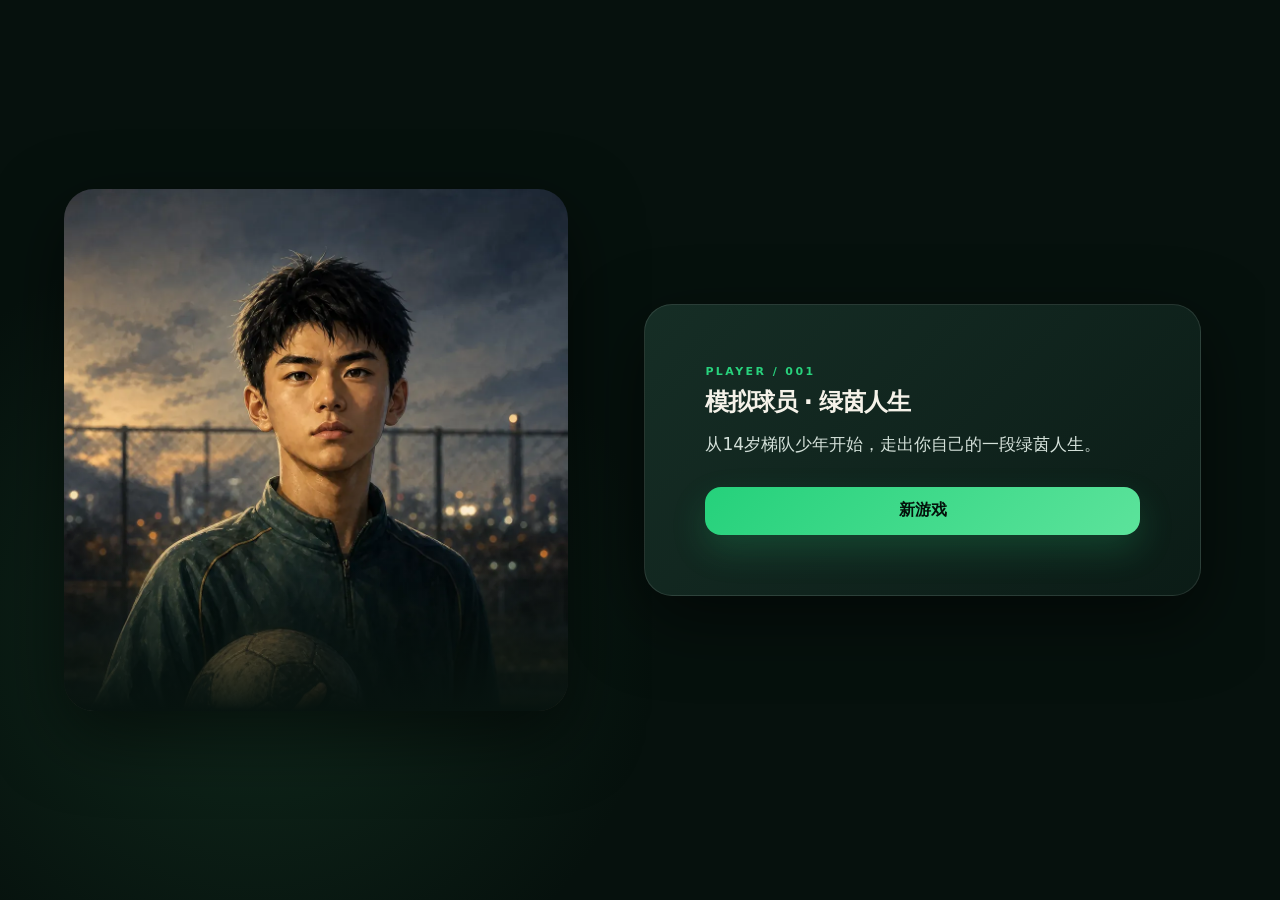
